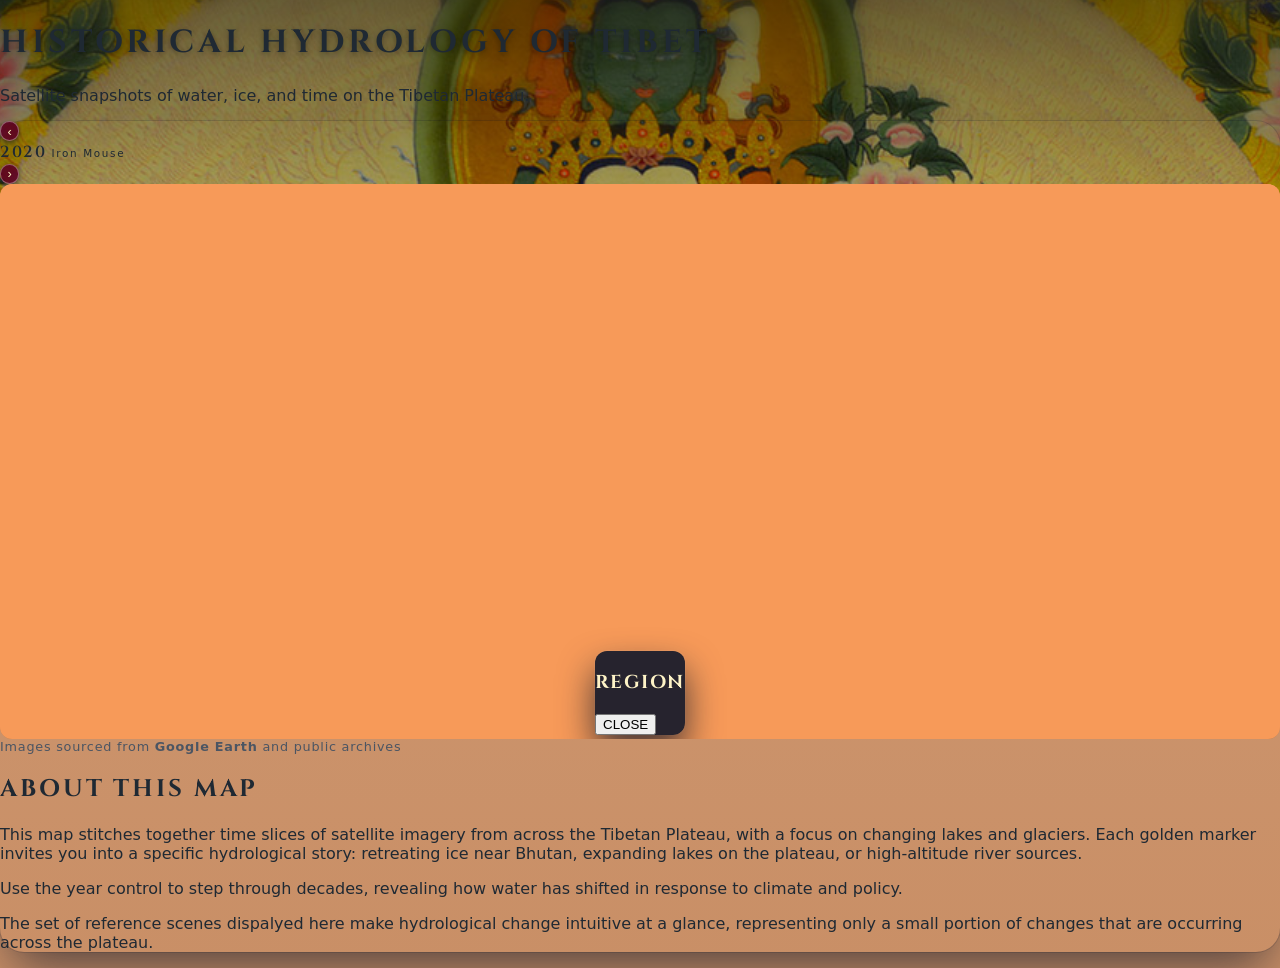
==== index.html @ af5efcdf "major aesthetic change and more information added." ====
<!DOCTYPE html>
<html lang="en">

<head>
    <meta charset="UTF-8">
    <meta name="viewport" content="width=device-width, initial-scale=1.0">
    <title>Historical Hydrology of Tibet</title>

    <!-- Tailwind CSS -->
    <script src="https://cdn.tailwindcss.com"></script>
    <!-- Display font -->
    <link href="https://fonts.googleapis.com/css2?family=Cinzel:wght@400;700;900&display=swap" rel="stylesheet">
    <link rel="icon" href="favicon.png" sizes="any">

    <!-- Leaflet CSS -->
    <link rel="stylesheet" href="https://unpkg.com/leaflet@1.9.4/dist/leaflet.css" crossorigin="anonymous" />

    <style>
        html,
        body {
            max-width: 100vw;
            overflow-x: hidden;
        }

        body {
            margin: 0;
            padding: 0;

            background-image:
                linear-gradient(
                to bottom,
                rgba(0,0,0,0.55) 0%,
                rgba(0,0,0,0.25) 20%,
                rgba(201,143,102,0.95) 55%,
                #c98f66 100%
                ),
                url("images/Avalokitesvara.jpg");

            /* first value = gradient layer, second value = image layer */
            background-position: center center, center calc(50% - 260px);
            background-size: 100% 100%, cover;
            background-repeat: no-repeat, no-repeat;

            /* keep the image fixed; the gradient can just scroll */
            background-attachment: scroll, fixed;

            font-family: system-ui, -apple-system, BlinkMacSystemFont, "Segoe UI", sans-serif;
            color: #1f2933;
        }

        .tibetan-title {
            font-family: "Cinzel", serif;
            letter-spacing: 0.12em;
            text-transform: uppercase;
        }

        .text-shadow-soft {
            text-shadow: 0 2px 6px rgba(0, 0, 0, 0.35);
        }

        .main-card {
            border-radius: 1.5rem;
            box-shadow:
                0 25px 50px -12px rgba(15, 23, 42, 0.65),
                0 0 0 1px rgba(15, 23, 42, 0.15);
        }

        #title-badge {
            display: none !important;
        }

        :root {
            /* updated from JS: imgW / imgH */
            --map-aspect: 2;
            --caption-bottom: 0.25rem;
            --poi-radius: 18px;
        }

        .map-frame {
            position: relative;
            width: 100%;
            aspect-ratio: var(--map-aspect);
            min-height: 200px;
            border-radius: 0.75rem;
            overflow: hidden;
            box-sizing: border-box;
            background: #f79a59;
        }

        @media (min-width: 768px) {
            .map-frame {
                min-height: 380px;
            }
        }

        @media (min-width: 1280px) {
            .map-frame {
                min-height: 460px;
            }
        }

        @media (min-width: 1024px) {
            #poi-image-frame {
                padding: 0.7rem 0.9rem 1.2rem 0.9rem;
            }
        }

        #map {
            position: absolute;
            inset: 0;
            width: 100%;
            height: 100%;
            z-index: 0;
            border-radius: inherit;
            box-shadow: 0 10px 15px -3px rgba(0, 0, 0, 0.25),
                0 4px 6px -2px rgba(0, 0, 0, 0.15);
            background: #f79a59;
        }

        .leaflet-div-icon.poi-marker {
            width: 16px !important;
            height: 16px !important;
            border-radius: 9999px !important;
            background: rgba(249, 180, 0, 1);
            border: 3px solid rgba(23, 15, 5, 0.95);
            box-shadow:
                0 0 0 2px rgba(254, 240, 199, 0.9),
                0 8px 12px rgba(15, 23, 42, 0.6);
        }

        .leaflet-div-icon.poi-marker:hover { 
            background: rgba(207, 85, 203, 0.98);
        }

        .map-tooltip-title {
            font-family: "Cinzel", serif;
            font-size: 0.75rem;
            letter-spacing: 0.08em;
            text-transform: uppercase;
            background: rgba(28, 25, 23, 0.9);
            color: #fde68a;
            border-radius: 9999px;
            padding: 0.15rem 0.5rem;
            box-shadow: 0 4px 10px rgba(0, 0, 0, 0.4);
        }

        .poi-image-layer {
            position: absolute;
            inset: -2px;
            z-index: 10;
            pointer-events: none;
            opacity: 0;
            transition: opacity 0.5s ease;
            transform: translateY(-50px);
            border-radius: var(--poi-radius);
            overflow: hidden;
        }

        .poi-image-layer.visible {
            opacity: 1;
        }

        #poi-image-frame {
            position: absolute;
            inset: 0;
            padding: 0.9rem 1.1rem 1.4rem 1.1rem;
            box-sizing: border-box;
            border-radius: inherit; 
            overflow: hidden;
            pointer-events: none;
        }

        @media (min-width: 768px) {
            #poi-image-frame {
                padding: 2rem 2.25rem 2.5rem 2.25rem;
            }
        }
        /* #poi-image-frame { position: absolute; inset: 0; } */
        #poi-image-inner {
            position: relative;
            width: 100%;
            height: 100%;
            border-radius: var(--poi-radius);
            overflow: hidden;

            background: rgba(15, 23, 42, 0);          /* so corners are visible */
            border: 0px solid rgba(248, 250, 252, 0.1);
            box-shadow: 0 18px 20px rgba(15, 23, 42, 0.6);
        }

        #poi-image-a, #poi-image-b {
            position: absolute;
            inset: 0;
            width: 100%;
            height: 100%;
            object-fit: cover;
            border-radius: 0;
            box-shadow: none;
            opacity: 0;
            transition: opacity 800ms ease;
            pointer-events: none;
        }

        #poi-caption-panel {
            position: absolute;
            z-index: 20;
            bottom: var(--caption-bottom, 2.75rem);
            left: 50%;
            transform: translateX(-50%);
            max-width: min(640px, 200vw);
        }

        #poi-image-inner, #map, #poi-image-a, #poi-image-b{
            transform: translateZ(0);
            backface-visibility: hidden;
        }

        .poi-caption {
            background: rgba(15, 23, 42, 0.9);
            color: #fef3c7;
            border-radius: 0.75rem;
            box-shadow:
                0 18px 35px rgba(15, 23, 42, 0.75),
                0 0 0 1px rgba(248, 250, 252, 0.06);
        }

        .poi-caption h3 {
            font-family: "Cinzel", serif;
            letter-spacing: 0.08em;
            text-transform: uppercase;
        }

        .year-badge {
            font-family: "Cinzel", serif;
            font-weight: 600;
            letter-spacing: 0.1em;
            text-transform: uppercase;
        }

        .year-badge-label {
            font-size: 0.65rem;
            letter-spacing: 0.16em;
        }

        .btn-year-nav {
            background: rgba(93, 1, 34, 0.9);
            color: #fef9c3;
            border-radius: 9999px;
            padding: 0.1rem 0.4rem;
            font-size: 0.8rem;
            border: 1px solid rgba(248, 250, 252, 0.35);
            box-shadow: 0 2px 5px rgba(15, 23, 42, 0.6);
        }

        .btn-year-nav:hover {
            background: rgba(138, 7, 15, 0.98);
        }

        .fade-in {
            opacity: 0;
            transform: translateY(10px);
            transition: opacity 0.8s ease, transform 0.8s ease;
        }

        .fade-in.visible {
            opacity: 1;
            transform: translateY(0);
        }

        .fade-delay-1 {
            transition-delay: 0.4s;
        }

        .fade-delay-2 {
            transition-delay: 0.8s;
        }

        .map-attribution {
            font-size: 0.8rem;
            letter-spacing: 0.06em;
            color: #4b5563;
        }

        .map-attribution span {
            font-weight: 600;
        }

        .base-map-img {
            transition: filter 400ms ease, opacity 300ms ease;
            will-change: filter, opacity;
        }

        /* "POI mode" look: dim + blur + warm tone (tweak to taste) */
        .base-map-img.poi-mode {
            /* filter: blur(2px) saturate(0.85) brightness(0.85) contrast(1.05) sepia(0.25); */
            filter: blur(5px) saturate(0.7) brightness(0.45) hue-rotate(270deg);
            /* filter: blur(2px) grayscale(0.6) brightness(0.8); */
            /* alternatives:
            - grayscale(0.5)
            - hue-rotate(20deg)
            - brightness(0.75)
            */
        }

        /* Minimal style for Home control to match Leaflet bar */
        .home-control a {
            display: block;
            background: rgba(15, 23, 42, 0.9);
            color: #89a5dc;
            padding: 0px 0px;
            text-decoration: none;
            border-radius: 4px;
            border: 1px solid rgba(249, 250, 251, 0.25);
            font-size: 16px;
            line-height: 1;
        }
        .home-control a:hover { background: rgba(14, 53, 108, 0.98); }
    </style>
</head>

<body>
    <div class="min-h-screen flex flex-col">
        <!-- Hero / title -->
        <header id="hero" class="fade-in">
            <div class="bg-gradient-to-b from-black/40 via-black/20 to-transparent">
                <div class="max-w-7xl mx-auto px-4 sm:px-6 lg:px-8 py-8 md:py-10 lg:py-12">
                    <div class="flex flex-col items-center gap-4 md:gap-5">
                        <div class="relative inline-block px-2 sm:px-3 py-1 sm:py-2">
                            <div class="relative">
                                <h1 id="site-title"
                                    class="tibetan-title text-2xl sm:text-3xl md:text-4xl lg:text-5xl text-amber-100 text-shadow-soft tracking-[0.25em] text-center fade-in">
                                    HISTORICAL HYDROLOGY OF TIBET
                                </h1>
                            </div>
                        </div>
                        <p class="mt-1 max-w-xl text-center text-sm md:text-base text-amber-100/90">
                            Satellite snapshots of water, ice, and time on the Tibetan Plateau.
                        </p>
                    </div>
                </div>
            </div>
        </header>

        <!-- Main content -->
        <main class="flex-1">
            <section class="py-6 md:py-8 lg:py-10">
                <div class="max-w-7xl mx-auto px-3 sm:px-6 lg:px-8">
                    <div
                        class="backdrop-panel main-card px-3 sm:px-4 md:px-6 lg:px-8 py-5 md:py-6 lg:py-7 border border-yellow-900/40">
                        <div class="flex flex-col gap-8">
                            <!-- Map + controls -->
                            <div class="flex-1 flex flex-col">
                                <div class="flex items-center justify-between mb-3 md:mb-4">
                                    <div>
                                        <div
                                            class="inline-flex items-center gap-1 bg-yellow-50/95 border border-yellow-900/60 rounded-full px-2.5 py-1.5 shadow-md shadow-slate-900/40">
                                            <button id="year-prev" class="btn-year-nav">‹</button>
                                
                                            <!-- fixed width block -->
                                            <div class="flex flex-col items-center mx-1 w-[5.5rem]">
                                                <span id="year-label" class="year-badge text-sm md:text-base block w-full text-center">
                                                    2020
                                                </span>
                                                <span id="year-tibetan-label"
                                                    class="year-badge-label text-[0.55rem] md:text-[0.6rem] text-yellow-800 block w-full text-center">
                                                    IRON MOUSE
                                                </span>
                                            </div>
                                
                                            <button id="year-next" class="btn-year-nav">›</button>
                                        </div>
                                    </div>
                                </div>

                                <!-- Map frame -->
                                <div id="map-frame" class="map-frame fade-in fade-delay-1">
                                    <div id="map"></div>

                                    <!-- POI overlay image -->
                                    <div id="poi-image-layer" class="poi-image-layer">
                                        <div id="poi-image-frame">
                                            <div id="poi-image-inner">
                                                <img id="poi-image-a" src="" alt="Region detail" />
                                                <img id="poi-image-b" src="" alt="Region detail" />
                                            </div>
                                        </div>
                                    </div>

                                    <!-- POI caption -->
                                    <div id="poi-caption-panel" class="poi-caption px-4 py-3 md:px-5 md:py-4 hidden">
                                        <div class="flex justify-between items-start gap-3">
                                            <div>
                                                <h3 id="poi-caption-title"
                                                    class="text-xs md:text-sm mb-1 tracking-[0.16em] text-amber-200/95">
                                                    Region
                                                </h3>
                                                <p id="poi-caption-text"
                                                    class="text-[0.78rem] md:text-sm text-amber-50/95 leading-snug"></p>
                                            </div>
                                            <button id="poi-close"
                                                class="ml-2 text-[0.65rem] uppercase tracking-[0.18em] rounded-full border border-amber-50/40 px-2 py-1 text-amber-100/90 bg-white/5 hover:bg-white/15 transition">
                                                CLOSE
                                            </button>
                                        </div>
                                    </div>
                                </div>

                                <div class="mt-3 md:mt-4 text-center map-attribution">
                                    Images sourced from <span>Google Earth</span> and public archives
                                </div>
                            </div>

                            <!-- Sidebar text -->
                            <aside
                                class="w-full max-w-3xl mx-auto mt-6 pt-6 border-t border-slate-900/20 flex flex-col gap-4 text-sm leading-relaxed text-slate-900/90">
                                <div>
                                    <h2 class="tibetan-title text-base md:text-lg tracking-[0.2em] text-slate-900 mb-3">
                                        ABOUT THIS MAP
                                    </h2>
                                    <p class="mb-2">
                                        This map stitches together time slices of satellite imagery from
                                        across the Tibetan Plateau, with a focus on changing lakes and glaciers.
                                        Each golden marker invites you into a specific hydrological story:
                                        retreating ice near Bhutan, expanding lakes on the plateau,
                                        or high-altitude river sources.
                                    </p>
                                    <p class="mb-2">
                                        Use the year control to <span class="font-semibold">step through decades</span>,
                                        revealing how water has shifted in response to climate and policy.
                                    </p>
                                        
                                    <p>
                                        The set of reference scenes dispalyed here  make
                                        hydrological change intuitive at a glance, representing only a small portion
                                        of changes that are occurring across the plateau.
                                    </p>
                                </div>
                            </aside>
                        </div>
                    </div>
                </div>
            </section>
        </main>
    </div>

    <!-- Leaflet JS -->
    <script src="https://unpkg.com/leaflet@1.9.4/dist/leaflet.js" crossorigin="anonymous"></script>

    <script>
        const CROP_TOP_PX = 110;
        const FALLBACK_WIDTH = 2900;
        const FALLBACK_HEIGHT = 1500;

        // Home/default year sequence
        const YEARS = [1984, 1990, 2000, 2010, 2020];
        // Full set available for Kanbula
        const YEARS_ALL = [1984, 1990, 1995, 1996, 1997, 1998, 1999, 2000, 2001, 2002, 2010, 2020];

        // Tibetan year names mapping (can be refined later)
        const TIBETAN_YEAR_NAMES = {
            1984: 'Wood Mouse',
            1990: 'Iron Horse',
            1995: 'Wood Pig',
            1996: 'Fire Mouse',
            1997: 'Fire Ox',
            1998: 'Earth Tiger',
            1999: 'Earth Rabbit',
            2000: 'Iron Dragon',
            2001: 'Iron Snake',
            2002: 'Water Horse',
            2010: 'Iron Tiger',
            2020: 'Iron Mouse'
        };

        const YEAR_IMAGES = {
            1984: "images/tibet_1984.jpg",
            1990: "images/tibet_1990.jpg",
            2000: "images/tibet_2000.jpg",
            2010: "images/tibet_2010.jpg",
            2020: "images/tibet_2020.jpg"
        };

        const BASE_OPACITY_HOME = 0.98;
        const BASE_OPACITY_POI = 0.35;

        function baseImageForYear(year) {
            return YEAR_IMAGES[year] || YEAR_IMAGES[2020];
        }

        // POIs defined in original bottom-origin coordinates (y from bottom).
        const POIS = [
            {
                name: 'Himalaya Mountains',
                xy: [230, 1100],
                image: 'images/himalaya_1984.jpg',
                info: 'Overview of the high Himalayan range and the southern boundary of the plateau.'
            },
            {
                name: 'Central Tibetan Lakes',
                xy: [620, 1325],
                image: 'images/central_lakes_1984.jpg',
                info: 'Cluster of central plateau lakes. Shorelines are good indicators of long-term hydrological shifts.'
            },
            {
                name: 'Arunachal Pradesh Border',
                xy: [310, 2160],
                image: 'images/arunachal_1984.jpg',
                info: 'Eastern border zone highlighting drainage complexity between Tibet and Arunachal Pradesh.'
            },
            {
                name: 'Kanbula',
                xy: [1020, 2600],
                image: 'images/kanbula_1984.jpg',
                info: 'Kanbula region, with river bends and reservoirs visible across years.'
            },
            {
                name: 'Yurba',
                xy: [950, 1350],
                image: 'images/yurba_1984.jpg',
                info: 'Yurba lake region; pay attention to surface area and shoreline geometry across decades.'
            }
        ];

        const TITLE_BADGE_URL = "images/Avalokitesvara.jpg";
        const TITLE_BADGE_SCALE = 1.4;

        let map;
        let baseOverlay;
        let imgW = FALLBACK_WIDTH;
        let imgH = FALLBACK_HEIGHT;

        let currentYearIndex = YEARS.indexOf(2020);
        if (currentYearIndex < 0) currentYearIndex = YEARS.length - 1;

        let homeCenter = null;
        let homeZoom = null;

        const poiImageLayer = document.getElementById("poi-image-layer");
        // const poiImage = document.getElementById("poi-image");
        const poiImageA = document.getElementById("poi-image-a");
        const poiImageB = document.getElementById("poi-image-b");
        let poiFront = poiImageA;  // currently visible
        let poiBack = poiImageB;
        const poiCaptionPanel = document.getElementById("poi-caption-panel");
        const poiCaptionTitle = document.getElementById("poi-caption-title");
        const poiCaptionText = document.getElementById("poi-caption-text");
        const poiClose = document.getElementById("poi-close");

        const yearLabel = document.getElementById("year-label");
        const yearPrev = document.getElementById("year-prev");
        const yearNext = document.getElementById("year-next");
        const yearTibetan = document.getElementById("year-tibetan-label");

        let poiActive = false;
        let currentPoiBase = null; // e.g., 'kanbula'
        let currentPoiYear = null; // number
        let currentPoiExt = 'jpg';

        function updateYearLabel() {
            // If a POI is active and has a known year, reflect that
            const y = (poiActive && currentPoiYear != null) ? currentPoiYear : YEARS[currentYearIndex];
            yearLabel.textContent = y;
            if (yearTibetan) {
                yearTibetan.textContent = TIBETAN_YEAR_NAMES[y] || '—';
            }
        }

        function parseImageInfo(url) {
            try {
                const name = url.split('/').pop();
                if (!name) return null;
                const m = name.match(/^(.+?)_(\d{3,4})\.(jpg|jpeg|png|webp)$/i);
                if (m) {
                    return { base: m[1], year: parseInt(m[2], 10), ext: m[3].toLowerCase() };
                }
                const m2 = name.match(/^(.+?)\.(jpg|jpeg|png|webp)$/i);
                if (m2) {
                    return { base: m2[1], year: null, ext: m2[2].toLowerCase() };
                }
            } catch (e) { }
            return null;
        }

        function applyPoiCrop(img, naturalHeight) {
            const r = getComputedStyle(document.documentElement).getPropertyValue('--poi-radius').trim() || '18px';

            if (naturalHeight) {
                const pct = (CROP_TOP_PX / naturalHeight) * 100;
                const half = pct / 2;

                img.style.webkitClipPath = `inset(${pct}% 0 0 0 round ${r})`;
                img.style.clipPath = `inset(${pct}% 0 0 0 round ${r})`;
                img.style.objectPosition = `center calc(50% + ${half}%)`;
            } else {
                img.style.webkitClipPath = '';
                img.style.clipPath = '';
                img.style.objectPosition = 'center center';
            }
        }

        function fadeBaseOverlayTo(target, duration = 300) {
            if (!baseOverlay) return;

            const start = baseOverlay.options.opacity ?? BASE_OPACITY_HOME;
            const startTime = performance.now();

            function step(t) {
                const p = Math.min(1, (t - startTime) / duration);
                const v = start + (target - start) * p;
                baseOverlay.setOpacity(v);
                if (p < 1) requestAnimationFrame(step);
            }
            requestAnimationFrame(step);
        }

        function crossfadePoiToUrl(newUrl) {
            if (!poiFront || !poiBack || !newUrl) return;

            const loader = new Image();
            loader.onload = () => {
                // Copy the EXACT visual state (crop/position/transform) from front to back
                applyPoiCrop(poiBack, loader.naturalHeight);

                poiBack.style.transform = poiFront.style.transform || '';
                poiBack.style.transformOrigin = poiFront.style.transformOrigin || '50% 50%';

                // Prep back image under front
                poiBack.src = newUrl;
                poiBack.style.opacity = "0";

                poiBack.getBoundingClientRect();

                // Simultaneous crossfade
                requestAnimationFrame(() => {
                    poiBack.style.opacity = "1";
                    poiFront.style.opacity = "0";
                });

                // Swap roles after fade completes
                setTimeout(() => {
                    const tmp = poiFront;
                    poiFront = poiBack;
                    poiBack = tmp;
                }, 270);
            };
            loader.onerror = () => console.warn("Failed to load POI year image:", newUrl);
            loader.src = newUrl;
        }

        function hidePOI() {
            if (!poiActive) return;
            
            poiActive = false;
            setBaseMapPoiMode(false);
            currentPoiBase = null;
            currentPoiYear = null;
            poiImageLayer.classList.remove("visible");
            poiCaptionPanel.classList.add("hidden");
            // Reflect home year in the UI again
            updateYearLabel();
            if (homeCenter && typeof homeZoom === "number") {
                map.flyTo(homeCenter, homeZoom, {
                    animate: true,
                    duration: 0.9
                });
            }
        }

        poiClose.addEventListener("click", hidePOI);

        function crossfadeBaseImageToUrl(newUrl) {
            if (!map || !baseOverlay) return;

            const oldUrl = baseOverlay._url;
            if (!oldUrl || oldUrl === newUrl) return;

            const ghost = L.imageOverlay(
                oldUrl,
                baseOverlay.getBounds(),
                {
                    opacity: baseOverlay.options.opacity || 0.98,
                    interactive: false
                }
            ).addTo(map);
            const ghostEl = ghost.getElement();
            if (ghostEl) {
                ghostEl.classList.add("base-map-img");
                // If we're currently in POI mode, keep the ghost styled too
                if (poiActive) ghostEl.classList.add("poi-mode");
            }

            // Swap the base overlay to the new URL immediately
            baseOverlay.setUrl(newUrl);

            const start = performance.now();
            const duration = 300; // ms

            function fade(ts) {
                const t = Math.min(1, (ts - start) / duration);
                const op = (1 - t) * (baseOverlay.options.opacity || 0.98);
                ghost.setOpacity(op);
                if (t < 1) {
                    requestAnimationFrame(fade);
                } else {
                    map.removeLayer(ghost);
                }
            }
            requestAnimationFrame(fade);
        }

        function setBaseMapPoiMode(on) {
            if (!baseOverlay) return;
            const el = baseOverlay.getElement();
            if (!el) return;
            el.classList.toggle("poi-mode", !!on);
        }

        function loadBaseImageForYear(year) {
            const url = baseImageForYear(year);
            const probe = new Image();
            probe.onload = () => {
                imgW = probe.naturalWidth || imgW;
                imgH = probe.naturalHeight || imgH;

                // Use full image aspect ratio so the map is not too tall
                const ratio = imgW / imgH;
                document.documentElement.style.setProperty("--map-aspect", ratio.toFixed(6));

                const fullBounds = [[0, 0], [imgH, imgW]];
                const croppedBounds = [[CROP_TOP_PX, 0], [imgH, imgW]];

                if (!map) {
                    map = L.map("map", {
                        crs: L.CRS.Simple,
                        zoomSnap: 0,
                        zoomDelta: 0.5,
                        wheelPxPerZoomLevel: 120,
                        zoomControl: false,
                        scrollWheelZoom: false,
                        doubleClickZoom: false,
                        touchZoom: false,
                        boxZoom: false,
                        keyboard: false,
                        attributionControl: false,
                        minZoom: -1.25,
                        maxZoom: 1.5,
                        maxBoundsViscosity: 1.0,
                        inertia: false
                    });

                    if (map.dragging) map.dragging.enable();
                    console.log("Leaflet map?", map, "dragging:", map.dragging, "L version:", L && L.version);

                    let lockLat = null;
                    let rafClamp = 0;

                    map.on("dragstart", () => {
                        lockLat = map.getCenter().lat;
                    });

                    map.on("drag", () => {
                        if (rafClamp) return;
                        rafClamp = requestAnimationFrame(() => {
                            rafClamp = 0;
                            if (lockLat == null) return;
                            const c = map.getCenter();
                            if (c.lat !== lockLat) {
                                // clamp vertical motion; keep horizontal
                                map.panTo([lockLat, c.lng], { animate: false });
                            }
                        });
                    });

                    map.on("dragend", () => {
                        // keep locked to wherever the drag began (or reset if you prefer)
                        // lockLat = null;
                    });

                    L.CRS.Simple.transformation = new L.Transformation(1, 0, 1, 0);

                    map.fitBounds(croppedBounds, { padding: [0, 0] });
                    map.setMaxBounds(croppedBounds);

                    baseOverlay = L.imageOverlay(url, fullBounds, {
                        opacity: 0.98,
                        interactive: false
                    }).addTo(map);

                    const baseEl = baseOverlay.getElement();
                    if (baseEl) baseEl.classList.add("base-map-img");

                    const markerLayer = L.layerGroup().addTo(map);

                    POIS.forEach((p) => {
                        // Convert from bottom-origin coords to Leaflet's top-origin
                        const lat = imgH - p.xy[0];
                        const lng = p.xy[1];

                        const icon = L.divIcon({
                            className: "leaflet-div-icon poi-marker",
                            iconSize: [16, 16],
                            iconAnchor: [8, 8]
                        });

                        const m = L.marker([lat, lng], { icon, riseOnHover: true }).addTo(markerLayer);

                        m.bindTooltip(p.name, {
                            permanent: false,
                            className: "map-tooltip-title"
                        });

                        m.on("click", () => {
                            poiActive = true;
                            setBaseMapPoiMode(true);


                            const preZoom = map.getZoom();
                            const zoomTarget = Math.min(preZoom + 1.0, map.getMaxZoom());

                            map.flyTo([lat, lng], zoomTarget, {
                                animate: true,
                                duration: 0.9
                            });

                            if (p.image) {
                                const loader = new Image();
                                loader.onload = () => {
                                    // Crop top strip of POI image
                                    applyPoiCrop(poiFront, loader.naturalHeight);
                                    applyPoiCrop(poiBack, loader.naturalHeight);
                                    // Track POI base/year/ext for stepping
                                    const info = parseImageInfo(p.image) || { base: null, year: null, ext: 'jpg' };
                                    currentPoiBase = info.base;
                                    currentPoiYear = info.year;
                                    currentPoiExt = info.ext || 'jpg';
                                    // Preload and fade in smoothly
                                    poiFront.src = p.image;
                                    poiFront.style.opacity = '0';
                                    poiBack.style.opacity = '0';
                                    poiImageLayer.classList.add("visible");
                                    requestAnimationFrame(() => {
                                        poiFront.style.opacity = '1';
                                    });
                                    updateYearLabel();
                                };
                                loader.onerror = () => {
                                    console.warn("Failed to load POI image:", p.image);
                                };
                                loader.src = p.image;
                            }

                            poiCaptionTitle.textContent = p.name;
                            poiCaptionText.textContent = p.info || "";
                            poiCaptionPanel.classList.remove("hidden");
                        });
                    });

                    homeCenter = map.getCenter();
                    homeZoom = map.getZoom();

                    // Add Home control (bottom-left)
                    addHomeControl();

                    map.on("click", hidePOI);

                    const mapDiv = document.getElementById("map");
                    if (mapDiv) mapDiv._leaflet_map = map;

                    setTimeout(() => map.invalidateSize(), 0);
                } else {
                    // Map already exists; use crossfade for year transition
                    crossfadeBaseImageToUrl(url);
                }
            };

            probe.onerror = () => {
                console.error("Failed to load base image:", url);
            };

            probe.src = url;
        }

        function goHome() {
            // Hide any active POI overlay and caption
            poiActive = false;
            setBaseMapPoiMode(false);
            poiImageLayer.classList.remove("visible");
            poiCaptionPanel.classList.add("hidden");
            updateYearLabel();
            // Return to initial center/zoom
            if (homeCenter && typeof homeZoom === 'number') {
                map.flyTo(homeCenter, homeZoom, { animate: true, duration: 1.0 });
            }
        }

        function addHomeControl() {
            const HomeControl = L.Control.extend({
                options: { position: 'bottomleft' },
                onAdd: function () {
                    const container = L.DomUtil.create('div', 'leaflet-bar home-control');
                    const btn = L.DomUtil.create('a', '', container);
                    btn.href = '#';
                    btn.title = 'Reset view';
                    btn.innerHTML = 'ཡུལ';
                    L.DomEvent.on(btn, 'click', L.DomEvent.stop)
                        .on(btn, 'click', () => goHome());
                    return container;
                }
            });
            new HomeControl().addTo(map);
        }

        function stepPoiYear(direction = 1) {
            if (!poiActive || !currentPoiBase) return false;
            const candidates = (currentPoiBase && currentPoiBase.toLowerCase() === 'kanbula') ? YEARS_ALL : YEARS;
            const curr = currentPoiYear;
            // Build ordered list based on direction
            const ordered = direction > 0
                ? (curr == null ? candidates.slice() : candidates.filter(y => y > curr))
                : (curr == null ? candidates.slice().reverse() : candidates.filter(y => y < curr).reverse());
            // Try each candidate until an existing image is found
            function tryAt(i) {
                if (i >= ordered.length) return;
                const y = ordered[i];
                const url = `images/${currentPoiBase}_${y}.${currentPoiExt || 'jpg'}`;
                const img = new Image();
                img.onload = () => {
                    crossfadePoiToUrl(url);
                    currentPoiYear = y;
                    updateYearLabel();
                };
                img.onerror = () => tryAt(i + 1);
                img.src = url;
            }
            tryAt(0);
            return true;
        }

        yearPrev.addEventListener("click", () => {
            if (poiActive && currentPoiBase) {
                stepPoiYear(-1);
                return;
            }
            currentYearIndex = (currentYearIndex - 1 + YEARS.length) % YEARS.length;
            updateYearLabel();
            const newYear = YEARS[currentYearIndex];
            if (map && baseOverlay) {
                crossfadeBaseImageToUrl(baseImageForYear(newYear));
            } else {
                loadBaseImageForYear(newYear);
            }
        });

        yearNext.addEventListener("click", () => {
            if (poiActive && currentPoiBase) {
                stepPoiYear(1);
                return;
            }
            currentYearIndex = (currentYearIndex + 1) % YEARS.length;
            updateYearLabel();
            const newYear = YEARS[currentYearIndex];
            if (map && baseOverlay) {
                crossfadeBaseImageToUrl(baseImageForYear(newYear));
            } else {
                loadBaseImageForYear(newYear);
            }
        });

        window.addEventListener("load", () => {
            if (TITLE_BADGE_URL) {
                const badgeImg = document.getElementById("title-badge");
                if (badgeImg) {
                    badgeImg.onload = () => {
                        badgeImg.style.opacity = "0.28";
                        badgeImg.style.transform = `scale(${TITLE_BADGE_SCALE})`;
                        badgeImg.style.transformOrigin = "50% 50%";
                    };
                    badgeImg.onerror = () => { badgeImg.style.opacity = "0"; };
                    badgeImg.src = TITLE_BADGE_URL;
                }
            }

            // Fade in background (hero) first, then the map frame
            const hero = document.getElementById("hero");
            const title = document.getElementById("site-title");
            const mapFrame = document.getElementById("map-frame");
            if (hero) requestAnimationFrame(() => hero.classList.add("visible"));
            if (title) requestAnimationFrame(() => title.classList.add("visible"));
            if (mapFrame) setTimeout(() => requestAnimationFrame(() => mapFrame.classList.add("visible")), 400);

            updateYearLabel();
            loadBaseImageForYear(YEARS[currentYearIndex]);
        });

        window.addEventListener("resize", () => {
            const mapDiv = document.getElementById("map");
            if (mapDiv && mapDiv._leaflet_map) {
                mapDiv._leaflet_map.invalidateSize();
            }
        });
    </script>
</body>

</html>
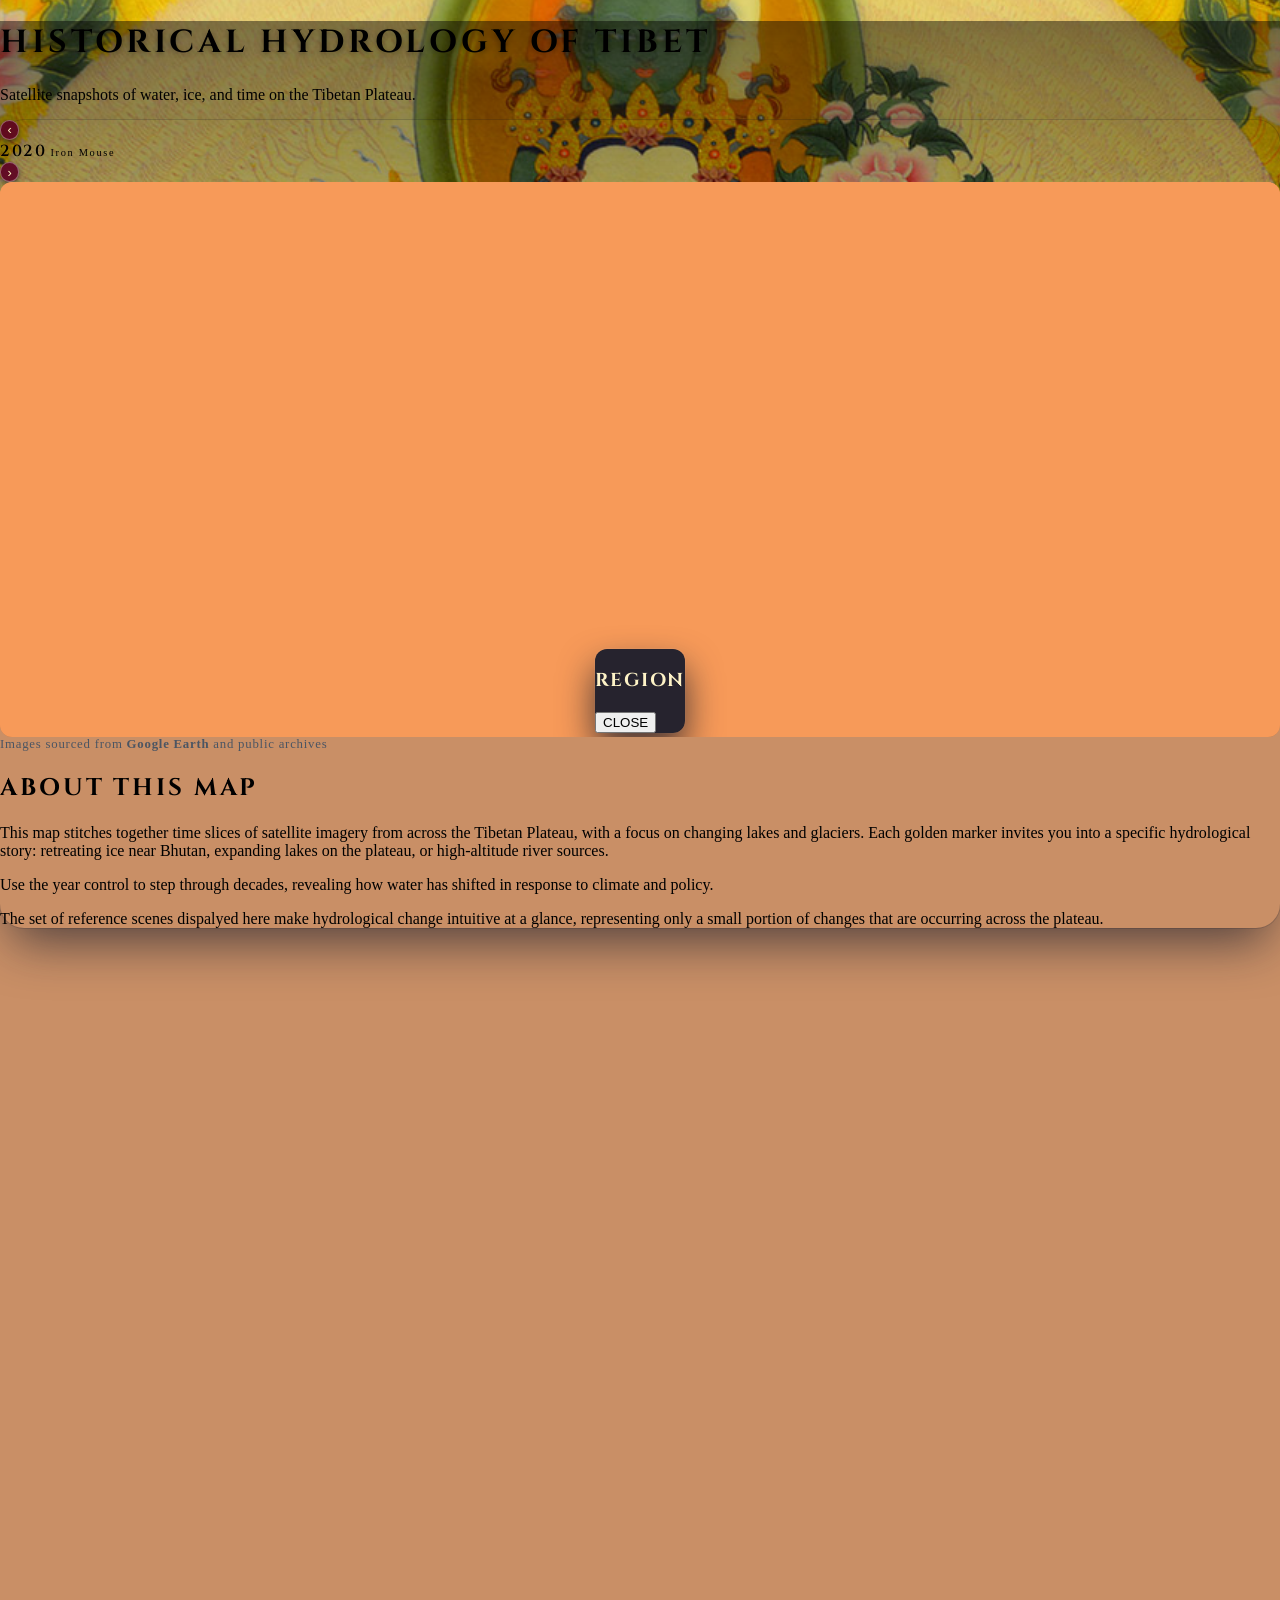
==== commit a43f5881: "aesthetics mostly done" ====
--- a/index.html
+++ b/index.html
@@ -16,36 +16,58 @@
     <link rel="stylesheet" href="https://unpkg.com/leaflet@1.9.4/dist/leaflet.css" crossorigin="anonymous" />
 
     <style>
-        html,
+        html { background: var(--paper); }
         body {
-            max-width: 100vw;
-            overflow-x: hidden;
-        }
-
-        body {
-            margin: 0;
-            padding: 0;
-
-            background-image:
-                linear-gradient(
+            margin:0;
+            min-height:200vh;
+            max-width:100vw;
+            background: transparent;
+            position: relative;
+            z-index: 0;            /* key */
+            isolation: isolate;    /* key: traps negative z-index inside body */
+        }
+
+            /* Fixed image layer */
+        body::before {
+            content:"";
+            position: fixed;
+            inset: 0;
+            z-index: -2;
+            background: url("images/Avalokitesvara.jpg") no-repeat;
+            background-size: cover;
+            background-position: center calc(50% - 280px);
+        }
+
+        /* Scrolling melt layer */
+        body::after {
+            content:"";
+            position: absolute;
+            left:0; right:0;
+            top:0;
+            z-index: -1;
+            pointer-events:none;
+            height: max(200vh, 100%);
+            inset: 0;
+
+            background: linear-gradient(
                 to bottom,
-                rgba(0,0,0,0.55) 0%,
-                rgba(0,0,0,0.25) 20%,
-                rgba(201,143,102,0.95) 55%,
-                #c98f66 100%
-                ),
-                url("images/Avalokitesvara.jpg");
-
-            /* first value = gradient layer, second value = image layer */
-            background-position: center center, center calc(50% - 260px);
-            background-size: 100% 100%, cover;
-            background-repeat: no-repeat, no-repeat;
-
-            /* keep the image fixed; the gradient can just scroll */
-            background-attachment: scroll, fixed;
-
-            font-family: system-ui, -apple-system, BlinkMacSystemFont, "Segoe UI", sans-serif;
-            color: #1f2933;
+                rgba(0,0,0,0.45) 0%,
+                rgba(0,0,0,0.25) 9%,
+                rgba(0,0,0,0.12) 15%,
+                rgba(201,143,102,0.65) 21%,
+                rgba(201,143,102,0.95) 27%,
+                var(--paper) 35%,
+                var(--paper) 50%,
+                var(--paper) 60%,
+                var(--paper) 70%,
+                var(--paper) 80%,
+                var(--paper) 90%,
+                var(--paper) 100%
+            );
+        }
+
+        main, section, header, .container, .content, #app {
+            background: transparent !important;
         }
 
         .tibetan-title {
@@ -70,10 +92,10 @@
         }
 
         :root {
-            /* updated from JS: imgW / imgH */
             --map-aspect: 2;
             --caption-bottom: 0.25rem;
             --poi-radius: 18px;
+            --paper: #c98f66;
         }
 
         .map-frame {
@@ -525,12 +547,17 @@
         const TITLE_BADGE_SCALE = 1.4;
 
         let map;
-        let baseOverlay;
+        let baseOverlayA = null;
+        let baseOverlayB = null;
+        let baseFront = null;
+        let baseBack = null;
         let imgW = FALLBACK_WIDTH;
         let imgH = FALLBACK_HEIGHT;
 
         let currentYearIndex = YEARS.indexOf(2020);
         if (currentYearIndex < 0) currentYearIndex = YEARS.length - 1;
+
+        let CROPPED_BOUNDS = null;
 
         let homeCenter = null;
         let homeZoom = null;
@@ -647,6 +674,45 @@
             loader.src = newUrl;
         }
 
+        function flyToMarkerNoSnap(latlng, zoomTarget, CROPPED_BOUNDS, opts = {}) {
+            if (!map) return;
+
+            const duration = opts.duration ?? 1.0;
+            const padPx = opts.padPx ?? 120;
+
+            const size = map.getSize();
+            const half = size.divideBy(2);
+            const pad = L.point(padPx, padPx);
+
+            // POI pixel position at target zoom
+            const p = map.project(latlng, zoomTarget);
+
+            // "Safe" screen rectangle where we allow the POI to appear
+            const minS = pad;
+            const maxS = size.subtract(pad);
+
+            // Try to put the POI in the center of the screen,
+            // but clamp that desired screen position to the safe rectangle.
+            const desiredS = L.point(
+                Math.max(minS.x, Math.min(half.x, maxS.x)),
+                Math.max(minS.y, Math.min(half.y, maxS.y))
+            );
+
+            // Center pixel needed so that: screen = (p - center) + half  =>  center = p + half - screen
+            let c = p.add(half).subtract(desiredS);
+            let centerLL = map.unproject(c, zoomTarget);
+
+            // Clamp center to bounds using Leaflet's own math to prevent end-of-fly snapping
+            const mb = map.options.maxBounds || (CROPPED_BOUNDS ? L.latLngBounds(CROPPED_BOUNDS) : null);
+            if (mb && typeof map._limitCenter === "function") {
+                centerLL = map._limitCenter(centerLL, zoomTarget, mb);
+            }
+
+            map.flyTo(centerLL, zoomTarget, { animate: true, duration });
+        }
+
+
+
         function hidePOI() {
             if (!poiActive) return;
             
@@ -661,58 +727,90 @@
             if (homeCenter && typeof homeZoom === "number") {
                 map.flyTo(homeCenter, homeZoom, {
                     animate: true,
-                    duration: 0.9
+                    duration: 1.0
                 });
             }
         }
 
         poiClose.addEventListener("click", hidePOI);
 
-        function crossfadeBaseImageToUrl(newUrl) {
-            if (!map || !baseOverlay) return;
-
-            const oldUrl = baseOverlay._url;
-            if (!oldUrl || oldUrl === newUrl) return;
-
-            const ghost = L.imageOverlay(
-                oldUrl,
-                baseOverlay.getBounds(),
-                {
-                    opacity: baseOverlay.options.opacity || 0.98,
-                    interactive: false
+        function crossfadeBaseImageToUrl(newUrl, duration = 800) {
+            if (!map || !baseFront || !baseBack) return;
+
+            const frontUrl = baseFront._url;
+            if (!newUrl || frontUrl === newUrl) return;
+
+            // Preload first so we never fade to blank
+            const loader = new Image();
+            loader.onload = () => {
+                // Put new image into the back overlay, keep it invisible initially
+                baseBack.setUrl(newUrl);
+                baseBack.setOpacity(0);
+
+                // Ensure styling matches mode
+                const backEl = baseBack.getElement();
+                if (backEl) {
+                    backEl.classList.add("base-map-img");
+                    if (poiActive) backEl.classList.add("poi-mode");
+                    else backEl.classList.remove("poi-mode");
                 }
-            ).addTo(map);
-            const ghostEl = ghost.getElement();
-            if (ghostEl) {
-                ghostEl.classList.add("base-map-img");
-                // If we're currently in POI mode, keep the ghost styled too
-                if (poiActive) ghostEl.classList.add("poi-mode");
-            }
-
-            // Swap the base overlay to the new URL immediately
-            baseOverlay.setUrl(newUrl);
-
-            const start = performance.now();
-            const duration = 300; // ms
-
-            function fade(ts) {
-                const t = Math.min(1, (ts - start) / duration);
-                const op = (1 - t) * (baseOverlay.options.opacity || 0.98);
-                ghost.setOpacity(op);
-                if (t < 1) {
-                    requestAnimationFrame(fade);
-                } else {
-                    map.removeLayer(ghost);
+
+                // Force layout so opacity transition kicks in
+                if (backEl) backEl.getBoundingClientRect();
+
+                const targetOpacity = baseFront.options.opacity ?? BASE_OPACITY_HOME;
+
+                // Animate both overlays
+                const start = performance.now();
+                const A = targetOpacity;          // e.g. 0.98
+                const eps = 1e-6;
+
+                function easeInOut(t) {
+                    // smoothstep
+                    return t * t * (3 - 2 * t);
                 }
-            }
-            requestAnimationFrame(fade);
-        }
+
+                function step(ts) {
+                    const raw = Math.min(1, (ts - start) / duration);
+                    const t = easeInOut(raw);
+
+                    // Front (old) fades out smoothly from A -> 0
+                    const aFront = A * (1 - t);
+
+                    // Back (new) computed so combined alpha stays ~A
+                    const denom = Math.max(eps, 1 - aFront);
+                    const aBack = Math.max(0, Math.min(A, (A - aFront) / denom));
+
+                    baseFront.setOpacity(aFront);
+                    baseBack.setOpacity(aBack);
+
+                    if (raw < 1) {
+                        requestAnimationFrame(step);
+                    } else {
+                        // swap roles
+                        const tmp = baseFront;
+                        baseFront = baseBack;
+                        baseBack = tmp;
+
+                        baseBack.setOpacity(0);
+                    }
+                }
+                requestAnimationFrame(step);
+            };
+
+            loader.onerror = () => console.warn("Failed to preload base image:", newUrl);
+            loader.src = newUrl;
+        }
+
 
         function setBaseMapPoiMode(on) {
-            if (!baseOverlay) return;
-            const el = baseOverlay.getElement();
-            if (!el) return;
-            el.classList.toggle("poi-mode", !!on);
+            const overlays = [baseOverlayA, baseOverlayB];
+            overlays.forEach(ov => {
+                if (!ov) return;
+                const el = ov.getElement();
+                if (!el) return;
+                el.classList.toggle("poi-mode", !!on);
+            });
         }
 
         function loadBaseImageForYear(year) {
@@ -728,6 +826,7 @@
 
                 const fullBounds = [[0, 0], [imgH, imgW]];
                 const croppedBounds = [[CROP_TOP_PX, 0], [imgH, imgW]];
+                CROPPED_BOUNDS = croppedBounds;
 
                 if (!map) {
                     map = L.map("map", {
@@ -781,13 +880,23 @@
                     map.fitBounds(croppedBounds, { padding: [0, 0] });
                     map.setMaxBounds(croppedBounds);
 
-                    baseOverlay = L.imageOverlay(url, fullBounds, {
-                        opacity: 0.98,
+                    baseOverlayA = L.imageOverlay(url, fullBounds, {
+                        opacity: BASE_OPACITY_HOME,
                         interactive: false
                     }).addTo(map);
 
-                    const baseEl = baseOverlay.getElement();
-                    if (baseEl) baseEl.classList.add("base-map-img");
+                    baseOverlayB = L.imageOverlay(url, fullBounds, {
+                        opacity: 0,
+                        interactive: false
+                    }).addTo(map);
+
+                    baseFront = baseOverlayA;
+                    baseBack = baseOverlayB;
+
+                    const aEl = baseOverlayA.getElement();
+                    const bEl = baseOverlayB.getElement();
+                    if (aEl) aEl.classList.add("base-map-img");
+                    if (bEl) bEl.classList.add("base-map-img");
 
                     const markerLayer = L.layerGroup().addTo(map);
 
@@ -817,10 +926,8 @@
                             const preZoom = map.getZoom();
                             const zoomTarget = Math.min(preZoom + 1.0, map.getMaxZoom());
 
-                            map.flyTo([lat, lng], zoomTarget, {
-                                animate: true,
-                                duration: 0.9
-                            });
+                            flyToMarkerNoSnap(L.latLng(lat, lng), zoomTarget, CROPPED_BOUNDS, { padPx: 120, duration: 1.0 });
+
 
                             if (p.image) {
                                 const loader = new Image();
@@ -867,9 +974,10 @@
                     if (mapDiv) mapDiv._leaflet_map = map;
 
                     setTimeout(() => map.invalidateSize(), 0);
-                } else {
-                    // Map already exists; use crossfade for year transition
-                    crossfadeBaseImageToUrl(url);
+                } else if (baseFront && baseBack) { 
+                    crossfadeBaseImageToUrl(url); 
+                } else { 
+                    baseFront?.setUrl?.(url); 
                 }
             };
 
@@ -941,10 +1049,11 @@
                 stepPoiYear(-1);
                 return;
             }
+            poiActive = false;
             currentYearIndex = (currentYearIndex - 1 + YEARS.length) % YEARS.length;
             updateYearLabel();
             const newYear = YEARS[currentYearIndex];
-            if (map && baseOverlay) {
+            if (map && baseFront && baseBack) {
                 crossfadeBaseImageToUrl(baseImageForYear(newYear));
             } else {
                 loadBaseImageForYear(newYear);
@@ -956,10 +1065,11 @@
                 stepPoiYear(1);
                 return;
             }
+            poiActive = false;
             currentYearIndex = (currentYearIndex + 1) % YEARS.length;
             updateYearLabel();
             const newYear = YEARS[currentYearIndex];
-            if (map && baseOverlay) {
+            if (map && baseFront && baseBack) {
                 crossfadeBaseImageToUrl(baseImageForYear(newYear));
             } else {
                 loadBaseImageForYear(newYear);
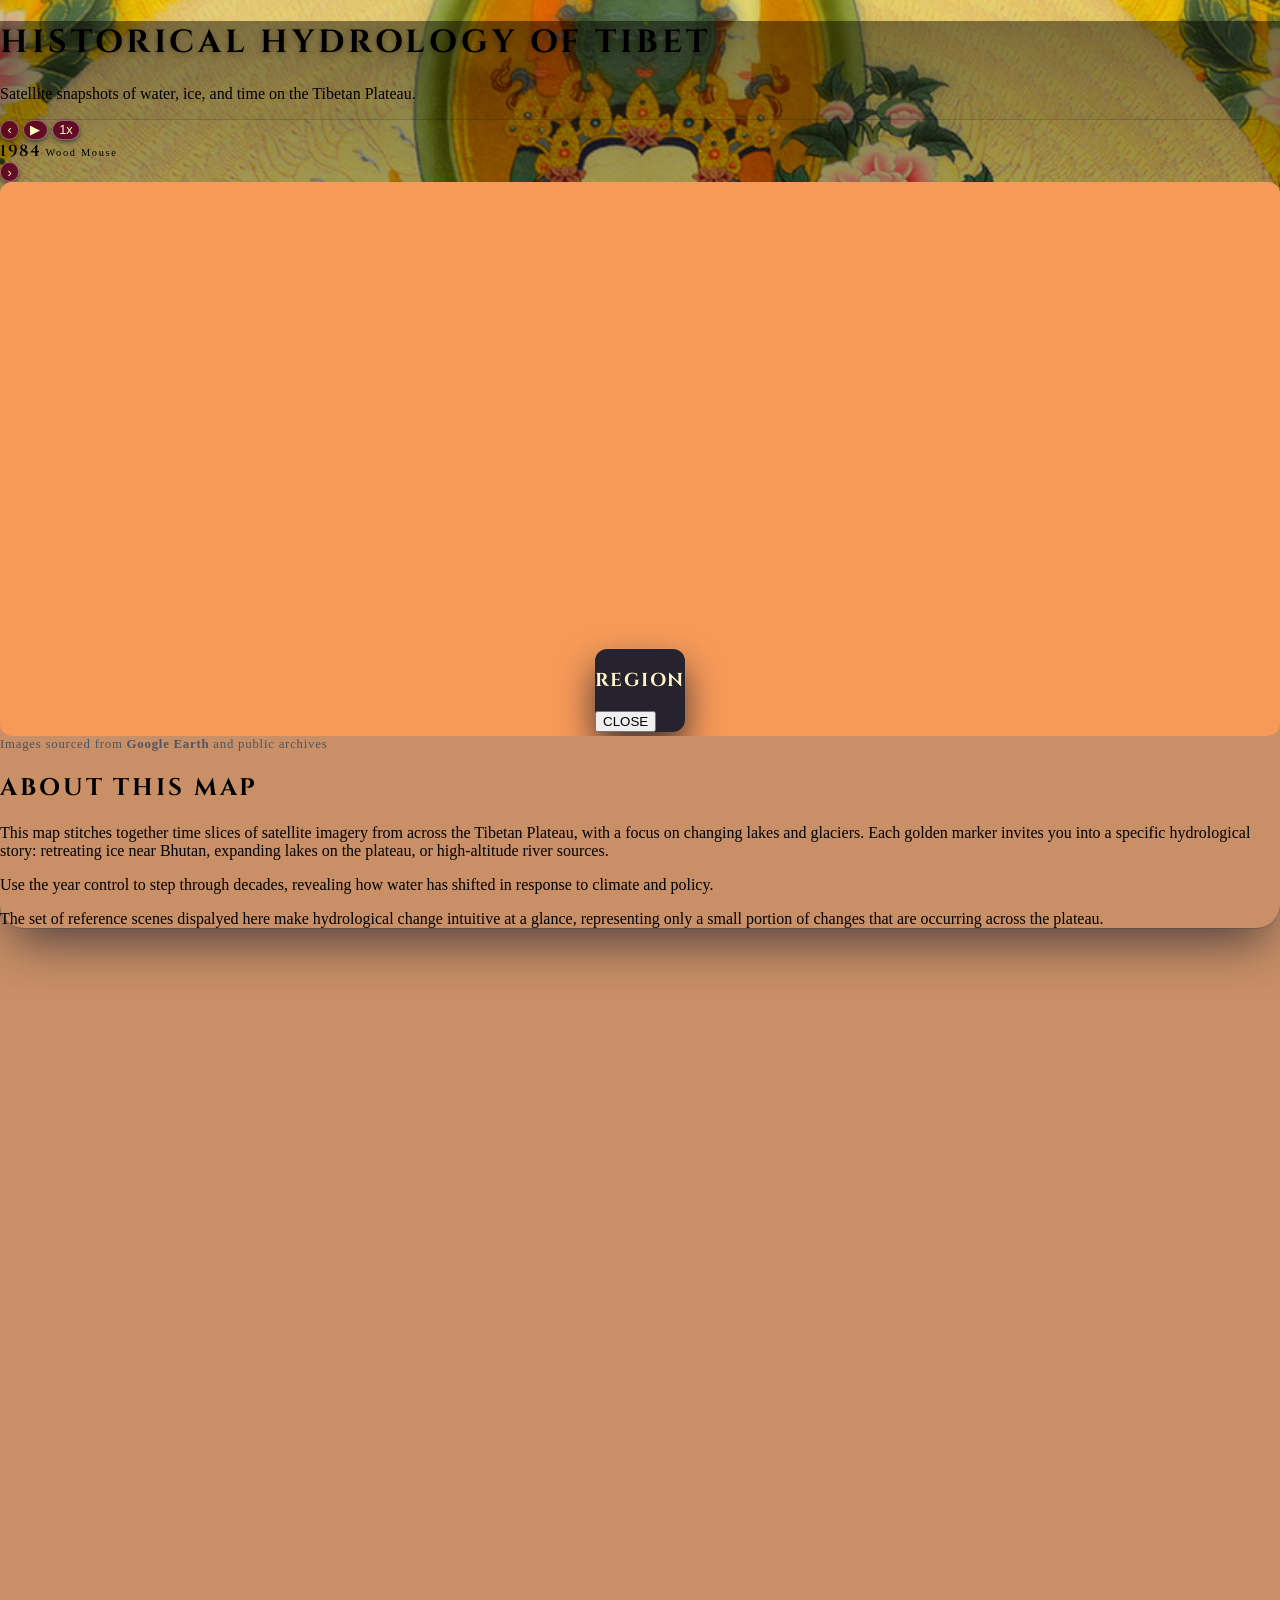
==== commit b26b634a: "More POIs, controls, transitions, and year-based blurbs." ====
--- a/index.html
+++ b/index.html
@@ -36,6 +36,8 @@
             background: url("images/Avalokitesvara.jpg") no-repeat;
             background-size: cover;
             background-position: center calc(50% - 280px);
+            opacity: 0;
+            transition: opacity 1.2s ease;  
         }
 
         /* Scrolling melt layer */
@@ -66,6 +68,14 @@
             );
         }
 
+        body.bg-visible::before {
+            opacity: 1;
+        }
+
+        #hero, #site-title, #map-frame {
+            will-change: opacity, transform;
+        }
+
         main, section, header, .container, .content, #app {
             background: transparent !important;
         }
@@ -205,7 +215,7 @@
             border-radius: var(--poi-radius);
             overflow: hidden;
 
-            background: rgba(15, 23, 42, 0);          /* so corners are visible */
+            background: #0b0f1900;          /* so corners are visible */
             border: 0px solid rgba(248, 250, 252, 0.1);
             box-shadow: 0 18px 20px rgba(15, 23, 42, 0.6);
         }
@@ -219,8 +229,9 @@
             border-radius: 0;
             box-shadow: none;
             opacity: 0;
-            transition: opacity 800ms ease;
+            transition: opacity 800ms linear;
             pointer-events: none;
+            will-change: opacity;
         }
 
         #poi-caption-panel {
@@ -307,28 +318,20 @@
             font-weight: 600;
         }
 
-        .base-map-img {
-            transition: filter 400ms ease, opacity 300ms ease;
+        .leaflet-image-layer.base-map-img {
+            transition: filter 400ms ease !important;
             will-change: filter, opacity;
         }
 
-        /* "POI mode" look: dim + blur + warm tone (tweak to taste) */
         .base-map-img.poi-mode {
-            /* filter: blur(2px) saturate(0.85) brightness(0.85) contrast(1.05) sepia(0.25); */
             filter: blur(5px) saturate(0.7) brightness(0.45) hue-rotate(270deg);
-            /* filter: blur(2px) grayscale(0.6) brightness(0.8); */
-            /* alternatives:
-            - grayscale(0.5)
-            - hue-rotate(20deg)
-            - brightness(0.75)
-            */
         }
 
         /* Minimal style for Home control to match Leaflet bar */
         .home-control a {
             display: block;
-            background: rgba(15, 23, 42, 0.9);
-            color: #89a5dc;
+            background: #FEFCE8;
+            color: rgba(93, 1, 34, 0.9);
             padding: 0px 0px;
             text-decoration: none;
             border-radius: 4px;
@@ -336,7 +339,13 @@
             font-size: 16px;
             line-height: 1;
         }
-        .home-control a:hover { background: rgba(14, 53, 108, 0.98); }
+        .home-control a:hover { background: rgba(138, 7, 15, 0.98); }
+
+        .btn-year-nav.is-active {
+            background: rgba(14, 53, 108, 0.98);
+            box-shadow: 0 0 0 2px rgba(253, 230, 138, 0.7), 0 2px 8px rgba(15, 23, 42, 0.8);
+            border-color: rgba(253, 230, 138, 0.85);
+        }
     </style>
 </head>
 
@@ -377,18 +386,20 @@
                                         <div
                                             class="inline-flex items-center gap-1 bg-yellow-50/95 border border-yellow-900/60 rounded-full px-2.5 py-1.5 shadow-md shadow-slate-900/40">
                                             <button id="year-prev" class="btn-year-nav">‹</button>
-                                
+                                            
+                                            <button id="autoplay-toggle" class="btn-year-nav" title="Play/Pause">▶</button>
+                                            <button id="autoplay-speed" class="btn-year-nav" title="Speed">1x</button>
+
                                             <!-- fixed width block -->
                                             <div class="flex flex-col items-center mx-1 w-[5.5rem]">
                                                 <span id="year-label" class="year-badge text-sm md:text-base block w-full text-center">
-                                                    2020
+                                                    1984
                                                 </span>
                                                 <span id="year-tibetan-label"
                                                     class="year-badge-label text-[0.55rem] md:text-[0.6rem] text-yellow-800 block w-full text-center">
-                                                    IRON MOUSE
+                                                    WOOD MOUSE
                                                 </span>
                                             </div>
-                                
                                             <button id="year-next" class="btn-year-nav">›</button>
                                         </div>
                                     </div>
@@ -475,13 +486,23 @@
 
         // Home/default year sequence
         const YEARS = [1984, 1990, 2000, 2010, 2020];
-        // Full set available for Kanbula
+        // Full set available for Lijiaxia Hydroelectric Dam
         const YEARS_ALL = [1984, 1990, 1995, 1996, 1997, 1998, 1999, 2000, 2001, 2002, 2010, 2020];
+
+        const YEARS_ZHANANG = [
+                1984,
+                1990,
+                ...Array.from({ length: 2020 - 1990 + 1 }, (_, i) => 1991 + i)
+            ];
 
         // Tibetan year names mapping (can be refined later)
         const TIBETAN_YEAR_NAMES = {
             1984: 'Wood Mouse',
             1990: 'Iron Horse',
+            1991: 'Iron Sheep',
+            1992: 'Iron Monkey',
+            1993: 'Water Bird',
+            1994: 'Wood Dog',
             1995: 'Wood Pig',
             1996: 'Fire Mouse',
             1997: 'Fire Ox',
@@ -490,7 +511,23 @@
             2000: 'Iron Dragon',
             2001: 'Iron Snake',
             2002: 'Water Horse',
+            2003: 'Water Sheep',
+            2004: 'Wood Monkey',
+            2005: 'Wood Bird',
+            2006: 'Fire Dog',
+            2007: 'Fire Pig',
+            2008: 'Earth Mouse',
+            2009: 'Earth Ox',
             2010: 'Iron Tiger',
+            2011: 'Iron Rabbit',
+            2012: 'Water Dragon',
+            2013: 'Water Snake',
+            2014: 'Wood Horse',
+            2015: 'Wood Sheep',
+            2016: 'Fire Monkey',
+            2017: 'Fire Bird',
+            2018: 'Earth Dog',
+            2019: 'Earth Pig',
             2020: 'Iron Mouse'
         };
 
@@ -515,32 +552,98 @@
                 name: 'Himalaya Mountains',
                 xy: [230, 1100],
                 image: 'images/himalaya_1984.jpg',
-                info: 'Overview of the high Himalayan range and the southern boundary of the plateau.'
+                infoByYear: {
+                    1984: 'Overview of the high Himalayan range forming the southern boundary of the Tibetan Plateau, with extensive snow and glacier coverage feeding major Asian river systems.',
+                    1990: 'By the early 1990s, satellite imagery begins to show subtle retreat of seasonal snowlines and thinning of some lower-elevation glaciers.',
+                    2000: 'Around 2000, glacier retreat becomes more discernible in several Himalayan sub-ranges, reflecting sustained regional warming trends.',
+                    2010: 'In the 2010s, accelerated glacial mass loss contributes to altered seasonal runoff patterns, increasing meltwater contribution during warmer months.',
+                    2020: 'By 2020, continued glacier retreat and reduced snow persistence are evident across much of the Himalaya, with implications for downstream water availability.'
+                }
             },
             {
                 name: 'Central Tibetan Lakes',
                 xy: [620, 1325],
                 image: 'images/central_lakes_1984.jpg',
-                info: 'Cluster of central plateau lakes. Shorelines are good indicators of long-term hydrological shifts.'
+                infoByYear: {
+                    1984: 'Cluster of central plateau lakes with relatively stable shorelines, reflecting long-standing closed-basin hydrological balance.',
+                    1990: 'In the 1990s, some lakes begin showing early signs of expansion as precipitation patterns and meltwater inputs subtly increase.',
+                    2000: 'By 2000, satellite records indicate noticeable growth in several central Tibetan lakes, suggesting a shift toward wetter conditions.',
+                    2010: 'During the 2010s, many lakes expand further and in some cases coalesce, reshaping local drainage and basin geometry.',
+                    2020: 'By 2020, central Tibetan lakes are among the most visibly expanded features on the plateau, reflecting multi-decadal climate-driven hydrological change.'
+                }
             },
             {
                 name: 'Arunachal Pradesh Border',
                 xy: [310, 2160],
                 image: 'images/arunachal_1984.jpg',
-                info: 'Eastern border zone highlighting drainage complexity between Tibet and Arunachal Pradesh.'
+                infoByYear: {
+                    1984: 'Eastern Himalayan border region characterized by complex drainage patterns where Tibetan Plateau waters transition toward the Brahmaputra basin.',
+                    1990: 'By the 1990s, subtle changes in river course geometry and floodplain moisture appear in satellite imagery, linked to monsoonal variability.',
+                    2000: 'Around 2000, increased seasonal runoff and shifting precipitation patterns influence river morphology near the plateau’s eastern edge.',
+                    2010: 'In the 2010s, intensified monsoon dynamics and upstream meltwater contribute to greater hydrological variability across the border region.',
+                    2020: 'By 2020, this region reflects the combined influence of climate variability, upstream glacier melt, and complex transboundary river dynamics.'
+                }
             },
             {
-                name: 'Kanbula',
+                name: 'Lijiaxia Hydroelectric Dam',
                 xy: [1020, 2600],
                 image: 'images/kanbula_1984.jpg',
-                info: 'Kanbula region, with river bends and reservoirs visible across years.'
+                infoByYear: {
+                    1984: 'Before dam construction, the Kanbula region exhibits natural river bends and seasonal flow variability shaped by snowmelt and rainfall.',
+                    1990: 'Early stages of hydropower planning and site preparation begin to influence river management in the Kanbula area.',
+                    1996: 'Construction of the Lijiaxia Hydroelectric Dam finishes in 1996. Filling of the reservoir begins shortly before the capture of this image on December 26, 1996.',
+                    2000: 'By 2000, the reservoir is clearly established, with regulated water levels altering downstream flow timing and sediment transport.',
+                    2010: 'In the 2010s, long-term hydrological regulation smooths seasonal discharge extremes and reshapes surrounding water bodies.',
+                    2020: 'By 2020, the river system in this region reflects decades of managed flow, contrasting sharply with pre-dam hydrological patterns.'
+                }
             },
             {
-                name: 'Yurba',
+                name: 'Yurba Co Region',
                 xy: [950, 1350],
                 image: 'images/yurba_1984.jpg',
-                info: 'Yurba lake region; pay attention to surface area and shoreline geometry across decades.'
-            }
+                infoByYear: {
+                    1984: 'Yurba lake region shows relatively small, discrete lake surfaces typical of central plateau conditions in the early Landsat era.',
+                    1990: 'During the 1990s, lake margins begin to expand slightly as regional precipitation and meltwater inputs increase.',
+                    2000: 'By 2000, Yurba and nearby lakes display more pronounced shoreline growth, indicating a sustained shift in basin water balance.',
+                    2010: 'In the 2010s, satellite observations reveal significant lake expansion and rising water levels across the region.',
+                    2020: 'By 2020, Yurba is part of a broader pattern of rapidly expanding Tibetan Plateau lakes driven by long-term climate change.'
+                }
+            },
+            {
+                name: 'Selin Co',
+                xy: [500, 1550],
+                image: 'images/selin_1984.jpg',
+                infoByYear: {
+                    1984: 'Selin Co, a large saltwater lake in the central Tibetan Plateau, shows a relatively stable shoreline and surrounding wetlands.',
+                    1990: 'In the 1990s, slight expansions in lake margins are observed, reflecting subtle changes in water balance.',
+                    2000: 'By 2000, Selin Co displays noticeable growth in lake area, indicating a trend toward wetter conditions.',
+                    2010: 'During the 2010s, accelerated lake expansion is evident, with rising water levels and altered wetland extent.',
+                    2020: 'By 2020, Selin Co is among the most visibly expanded lakes on the plateau, showcasing significant hydrological change.'
+                }
+            },
+            {
+                name: 'Braided Yarlung Tsanpo',
+                xy: [230, 1760],
+                image: 'images/braids_1984.jpg',
+                years: YEARS_ZHANANG,
+                autoplay: {
+                    enabled: true,
+                    loop: false,
+                    // time per frame, in ms
+                    dwellMs: 1600,
+                    // extra pause on key years for reading
+                    keyDwellMs: 3200,
+                    keyYears: [1984, 1990, 2000, 2010, 2020]
+                },
+                infoByYear: {
+                    1984: 'Broad braided channels of the Yarlung Tsangpo River near Zhanang reflect strong seasonal flow variability and high sediment transport.',
+                    1990: 'In the 1990s, channel patterns remain highly dynamic, with exposed gravel bars and shifting braid geometry.',
+                    2000: 'By 2000, subtle changes in braid width and bar exposure suggest evolving discharge and sediment regimes.',
+                    2010: 'During the 2010s, increased meltwater and precipitation variability influence channel stability and seasonal inundation.',
+                    2020: 'By 2020, the braided reach continues to express hydrological variability tied to upstream glacier melt and changing climate conditions.'
+                }
+            }
+
         ];
 
         const TITLE_BADGE_URL = "images/Avalokitesvara.jpg";
@@ -554,7 +657,7 @@
         let imgW = FALLBACK_WIDTH;
         let imgH = FALLBACK_HEIGHT;
 
-        let currentYearIndex = YEARS.indexOf(2020);
+        let currentYearIndex = YEARS.indexOf(1984);
         if (currentYearIndex < 0) currentYearIndex = YEARS.length - 1;
 
         let CROPPED_BOUNDS = null;
@@ -566,8 +669,14 @@
         // const poiImage = document.getElementById("poi-image");
         const poiImageA = document.getElementById("poi-image-a");
         const poiImageB = document.getElementById("poi-image-b");
-        let poiFront = poiImageA;  // currently visible
-        let poiBack = poiImageB;
+        const poiImgs = [poiImageA, poiImageB];
+        let poiFrontIdx = 0;
+        function poiFront() { return poiImgs[poiFrontIdx]; }
+        function poiBack() { return poiImgs[1 - poiFrontIdx]; }
+        function normalizePoiStack() {
+            poiFront().style.opacity = "1";
+            poiBack().style.opacity = "0";
+        }
         const poiCaptionPanel = document.getElementById("poi-caption-panel");
         const poiCaptionTitle = document.getElementById("poi-caption-title");
         const poiCaptionText = document.getElementById("poi-caption-text");
@@ -578,10 +687,88 @@
         const yearNext = document.getElementById("year-next");
         const yearTibetan = document.getElementById("year-tibetan-label");
 
+        const autoplayToggle = document.getElementById("autoplay-toggle");
+        const autoplaySpeed = document.getElementById("autoplay-speed");
+
+        let currentPoi = null;
         let poiActive = false;
-        let currentPoiBase = null; // e.g., 'kanbula'
+        let currentPoiBase = null; // e.g., 'lijiaxia hydroelectric dam'
         let currentPoiYear = null; // number
         let currentPoiExt = 'jpg';
+
+        let autoplayTimer = null;
+        let autoplayRunning = false;
+        let autoplayTimer2 = null;
+        let autoplayRunning2 = false;
+
+        const SPEEDS = [3200, 2133, 1600, 1280, 800]; // ms per step (slow, normal, fast)
+        let speedIdx = 2;
+
+        function getBaseDwellMs() { return SPEEDS[speedIdx]; }
+
+        function setAutoplayButtonUI() {
+            if (autoplayToggle) autoplayToggle.textContent = autoplayRunning2 ? "❚❚" : "▶";
+            if (autoplaySpeed) autoplaySpeed.textContent = `${["0.5x","0.75x", "1x", "1.25x", "1.5x"][speedIdx]}`;
+        }
+
+        function stopAutoplayAll() {
+            autoplayRunning2 = false;
+            if (autoplayTimer2) {
+                clearTimeout(autoplayTimer2);
+                autoplayTimer2 = null;
+            }
+            // also stop POI-specific autoplay so you never have two clocks fighting
+            stopPoiAutoplay();
+            setAutoplayButtonUI();
+        }
+
+        function stepBaseYear(direction = 1) {
+            // base autoplay should not be running a POI overlay
+            poiActive = false;
+            currentYearIndex = (currentYearIndex + direction + YEARS.length) % YEARS.length;
+            updateYearLabel();
+
+            const y = YEARS[currentYearIndex];
+            if (map && baseFront && baseBack) {
+                crossfadeBaseImageToUrl(baseImageForYear(y));
+            } else {
+                loadBaseImageForYear(y);
+            }
+        }
+
+        function startGlobalAutoplay() {
+            stopAutoplayAll();
+            autoplayRunning2 = true;
+            setAutoplayButtonUI();
+
+            function tick() {
+                if (!autoplayRunning2) return;
+
+                // If a POI is active, autoplay that POI's year list.
+                if (poiActive && currentPoi && currentPoiBase) {
+                    const years = getPoiYearList();
+                    if (!years.length) { stopAutoplayAll(); return; }
+
+                    let idx = years.indexOf(currentPoiYear);
+                    if (idx < 0) idx = 0;
+                    idx = (idx + 1) % years.length;
+
+                    const nextYear = years[idx];
+                    stepPoiYear(1, nextYear);
+
+                    // If POI has its own dwell config, use it, otherwise base speed
+                    const dwell = currentPoi?.autoplay ? getDwellMsForYear(nextYear) : getBaseDwellMs();
+                    autoplayTimer2 = setTimeout(tick, dwell);
+                    return;
+                }
+
+                // Otherwise autoplay the base years
+                stepBaseYear(1);
+                autoplayTimer2 = setTimeout(tick, getBaseDwellMs());
+            }
+
+            autoplayTimer2 = setTimeout(tick, 350);
+        }
 
         function updateYearLabel() {
             // If a POI is active and has a known year, reflect that
@@ -590,6 +777,58 @@
             if (yearTibetan) {
                 yearTibetan.textContent = TIBETAN_YEAR_NAMES[y] || '—';
             }
+        }
+
+        function updatePoiCaptionForYear(year) {
+            if (!poiActive || !currentPoi) return;
+
+            const byYear = currentPoi.infoByYear || null;
+
+            let text = "";
+            if (byYear && year != null && typeof byYear[year] === "string" && byYear[year] !== "") {
+                text = byYear[year];
+            } else if (byYear && (byYear[year] === undefined || byYear[year] === "") && typeof byYear[1984] === "string") {
+                text = byYear[1984];
+            } else if (typeof currentPoi.info === "string") {
+                text = currentPoi.info;
+            }
+
+            poiCaptionTitle.textContent = currentPoi.name || "Region";
+            poiCaptionText.textContent = text;
+        }
+
+        function stopPoiAutoplay() {
+            autoplayRunning = false;
+            if (autoplayTimer) {
+                clearTimeout(autoplayTimer);
+                autoplayTimer = null;
+            }
+        }
+
+        function setAutoplayButtonUI() {
+            if (autoplayToggle) {
+                autoplayToggle.textContent = autoplayRunning2 ? "❚❚" : "▶";
+                autoplayToggle.classList.toggle("is-active", autoplayRunning2);
+            }
+            if (autoplaySpeed) autoplaySpeed.textContent = `${["0.5x", "0.75x", "1x", "1.25x", "1.5x"][speedIdx]}`;
+        }
+
+        function getPoiYearList() {
+            // Prefer POI-specific years when present
+            if (currentPoi && Array.isArray(currentPoi.years) && currentPoi.years.length) {
+                return currentPoi.years;
+            }
+            // Fall back to your old behavior
+            const base = (currentPoiBase || "").toLowerCase();
+            return (base === "kanbula") ? YEARS_ALL : YEARS;
+        }
+
+        function getDwellMsForYear(y) {
+            const cfg = currentPoi?.autoplay;
+            if (!cfg) return 1600;
+            const keyYears = cfg.keyYears || [];
+            const isKey = keyYears.includes(y);
+            return isKey ? (cfg.keyDwellMs ?? 3200) : (cfg.dwellMs ?? 1600);
         }
 
         function parseImageInfo(url) {
@@ -625,53 +864,100 @@
             }
         }
 
-        function fadeBaseOverlayTo(target, duration = 300) {
-            if (!baseOverlay) return;
-
-            const start = baseOverlay.options.opacity ?? BASE_OPACITY_HOME;
-            const startTime = performance.now();
-
-            function step(t) {
-                const p = Math.min(1, (t - startTime) / duration);
-                const v = start + (target - start) * p;
-                baseOverlay.setOpacity(v);
-                if (p < 1) requestAnimationFrame(step);
-            }
-            requestAnimationFrame(step);
-        }
-
         function crossfadePoiToUrl(newUrl) {
-            if (!poiFront || !poiBack || !newUrl) return;
-
-            const loader = new Image();
-            loader.onload = () => {
-                // Copy the EXACT visual state (crop/position/transform) from front to back
-                applyPoiCrop(poiBack, loader.naturalHeight);
-
-                poiBack.style.transform = poiFront.style.transform || '';
-                poiBack.style.transformOrigin = poiFront.style.transformOrigin || '50% 50%';
-
-                // Prep back image under front
-                poiBack.src = newUrl;
-                poiBack.style.opacity = "0";
-
-                poiBack.getBoundingClientRect();
-
-                // Simultaneous crossfade
+            if (!newUrl) return;
+
+            // latest-wins queue
+            if (crossfadePoiToUrl._busy) {
+                crossfadePoiToUrl._pending = newUrl;
+                return;
+            }
+            crossfadePoiToUrl._busy = true;
+            crossfadePoiToUrl._pending = null;
+
+            const front = poiFront();
+            const back = poiBack();
+
+            // Make stacking deterministic
+            front.style.zIndex = "2";
+            back.style.zIndex = "1";
+
+            // Preload OFFSCREEN first so we never fade to "not-yet-painted"
+            const pre = new Image();
+            pre.onload = async () => {
+                // apply crop based on real naturalHeight
+                applyPoiCrop(front, pre.naturalHeight);
+                applyPoiCrop(back, pre.naturalHeight);
+
+                // Assign the image to the back element
+                back.src = newUrl;
+
+                // Wait for decode if available (extra safety)
+                if (back.decode) {
+                    try { await back.decode(); } catch (e) { }
+                }
+
+                // Disable transitions temporarily to set initial state without animating
+                front.style.transition = "none";
+                back.style.transition = "none";
+
+                // Force a paint to ensure back image is loaded and rendered
                 requestAnimationFrame(() => {
-                    poiBack.style.opacity = "1";
-                    poiFront.style.opacity = "0";
+                    requestAnimationFrame(() => {
+                        // Set back to fully opaque BEFORE enabling transitions
+                        back.style.opacity = "1";
+                        front.style.opacity = "1";
+
+                        // Force paint with opaque back visible
+                        back.offsetHeight;
+
+                        // NOW enable transitions and start the fade
+                        front.style.transition = "opacity 800ms linear";
+                        back.style.transition = "opacity 800ms linear";
+
+                        // Trigger the animation in the next frame
+                        requestAnimationFrame(() => {
+                            // Fade front out while back stays opaque
+                            front.style.opacity = "0";
+                        });
+
+                        // Swap after the fade duration
+                        setTimeout(() => {
+                            // Disable transitions for the swap
+                            front.style.transition = "none";
+                            back.style.transition = "none";
+
+                            poiFrontIdx = 1 - poiFrontIdx;
+
+                            // Normalize for next time
+                            poiFront().style.opacity = "1";
+                            poiBack().style.opacity = "0";
+                            poiFront().style.zIndex = "2";
+                            poiBack().style.zIndex = "1";
+
+                            crossfadePoiToUrl._busy = false;
+
+                            if (crossfadePoiToUrl._pending) {
+                                const next = crossfadePoiToUrl._pending;
+                                crossfadePoiToUrl._pending = null;
+                                crossfadePoiToUrl(next);
+                            }
+                        }, 800);
+                    });
                 });
-
-                // Swap roles after fade completes
-                setTimeout(() => {
-                    const tmp = poiFront;
-                    poiFront = poiBack;
-                    poiBack = tmp;
-                }, 270);
             };
-            loader.onerror = () => console.warn("Failed to load POI year image:", newUrl);
-            loader.src = newUrl;
+
+            pre.onerror = () => {
+                console.warn("Failed to preload POI year image:", newUrl);
+                crossfadePoiToUrl._busy = false;
+                if (crossfadePoiToUrl._pending) {
+                    const next = crossfadePoiToUrl._pending;
+                    crossfadePoiToUrl._pending = null;
+                    crossfadePoiToUrl(next);
+                }
+            };
+
+            pre.src = newUrl;
         }
 
         function flyToMarkerNoSnap(latlng, zoomTarget, CROPPED_BOUNDS, opts = {}) {
@@ -714,12 +1000,16 @@
 
 
         function hidePOI() {
+            stopAutoplayAll();
             if (!poiActive) return;
-            
             poiActive = false;
             setBaseMapPoiMode(false);
             currentPoiBase = null;
             currentPoiYear = null;
+            currentPoi = null;
+            crossfadePoiToUrl._busy = false;
+            crossfadePoiToUrl._pending = null;
+            stopPoiAutoplay();
             poiImageLayer.classList.remove("visible");
             poiCaptionPanel.classList.add("hidden");
             // Reflect home year in the UI again
@@ -740,68 +1030,121 @@
             const frontUrl = baseFront._url;
             if (!newUrl || frontUrl === newUrl) return;
 
-            // Preload first so we never fade to blank
+            // Latest-wins queue
+            if (crossfadeBaseImageToUrl._busy) {
+                crossfadeBaseImageToUrl._pending = newUrl;
+                return;
+            }
+            crossfadeBaseImageToUrl._busy = true;
+            crossfadeBaseImageToUrl._pending = null;
+
+            const front = baseFront;
+            const back = baseBack;
+            
+            // Preload the new image
             const loader = new Image();
-            loader.onload = () => {
-                // Put new image into the back overlay, keep it invisible initially
-                baseBack.setUrl(newUrl);
-                baseBack.setOpacity(0);
-
-                // Ensure styling matches mode
-                const backEl = baseBack.getElement();
-                if (backEl) {
-                    backEl.classList.add("base-map-img");
-                    if (poiActive) backEl.classList.add("poi-mode");
-                    else backEl.classList.remove("poi-mode");
-                }
-
-                // Force layout so opacity transition kicks in
-                if (backEl) backEl.getBoundingClientRect();
-
-                const targetOpacity = baseFront.options.opacity ?? BASE_OPACITY_HOME;
-
-                // Animate both overlays
-                const start = performance.now();
-                const A = targetOpacity;          // e.g. 0.98
-                const eps = 1e-6;
-
-                function easeInOut(t) {
-                    // smoothstep
-                    return t * t * (3 - 2 * t);
-                }
-
-                function step(ts) {
-                    const raw = Math.min(1, (ts - start) / duration);
-                    const t = easeInOut(raw);
-
-                    // Front (old) fades out smoothly from A -> 0
-                    const aFront = A * (1 - t);
-
-                    // Back (new) computed so combined alpha stays ~A
-                    const denom = Math.max(eps, 1 - aFront);
-                    const aBack = Math.max(0, Math.min(A, (A - aFront) / denom));
-
-                    baseFront.setOpacity(aFront);
-                    baseBack.setOpacity(aBack);
-
-                    if (raw < 1) {
-                        requestAnimationFrame(step);
-                    } else {
-                        // swap roles
-                        const tmp = baseFront;
-                        baseFront = baseBack;
-                        baseBack = tmp;
-
-                        baseBack.setOpacity(0);
-                    }
-                }
-                requestAnimationFrame(step);
+            loader.onload = async () => {
+                // Set the new URL on the back overlay
+                back.setUrl(newUrl);
+
+                const backEl = back.getElement();
+                const frontEl = front.getElement();
+
+                // Ensure elements have the base-map-img class
+                if (frontEl) frontEl.classList.add("base-map-img");
+                if (backEl) backEl.classList.add("base-map-img");
+
+                // Apply POI mode filter if needed
+                if (poiActive) {
+                    if (frontEl) frontEl.classList.add("poi-mode");
+                    if (backEl) backEl.classList.add("poi-mode");
+                } else {
+                    if (frontEl) frontEl.classList.remove("poi-mode");
+                    if (backEl) backEl.classList.remove("poi-mode");
+                }
+
+                // Wait for decode if available
+                if (backEl && backEl.decode) {
+                    try { await backEl.decode(); } catch (e) { }
+                }
+
+                const targetOpacity = poiActive ? BASE_OPACITY_POI : BASE_OPACITY_HOME;
+
+                // Force a layout to ensure back image is loaded and rendered
+                requestAnimationFrame(() => {
+                    requestAnimationFrame(() => {
+                        // Set back to fully opaque FIRST
+                        back.setOpacity(targetOpacity);
+                        front.setOpacity(targetOpacity);
+
+                        // Force paint with both at full opacity
+                        if (backEl) backEl.offsetHeight;
+                        if (frontEl) frontEl.offsetHeight;
+
+                        // Ensure z-index stacking (front on top of back)
+                        if (frontEl) frontEl.style.zIndex = '2';
+                        if (backEl) backEl.style.zIndex = '1';
+
+                        // Now animate manually - fade ONLY the front
+                        const startTime = performance.now();
+
+                        function animate(currentTime) {
+                            const elapsed = currentTime - startTime;
+                            const progress = Math.min(elapsed / duration, 1);
+
+                            // Front fades from targetOpacity to 0
+                            const frontOpacity = targetOpacity * (1 - progress);
+                            front.setOpacity(frontOpacity);
+
+                            // Back STAYS at targetOpacity (never changes)
+                            
+                            if (progress < 1) {
+                                requestAnimationFrame(animate);
+                            } else {
+                                // Animation complete - swap roles
+                                baseFront = back;
+                                baseBack = front;
+
+                                // Reset old front (now back) to 0 for next transition
+                                baseBack.setOpacity(0);
+
+                                // Update z-index for next transition
+                                const newFrontEl = baseFront.getElement();
+                                const newBackEl = baseBack.getElement();
+                                if (newFrontEl) newFrontEl.style.zIndex = '2';
+                                if (newBackEl) newBackEl.style.zIndex = '1';
+
+                                crossfadeBaseImageToUrl._busy = false;
+
+                                // Process pending if any
+                                if (crossfadeBaseImageToUrl._pending) {
+                                    const next = crossfadeBaseImageToUrl._pending;
+                                    crossfadeBaseImageToUrl._pending = null;
+                                    setTimeout(() => {
+                                        crossfadeBaseImageToUrl(next, duration);
+                                    }, 0);
+                                }
+                            }
+                        }
+
+                        requestAnimationFrame(animate);
+                    });
+                });
             };
 
-            loader.onerror = () => console.warn("Failed to preload base image:", newUrl);
+            loader.onerror = () => {
+                console.warn("Failed to preload base image:", newUrl);
+                crossfadeBaseImageToUrl._busy = false;
+                if (crossfadeBaseImageToUrl._pending) {
+                    const next = crossfadeBaseImageToUrl._pending;
+                    crossfadeBaseImageToUrl._pending = null;
+                    setTimeout(() => {
+                        crossfadeBaseImageToUrl(next, duration);
+                    }, 0);
+                }
+            };
             loader.src = newUrl;
         }
-
 
         function setBaseMapPoiMode(on) {
             const overlays = [baseOverlayA, baseOverlayB];
@@ -880,12 +1223,14 @@
                     map.fitBounds(croppedBounds, { padding: [0, 0] });
                     map.setMaxBounds(croppedBounds);
 
+                    // Only set the URL on the front overlay - back stays empty for first transition
                     baseOverlayA = L.imageOverlay(url, fullBounds, {
                         opacity: BASE_OPACITY_HOME,
                         interactive: false
                     }).addTo(map);
 
-                    baseOverlayB = L.imageOverlay(url, fullBounds, {
+                    // Create back overlay with a transparent 1x1 pixel as placeholder
+                    baseOverlayB = L.imageOverlay("[data-uri]", fullBounds, {
                         opacity: 0,
                         interactive: false
                     }).addTo(map);
@@ -920,34 +1265,36 @@
 
                         m.on("click", () => {
                             poiActive = true;
+                            currentPoi = p;
                             setBaseMapPoiMode(true);
 
-
                             const preZoom = map.getZoom();
-                            const zoomTarget = Math.min(preZoom + 1.0, map.getMaxZoom());
+                            const zoomTarget = Math.min(preZoom + 1.3, map.getMaxZoom());
 
                             flyToMarkerNoSnap(L.latLng(lat, lng), zoomTarget, CROPPED_BOUNDS, { padPx: 120, duration: 1.0 });
-
 
                             if (p.image) {
                                 const loader = new Image();
                                 loader.onload = () => {
                                     // Crop top strip of POI image
-                                    applyPoiCrop(poiFront, loader.naturalHeight);
-                                    applyPoiCrop(poiBack, loader.naturalHeight);
+                                    applyPoiCrop(poiFront(), loader.naturalHeight);
+                                    applyPoiCrop(poiBack(), loader.naturalHeight);
                                     // Track POI base/year/ext for stepping
                                     const info = parseImageInfo(p.image) || { base: null, year: null, ext: 'jpg' };
-                                    currentPoiBase = info.base;
+                                    currentPoiBase = currentPoi.name == 'Lijiaxia Hydroelectric Dam' ? 'kanbula' : info.base;
                                     currentPoiYear = info.year;
+                                    updatePoiCaptionForYear(currentPoiYear);
+                                    if (currentPoi?.autoplay?.enabled) {
+                                        startGlobalAutoplay();   // will autoplay this POI and light up the button
+                                    } else {
+                                        stopAutoplayAll();       // keeps the button honest
+                                    }
                                     currentPoiExt = info.ext || 'jpg';
                                     // Preload and fade in smoothly
-                                    poiFront.src = p.image;
-                                    poiFront.style.opacity = '0';
-                                    poiBack.style.opacity = '0';
+                                    poiFront().src = p.image;
                                     poiImageLayer.classList.add("visible");
-                                    requestAnimationFrame(() => {
-                                        poiFront.style.opacity = '1';
-                                    });
+                                    poiFront().style.opacity = "1";
+                                    poiBack().style.opacity = "0";
                                     updateYearLabel();
                                 };
                                 loader.onerror = () => {
@@ -956,8 +1303,7 @@
                                 loader.src = p.image;
                             }
 
-                            poiCaptionTitle.textContent = p.name;
-                            poiCaptionText.textContent = p.info || "";
+                            updatePoiCaptionForYear(currentPoiYear);
                             poiCaptionPanel.classList.remove("hidden");
                         });
                     });
@@ -990,7 +1336,12 @@
 
         function goHome() {
             // Hide any active POI overlay and caption
+            stopAutoplayAll();
             poiActive = false;
+            currentPoi = null;
+            crossfadePoiToUrl._busy = false;
+            crossfadePoiToUrl._pending = null;
+            stopPoiAutoplay();
             setBaseMapPoiMode(false);
             poiImageLayer.classList.remove("visible");
             poiCaptionPanel.classList.add("hidden");
@@ -1018,15 +1369,71 @@
             new HomeControl().addTo(map);
         }
 
-        function stepPoiYear(direction = 1) {
+        function startPoiAutoplay() {
+            stopPoiAutoplay();
+            if (!poiActive || !currentPoiBase || !currentPoi) return;
+
+            const cfg = currentPoi.autoplay;
+            if (!cfg || !cfg.enabled) return;
+
+            const years = getPoiYearList();
+            if (!years.length) return;
+
+            autoplayRunning = true;
+
+            // Start from current year if set, otherwise first year in list
+            let idx = currentPoiYear != null ? Math.max(0, years.indexOf(currentPoiYear)) : 0;
+            if (idx < 0) idx = 0;
+
+            function tick() {
+                if (!autoplayRunning) return;
+
+                const y = years[idx];
+                stepPoiYear(1, y);
+
+                const dwell = getDwellMsForYear(y);
+
+                idx += 1;
+                if (idx >= years.length) {
+                    if (cfg.loop) idx = 0;
+                    else { stopPoiAutoplay(); return; }
+                }
+
+                autoplayTimer = setTimeout(tick, dwell);
+            }
+
+            // Give the current frame a moment, then begin
+            autoplayTimer = setTimeout(tick, 300);
+        }
+
+
+        function stepPoiYear(direction = 1, forcedYear = null) {
             if (!poiActive || !currentPoiBase) return false;
-            const candidates = (currentPoiBase && currentPoiBase.toLowerCase() === 'kanbula') ? YEARS_ALL : YEARS;
+
+            const candidates = getPoiYearList();
             const curr = currentPoiYear;
-            // Build ordered list based on direction
+
+            // If forcedYear provided, go there directly (if it exists in candidates)
+            if (forcedYear != null) {
+                if (!candidates.includes(forcedYear)) return false;
+                const url = `images/${currentPoiBase}_${forcedYear}.${currentPoiExt || 'jpg'}`;
+                const img = new Image();
+                img.onload = () => {
+                    crossfadePoiToUrl(url);
+                    currentPoiYear = forcedYear;
+                    updateYearLabel();
+                    updatePoiCaptionForYear(currentPoiYear);
+                };
+                img.onerror = () => console.warn("Missing POI image:", url);
+                img.src = url;
+                return true;
+            }
+
+            // Existing directional stepping logic
             const ordered = direction > 0
                 ? (curr == null ? candidates.slice() : candidates.filter(y => y > curr))
                 : (curr == null ? candidates.slice().reverse() : candidates.filter(y => y < curr).reverse());
-            // Try each candidate until an existing image is found
+
             function tryAt(i) {
                 if (i >= ordered.length) return;
                 const y = ordered[i];
@@ -1036,6 +1443,7 @@
                     crossfadePoiToUrl(url);
                     currentPoiYear = y;
                     updateYearLabel();
+                    updatePoiCaptionForYear(currentPoiYear);
                 };
                 img.onerror = () => tryAt(i + 1);
                 img.src = url;
@@ -1045,6 +1453,7 @@
         }
 
         yearPrev.addEventListener("click", () => {
+            stopAutoplayAll();
             if (poiActive && currentPoiBase) {
                 stepPoiYear(-1);
                 return;
@@ -1061,6 +1470,7 @@
         });
 
         yearNext.addEventListener("click", () => {
+            stopAutoplayAll();
             if (poiActive && currentPoiBase) {
                 stepPoiYear(1);
                 return;
@@ -1075,6 +1485,20 @@
                 loadBaseImageForYear(newYear);
             }
         });
+
+        if (autoplayToggle) {
+            autoplayToggle.addEventListener("click", () => {
+                if (autoplayRunning2) stopAutoplayAll();
+                else startGlobalAutoplay();
+            });
+        }
+
+        if (autoplaySpeed) {
+            autoplaySpeed.addEventListener("click", () => {
+                speedIdx = (speedIdx + 1) % SPEEDS.length;
+                setAutoplayButtonUI();
+            });
+        }
 
         window.addEventListener("load", () => {
             if (TITLE_BADGE_URL) {
@@ -1094,9 +1518,21 @@
             const hero = document.getElementById("hero");
             const title = document.getElementById("site-title");
             const mapFrame = document.getElementById("map-frame");
-            if (hero) requestAnimationFrame(() => hero.classList.add("visible"));
-            if (title) requestAnimationFrame(() => title.classList.add("visible"));
-            if (mapFrame) setTimeout(() => requestAnimationFrame(() => mapFrame.classList.add("visible")), 400);
+            requestAnimationFrame(() => {
+                document.body.classList.add("bg-visible");
+            });
+
+            setTimeout(() => {
+                if (hero) hero.classList.add("visible");
+            }, 700);
+
+            setTimeout(() => {
+                if (title) title.classList.add("visible");
+            }, 1100);
+
+            setTimeout(() => {
+                if (mapFrame) mapFrame.classList.add("visible");
+            }, 1500);
 
             updateYearLabel();
             loadBaseImageForYear(YEARS[currentYearIndex]);
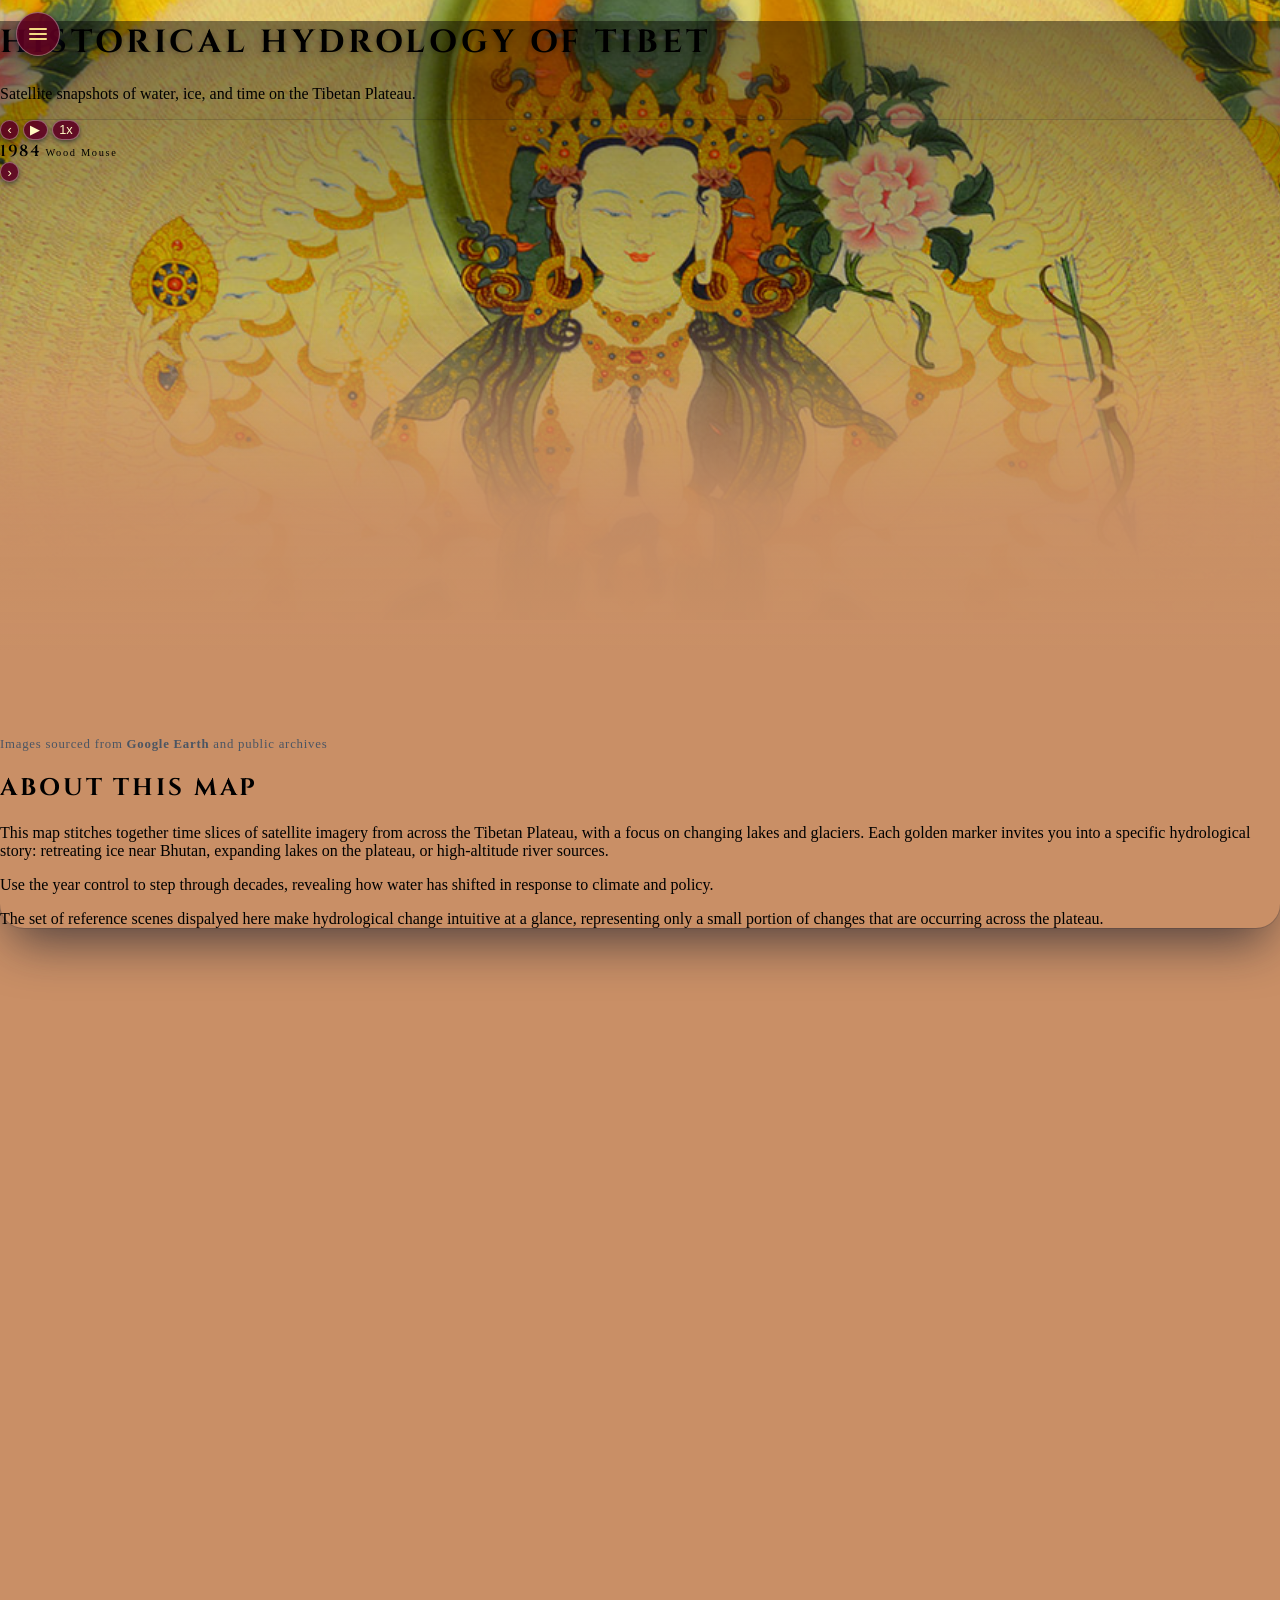
==== commit 23ce3ca4: "new pages and hamburgering" ====
--- a/index.html
+++ b/index.html
@@ -16,20 +16,25 @@
     <link rel="stylesheet" href="https://unpkg.com/leaflet@1.9.4/dist/leaflet.css" crossorigin="anonymous" />
 
     <style>
-        html { background: var(--paper); }
+        html {
+            background: var(--paper);
+        }
+
         body {
-            margin:0;
-            min-height:200vh;
-            max-width:100vw;
+            margin: 0;
+            min-height: 200vh;
+            max-width: 100vw;
             background: transparent;
             position: relative;
-            z-index: 0;            /* key */
-            isolation: isolate;    /* key: traps negative z-index inside body */
-        }
-
-            /* Fixed image layer */
+            z-index: 0;
+            /* key */
+            isolation: isolate;
+            /* key: traps negative z-index inside body */
+        }
+
+        /* Fixed image layer */
         body::before {
-            content:"";
+            content: "";
             position: fixed;
             inset: 0;
             z-index: -2;
@@ -37,46 +42,52 @@
             background-size: cover;
             background-position: center calc(50% - 280px);
             opacity: 0;
-            transition: opacity 1.2s ease;  
+            transition: opacity 1.2s ease;
         }
 
         /* Scrolling melt layer */
         body::after {
-            content:"";
+            content: "";
             position: absolute;
-            left:0; right:0;
-            top:0;
+            left: 0;
+            right: 0;
+            top: 0;
             z-index: -1;
-            pointer-events:none;
+            pointer-events: none;
             height: max(200vh, 100%);
             inset: 0;
 
-            background: linear-gradient(
-                to bottom,
-                rgba(0,0,0,0.45) 0%,
-                rgba(0,0,0,0.25) 9%,
-                rgba(0,0,0,0.12) 15%,
-                rgba(201,143,102,0.65) 21%,
-                rgba(201,143,102,0.95) 27%,
-                var(--paper) 35%,
-                var(--paper) 50%,
-                var(--paper) 60%,
-                var(--paper) 70%,
-                var(--paper) 80%,
-                var(--paper) 90%,
-                var(--paper) 100%
-            );
+            background: linear-gradient(to bottom,
+                    rgba(0, 0, 0, 0.45) 0%,
+                    rgba(0, 0, 0, 0.25) 9%,
+                    rgba(0, 0, 0, 0.12) 15%,
+                    rgba(201, 143, 102, 0.65) 21%,
+                    rgba(201, 143, 102, 0.95) 27%,
+                    var(--paper) 35%,
+                    var(--paper) 50%,
+                    var(--paper) 60%,
+                    var(--paper) 70%,
+                    var(--paper) 80%,
+                    var(--paper) 90%,
+                    var(--paper) 100%);
         }
 
         body.bg-visible::before {
             opacity: 1;
         }
 
-        #hero, #site-title, #map-frame {
+        #hero,
+        #site-title,
+        #map-frame {
             will-change: opacity, transform;
         }
 
-        main, section, header, .container, .content, #app {
+        main,
+        section,
+        header,
+        .container,
+        .content,
+        #app {
             background: transparent !important;
         }
 
@@ -160,7 +171,7 @@
                 0 8px 12px rgba(15, 23, 42, 0.6);
         }
 
-        .leaflet-div-icon.poi-marker:hover { 
+        .leaflet-div-icon.poi-marker:hover {
             background: rgba(207, 85, 203, 0.98);
         }
 
@@ -197,7 +208,7 @@
             inset: 0;
             padding: 0.9rem 1.1rem 1.4rem 1.1rem;
             box-sizing: border-box;
-            border-radius: inherit; 
+            border-radius: inherit;
             overflow: hidden;
             pointer-events: none;
         }
@@ -207,6 +218,7 @@
                 padding: 2rem 2.25rem 2.5rem 2.25rem;
             }
         }
+
         /* #poi-image-frame { position: absolute; inset: 0; } */
         #poi-image-inner {
             position: relative;
@@ -215,12 +227,14 @@
             border-radius: var(--poi-radius);
             overflow: hidden;
 
-            background: #0b0f1900;          /* so corners are visible */
+            background: #0b0f1900;
+            /* so corners are visible */
             border: 0px solid rgba(248, 250, 252, 0.1);
             box-shadow: 0 18px 20px rgba(15, 23, 42, 0.6);
         }
 
-        #poi-image-a, #poi-image-b {
+        #poi-image-a,
+        #poi-image-b {
             position: absolute;
             inset: 0;
             width: 100%;
@@ -243,7 +257,10 @@
             max-width: min(640px, 200vw);
         }
 
-        #poi-image-inner, #map, #poi-image-a, #poi-image-b{
+        #poi-image-inner,
+        #map,
+        #poi-image-a,
+        #poi-image-b {
             transform: translateZ(0);
             backface-visibility: hidden;
         }
@@ -339,18 +356,161 @@
             font-size: 16px;
             line-height: 1;
         }
-        .home-control a:hover { background: rgba(138, 7, 15, 0.98); }
+
+        .home-control a:hover {
+            background: rgba(138, 7, 15, 0.98);
+        }
 
         .btn-year-nav.is-active {
             background: rgba(14, 53, 108, 0.98);
             box-shadow: 0 0 0 2px rgba(253, 230, 138, 0.7), 0 2px 8px rgba(15, 23, 42, 0.8);
             border-color: rgba(253, 230, 138, 0.85);
         }
+
+        .hamburger-zone {
+            position: fixed;
+            top: 0;
+            left: 0;
+            right: 0;
+            height: 72px;
+            z-index: 9999;
+            pointer-events: auto;
+        }
+
+        /* button appears only when user hovers near top-left */
+        .hamburger-btn {
+            pointer-events: auto;
+            position: absolute;
+            top: 12px;
+            left: 16px;
+            width: 44px;
+            height: 44px;
+            border-radius: 9999px;
+
+            background: rgba(93, 1, 34, 0.9);
+            /* same as btn-year-nav */
+            color: #fef9c3;
+
+            border: 1px solid rgba(248, 250, 252, 0.35);
+            box-shadow:
+                0 2px 5px rgba(15, 23, 42, 0.6),
+                0 10px 20px rgba(15, 23, 42, 0.45);
+
+            display: grid;
+            place-items: center;
+
+            opacity: 0;
+            transform: translateY(-22px);
+            transition:
+                opacity 240ms ease,
+                transform 240ms cubic-bezier(0.22, 1, 0.36, 1),
+                background 220ms ease;
+        }
+
+        /* reveal button when hovering zone OR menu is open */
+        .hamburger-zone:hover .hamburger-btn,
+        .hamburger-zone.open .hamburger-btn,
+        .hamburger-zone.peek .hamburger-btn {
+            opacity: 1;
+            transform: translateY(0);
+        }
+
+        .hamburger-btn:hover {
+            background: rgba(138, 7, 15, 0.98);
+        }
+
+        .hamburger-btn svg,
+        .hamburger-btn span {
+            color: inherit;
+            stroke: currentColor;
+        }
+
+        .hamburger-lines span {
+            display: block;
+            width: 18px;
+            height: 2px;
+            background: currentColor;
+            border-radius: 2px;
+            margin: 3px 0;
+        }
+
+        .hamburger-lines span {
+            display: block;
+            height: 2px;
+            border-radius: 9999px;
+            background: rgba(253, 230, 138, 0.95);
+        }
+
+        /* menu panel */
+        .hamburger-menu {
+            pointer-events: auto;
+            position: absolute;
+            top: 66px;
+            left: 14px;
+            min-width: 220px;
+            padding: 10px;
+            border-radius: 0.75rem;
+            border: 1px solid rgba(248, 250, 252, 0.12);
+            background: rgba(15, 23, 42, 0.92);
+            color: #fef3c7;
+            box-shadow:
+                0 18px 35px rgba(15, 23, 42, 0.75),
+                0 0 0 1px rgba(248, 250, 252, 0.06);
+            opacity: 0;
+            transform: translateY(-8px) scale(0.98);
+            transform-origin: top left;
+            transition: opacity 220ms ease, transform 220ms ease;
+            display: none;
+        }
+
+        .hamburger-menu a {
+            color: #fef9c3;
+            padding: 0.5rem 0.75rem;
+            border-radius: 0.5rem;
+        }
+
+        .hamburger-menu a:hover {
+            background: rgba(138, 7, 15, 0.25);
+        }
+
+        .hamburger-zone.open .hamburger-menu {
+            display: block;
+            opacity: 1;
+            transform: translateY(0) scale(1);
+        }
+
+        .hamburger-item {
+            width: 100%;
+            text-align: left;
+            padding: 9px 10px;
+            border-radius: 10px;
+            border: 1px solid transparent;
+            background: transparent;
+            color: rgba(254, 243, 199, 0.95);
+            letter-spacing: 0.08em;
+            font-size: 12px;
+            text-transform: uppercase;
+            cursor: pointer;
+        }
+
+        .hamburger-item:hover {
+            background: rgba(255, 255, 255, 0.08);
+            border-color: rgba(253, 230, 138, 0.25);
+        }
+
+        /* makes the zone visible on mobile too: always show button if you want */
+        @media (max-width: 640px) {
+            .hamburger-btn {
+                opacity: 1;
+                transform: translateY(0);
+            }
+        }
     </style>
 </head>
 
 <body>
     <div class="min-h-screen flex flex-col">
+        <div id="hamburger-mount"></div>
         <!-- Hero / title -->
         <header id="hero" class="fade-in">
             <div class="bg-gradient-to-b from-black/40 via-black/20 to-transparent">
@@ -386,13 +546,15 @@
                                         <div
                                             class="inline-flex items-center gap-1 bg-yellow-50/95 border border-yellow-900/60 rounded-full px-2.5 py-1.5 shadow-md shadow-slate-900/40">
                                             <button id="year-prev" class="btn-year-nav">‹</button>
-                                            
-                                            <button id="autoplay-toggle" class="btn-year-nav" title="Play/Pause">▶</button>
+
+                                            <button id="autoplay-toggle" class="btn-year-nav"
+                                                title="Play/Pause">▶</button>
                                             <button id="autoplay-speed" class="btn-year-nav" title="Speed">1x</button>
 
                                             <!-- fixed width block -->
                                             <div class="flex flex-col items-center mx-1 w-[5.5rem]">
-                                                <span id="year-label" class="year-badge text-sm md:text-base block w-full text-center">
+                                                <span id="year-label"
+                                                    class="year-badge text-sm md:text-base block w-full text-center">
                                                     1984
                                                 </span>
                                                 <span id="year-tibetan-label"
@@ -428,7 +590,8 @@
                                                     Region
                                                 </h3>
                                                 <p id="poi-caption-text"
-                                                    class="text-[0.78rem] md:text-sm text-amber-50/95 leading-snug"></p>
+                                                    class="text-[0.78rem] md:text-sm text-amber-50/95 leading-snug">
+                                                </p>
                                             </div>
                                             <button id="poi-close"
                                                 class="ml-2 text-[0.65rem] uppercase tracking-[0.18em] rounded-full border border-amber-50/40 px-2 py-1 text-amber-100/90 bg-white/5 hover:bg-white/15 transition">
@@ -458,12 +621,13 @@
                                         or high-altitude river sources.
                                     </p>
                                     <p class="mb-2">
-                                        Use the year control to <span class="font-semibold">step through decades</span>,
+                                        Use the year control to <span class="font-semibold">step through
+                                            decades</span>,
                                         revealing how water has shifted in response to climate and policy.
                                     </p>
-                                        
+
                                     <p>
-                                        The set of reference scenes dispalyed here  make
+                                        The set of reference scenes dispalyed here make
                                         hydrological change intuitive at a glance, representing only a small portion
                                         of changes that are occurring across the plateau.
                                     </p>
@@ -478,6 +642,7 @@
 
     <!-- Leaflet JS -->
     <script src="https://unpkg.com/leaflet@1.9.4/dist/leaflet.js" crossorigin="anonymous"></script>
+    <script src="js/hamburger.js"></script>
 
     <script>
         const CROP_TOP_PX = 110;
@@ -490,10 +655,10 @@
         const YEARS_ALL = [1984, 1990, 1995, 1996, 1997, 1998, 1999, 2000, 2001, 2002, 2010, 2020];
 
         const YEARS_ZHANANG = [
-                1984,
-                1990,
-                ...Array.from({ length: 2020 - 1990 + 1 }, (_, i) => 1991 + i)
-            ];
+            1984,
+            1990,
+            ...Array.from({ length: 2020 - 1990 + 1 }, (_, i) => 1991 + i)
+        ];
 
         // Tibetan year names mapping (can be refined later)
         const TIBETAN_YEAR_NAMES = {
@@ -708,7 +873,7 @@
 
         function setAutoplayButtonUI() {
             if (autoplayToggle) autoplayToggle.textContent = autoplayRunning2 ? "❚❚" : "▶";
-            if (autoplaySpeed) autoplaySpeed.textContent = `${["0.5x","0.75x", "1x", "1.25x", "1.5x"][speedIdx]}`;
+            if (autoplaySpeed) autoplaySpeed.textContent = `${["0.5x", "0.75x", "1x", "1.25x", "1.5x"][speedIdx]}`;
         }
 
         function stopAutoplayAll() {
@@ -721,6 +886,12 @@
             stopPoiAutoplay();
             setAutoplayButtonUI();
         }
+
+        /* Hook up menu actions */
+        const menuHome = document.getElementById("menu-home");
+        const menuAbout = document.getElementById("menu-about");
+        const menuToggleBase = document.getElementById("menu-toggle-base");
+        const menuTogglePoi = document.getElementById("menu-toggle-poi");
 
         function stepBaseYear(direction = 1) {
             // base autoplay should not be running a POI overlay
@@ -1040,7 +1211,7 @@
 
             const front = baseFront;
             const back = baseBack;
-            
+
             // Preload the new image
             const loader = new Image();
             loader.onload = async () => {
@@ -1097,7 +1268,7 @@
                             front.setOpacity(frontOpacity);
 
                             // Back STAYS at targetOpacity (never changes)
-                            
+
                             if (progress < 1) {
                                 requestAnimationFrame(animate);
                             } else {
@@ -1320,10 +1491,10 @@
                     if (mapDiv) mapDiv._leaflet_map = map;
 
                     setTimeout(() => map.invalidateSize(), 0);
-                } else if (baseFront && baseBack) { 
-                    crossfadeBaseImageToUrl(url); 
-                } else { 
-                    baseFront?.setUrl?.(url); 
+                } else if (baseFront && baseBack) {
+                    crossfadeBaseImageToUrl(url);
+                } else {
+                    baseFront?.setUrl?.(url);
                 }
             };
 
@@ -1544,6 +1715,17 @@
                 mapDiv._leaflet_map.invalidateSize();
             }
         });
+
+        fetch("partials/hamburger.html")
+            .then(res => {
+                if (!res.ok) throw new Error(`HTTP ${res.status} for partials/hamburger.html`);
+                return res.text();
+            })
+            .then(html => {
+                document.getElementById("hamburger-mount").innerHTML = html;
+                initHamburgerMenu();
+            })
+            .catch(err => console.error("Hamburger load failed", err));
     </script>
 </body>
 
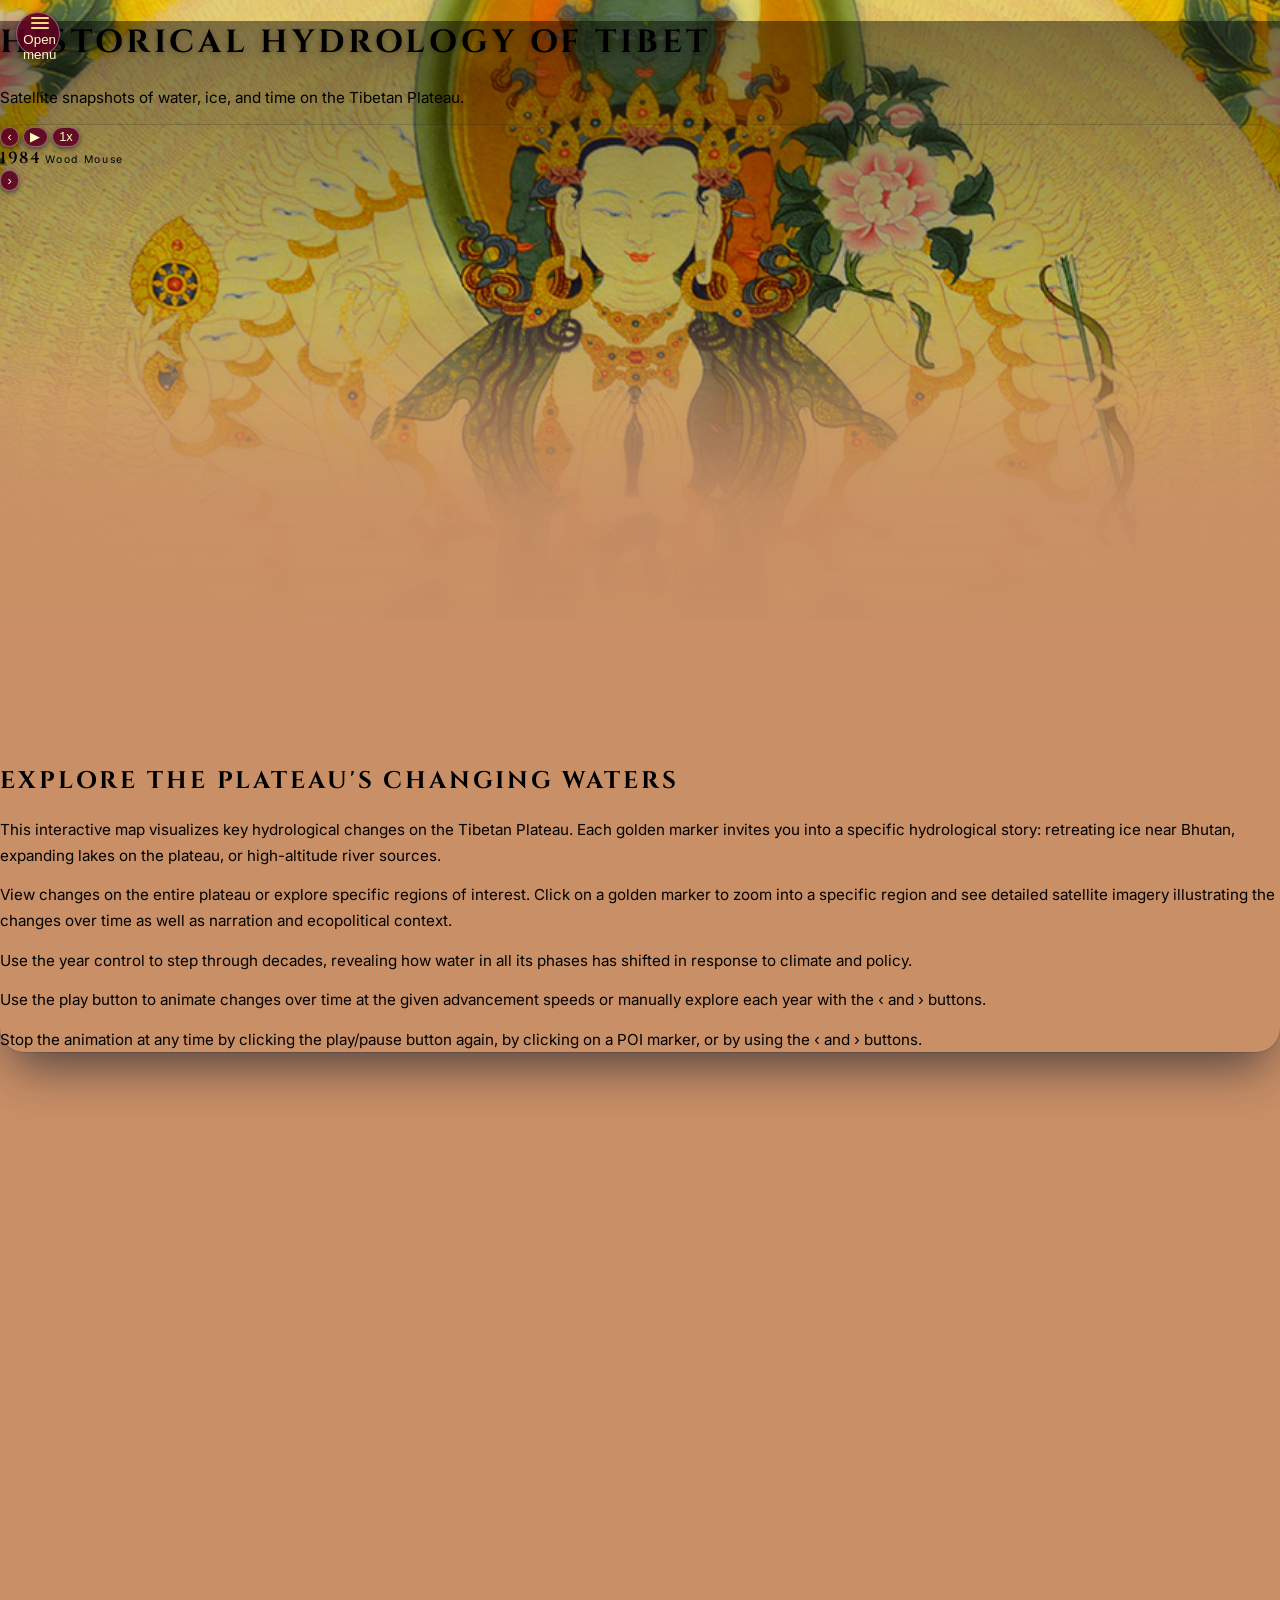
==== commit 73669843: "Pages" ====
--- a/index.html
+++ b/index.html
@@ -10,505 +10,17 @@
     <script src="https://cdn.tailwindcss.com"></script>
     <!-- Display font -->
     <link href="https://fonts.googleapis.com/css2?family=Cinzel:wght@400;700;900&display=swap" rel="stylesheet">
+    <link href="https://fonts.googleapis.com/css2?family=Inter:wght@400;500;600&display=swap" rel="stylesheet">
+
     <link rel="icon" href="favicon.png" sizes="any">
 
     <!-- Leaflet CSS -->
     <link rel="stylesheet" href="https://unpkg.com/leaflet@1.9.4/dist/leaflet.css" crossorigin="anonymous" />
-
-    <style>
-        html {
-            background: var(--paper);
-        }
-
-        body {
-            margin: 0;
-            min-height: 200vh;
-            max-width: 100vw;
-            background: transparent;
-            position: relative;
-            z-index: 0;
-            /* key */
-            isolation: isolate;
-            /* key: traps negative z-index inside body */
-        }
-
-        /* Fixed image layer */
-        body::before {
-            content: "";
-            position: fixed;
-            inset: 0;
-            z-index: -2;
-            background: url("images/Avalokitesvara.jpg") no-repeat;
-            background-size: cover;
-            background-position: center calc(50% - 280px);
-            opacity: 0;
-            transition: opacity 1.2s ease;
-        }
-
-        /* Scrolling melt layer */
-        body::after {
-            content: "";
-            position: absolute;
-            left: 0;
-            right: 0;
-            top: 0;
-            z-index: -1;
-            pointer-events: none;
-            height: max(200vh, 100%);
-            inset: 0;
-
-            background: linear-gradient(to bottom,
-                    rgba(0, 0, 0, 0.45) 0%,
-                    rgba(0, 0, 0, 0.25) 9%,
-                    rgba(0, 0, 0, 0.12) 15%,
-                    rgba(201, 143, 102, 0.65) 21%,
-                    rgba(201, 143, 102, 0.95) 27%,
-                    var(--paper) 35%,
-                    var(--paper) 50%,
-                    var(--paper) 60%,
-                    var(--paper) 70%,
-                    var(--paper) 80%,
-                    var(--paper) 90%,
-                    var(--paper) 100%);
-        }
-
-        body.bg-visible::before {
-            opacity: 1;
-        }
-
-        #hero,
-        #site-title,
-        #map-frame {
-            will-change: opacity, transform;
-        }
-
-        main,
-        section,
-        header,
-        .container,
-        .content,
-        #app {
-            background: transparent !important;
-        }
-
-        .tibetan-title {
-            font-family: "Cinzel", serif;
-            letter-spacing: 0.12em;
-            text-transform: uppercase;
-        }
-
-        .text-shadow-soft {
-            text-shadow: 0 2px 6px rgba(0, 0, 0, 0.35);
-        }
-
-        .main-card {
-            border-radius: 1.5rem;
-            box-shadow:
-                0 25px 50px -12px rgba(15, 23, 42, 0.65),
-                0 0 0 1px rgba(15, 23, 42, 0.15);
-        }
-
-        #title-badge {
-            display: none !important;
-        }
-
-        :root {
-            --map-aspect: 2;
-            --caption-bottom: 0.25rem;
-            --poi-radius: 18px;
-            --paper: #c98f66;
-        }
-
-        .map-frame {
-            position: relative;
-            width: 100%;
-            aspect-ratio: var(--map-aspect);
-            min-height: 200px;
-            border-radius: 0.75rem;
-            overflow: hidden;
-            box-sizing: border-box;
-            background: #f79a59;
-        }
-
-        @media (min-width: 768px) {
-            .map-frame {
-                min-height: 380px;
-            }
-        }
-
-        @media (min-width: 1280px) {
-            .map-frame {
-                min-height: 460px;
-            }
-        }
-
-        @media (min-width: 1024px) {
-            #poi-image-frame {
-                padding: 0.7rem 0.9rem 1.2rem 0.9rem;
-            }
-        }
-
-        #map {
-            position: absolute;
-            inset: 0;
-            width: 100%;
-            height: 100%;
-            z-index: 0;
-            border-radius: inherit;
-            box-shadow: 0 10px 15px -3px rgba(0, 0, 0, 0.25),
-                0 4px 6px -2px rgba(0, 0, 0, 0.15);
-            background: #f79a59;
-        }
-
-        .leaflet-div-icon.poi-marker {
-            width: 16px !important;
-            height: 16px !important;
-            border-radius: 9999px !important;
-            background: rgba(249, 180, 0, 1);
-            border: 3px solid rgba(23, 15, 5, 0.95);
-            box-shadow:
-                0 0 0 2px rgba(254, 240, 199, 0.9),
-                0 8px 12px rgba(15, 23, 42, 0.6);
-        }
-
-        .leaflet-div-icon.poi-marker:hover {
-            background: rgba(207, 85, 203, 0.98);
-        }
-
-        .map-tooltip-title {
-            font-family: "Cinzel", serif;
-            font-size: 0.75rem;
-            letter-spacing: 0.08em;
-            text-transform: uppercase;
-            background: rgba(28, 25, 23, 0.9);
-            color: #fde68a;
-            border-radius: 9999px;
-            padding: 0.15rem 0.5rem;
-            box-shadow: 0 4px 10px rgba(0, 0, 0, 0.4);
-        }
-
-        .poi-image-layer {
-            position: absolute;
-            inset: -2px;
-            z-index: 10;
-            pointer-events: none;
-            opacity: 0;
-            transition: opacity 0.5s ease;
-            transform: translateY(-50px);
-            border-radius: var(--poi-radius);
-            overflow: hidden;
-        }
-
-        .poi-image-layer.visible {
-            opacity: 1;
-        }
-
-        #poi-image-frame {
-            position: absolute;
-            inset: 0;
-            padding: 0.9rem 1.1rem 1.4rem 1.1rem;
-            box-sizing: border-box;
-            border-radius: inherit;
-            overflow: hidden;
-            pointer-events: none;
-        }
-
-        @media (min-width: 768px) {
-            #poi-image-frame {
-                padding: 2rem 2.25rem 2.5rem 2.25rem;
-            }
-        }
-
-        /* #poi-image-frame { position: absolute; inset: 0; } */
-        #poi-image-inner {
-            position: relative;
-            width: 100%;
-            height: 100%;
-            border-radius: var(--poi-radius);
-            overflow: hidden;
-
-            background: #0b0f1900;
-            /* so corners are visible */
-            border: 0px solid rgba(248, 250, 252, 0.1);
-            box-shadow: 0 18px 20px rgba(15, 23, 42, 0.6);
-        }
-
-        #poi-image-a,
-        #poi-image-b {
-            position: absolute;
-            inset: 0;
-            width: 100%;
-            height: 100%;
-            object-fit: cover;
-            border-radius: 0;
-            box-shadow: none;
-            opacity: 0;
-            transition: opacity 800ms linear;
-            pointer-events: none;
-            will-change: opacity;
-        }
-
-        #poi-caption-panel {
-            position: absolute;
-            z-index: 20;
-            bottom: var(--caption-bottom, 2.75rem);
-            left: 50%;
-            transform: translateX(-50%);
-            max-width: min(640px, 200vw);
-        }
-
-        #poi-image-inner,
-        #map,
-        #poi-image-a,
-        #poi-image-b {
-            transform: translateZ(0);
-            backface-visibility: hidden;
-        }
-
-        .poi-caption {
-            background: rgba(15, 23, 42, 0.9);
-            color: #fef3c7;
-            border-radius: 0.75rem;
-            box-shadow:
-                0 18px 35px rgba(15, 23, 42, 0.75),
-                0 0 0 1px rgba(248, 250, 252, 0.06);
-        }
-
-        .poi-caption h3 {
-            font-family: "Cinzel", serif;
-            letter-spacing: 0.08em;
-            text-transform: uppercase;
-        }
-
-        .year-badge {
-            font-family: "Cinzel", serif;
-            font-weight: 600;
-            letter-spacing: 0.1em;
-            text-transform: uppercase;
-        }
-
-        .year-badge-label {
-            font-size: 0.65rem;
-            letter-spacing: 0.16em;
-        }
-
-        .btn-year-nav {
-            background: rgba(93, 1, 34, 0.9);
-            color: #fef9c3;
-            border-radius: 9999px;
-            padding: 0.1rem 0.4rem;
-            font-size: 0.8rem;
-            border: 1px solid rgba(248, 250, 252, 0.35);
-            box-shadow: 0 2px 5px rgba(15, 23, 42, 0.6);
-        }
-
-        .btn-year-nav:hover {
-            background: rgba(138, 7, 15, 0.98);
-        }
-
-        .fade-in {
-            opacity: 0;
-            transform: translateY(10px);
-            transition: opacity 0.8s ease, transform 0.8s ease;
-        }
-
-        .fade-in.visible {
-            opacity: 1;
-            transform: translateY(0);
-        }
-
-        .fade-delay-1 {
-            transition-delay: 0.4s;
-        }
-
-        .fade-delay-2 {
-            transition-delay: 0.8s;
-        }
-
-        .map-attribution {
-            font-size: 0.8rem;
-            letter-spacing: 0.06em;
-            color: #4b5563;
-        }
-
-        .map-attribution span {
-            font-weight: 600;
-        }
-
-        .leaflet-image-layer.base-map-img {
-            transition: filter 400ms ease !important;
-            will-change: filter, opacity;
-        }
-
-        .base-map-img.poi-mode {
-            filter: blur(5px) saturate(0.7) brightness(0.45) hue-rotate(270deg);
-        }
-
-        /* Minimal style for Home control to match Leaflet bar */
-        .home-control a {
-            display: block;
-            background: #FEFCE8;
-            color: rgba(93, 1, 34, 0.9);
-            padding: 0px 0px;
-            text-decoration: none;
-            border-radius: 4px;
-            border: 1px solid rgba(249, 250, 251, 0.25);
-            font-size: 16px;
-            line-height: 1;
-        }
-
-        .home-control a:hover {
-            background: rgba(138, 7, 15, 0.98);
-        }
-
-        .btn-year-nav.is-active {
-            background: rgba(14, 53, 108, 0.98);
-            box-shadow: 0 0 0 2px rgba(253, 230, 138, 0.7), 0 2px 8px rgba(15, 23, 42, 0.8);
-            border-color: rgba(253, 230, 138, 0.85);
-        }
-
-        .hamburger-zone {
-            position: fixed;
-            top: 0;
-            left: 0;
-            right: 0;
-            height: 72px;
-            z-index: 9999;
-            pointer-events: auto;
-        }
-
-        /* button appears only when user hovers near top-left */
-        .hamburger-btn {
-            pointer-events: auto;
-            position: absolute;
-            top: 12px;
-            left: 16px;
-            width: 44px;
-            height: 44px;
-            border-radius: 9999px;
-
-            background: rgba(93, 1, 34, 0.9);
-            /* same as btn-year-nav */
-            color: #fef9c3;
-
-            border: 1px solid rgba(248, 250, 252, 0.35);
-            box-shadow:
-                0 2px 5px rgba(15, 23, 42, 0.6),
-                0 10px 20px rgba(15, 23, 42, 0.45);
-
-            display: grid;
-            place-items: center;
-
-            opacity: 0;
-            transform: translateY(-22px);
-            transition:
-                opacity 240ms ease,
-                transform 240ms cubic-bezier(0.22, 1, 0.36, 1),
-                background 220ms ease;
-        }
-
-        /* reveal button when hovering zone OR menu is open */
-        .hamburger-zone:hover .hamburger-btn,
-        .hamburger-zone.open .hamburger-btn,
-        .hamburger-zone.peek .hamburger-btn {
-            opacity: 1;
-            transform: translateY(0);
-        }
-
-        .hamburger-btn:hover {
-            background: rgba(138, 7, 15, 0.98);
-        }
-
-        .hamburger-btn svg,
-        .hamburger-btn span {
-            color: inherit;
-            stroke: currentColor;
-        }
-
-        .hamburger-lines span {
-            display: block;
-            width: 18px;
-            height: 2px;
-            background: currentColor;
-            border-radius: 2px;
-            margin: 3px 0;
-        }
-
-        .hamburger-lines span {
-            display: block;
-            height: 2px;
-            border-radius: 9999px;
-            background: rgba(253, 230, 138, 0.95);
-        }
-
-        /* menu panel */
-        .hamburger-menu {
-            pointer-events: auto;
-            position: absolute;
-            top: 66px;
-            left: 14px;
-            min-width: 220px;
-            padding: 10px;
-            border-radius: 0.75rem;
-            border: 1px solid rgba(248, 250, 252, 0.12);
-            background: rgba(15, 23, 42, 0.92);
-            color: #fef3c7;
-            box-shadow:
-                0 18px 35px rgba(15, 23, 42, 0.75),
-                0 0 0 1px rgba(248, 250, 252, 0.06);
-            opacity: 0;
-            transform: translateY(-8px) scale(0.98);
-            transform-origin: top left;
-            transition: opacity 220ms ease, transform 220ms ease;
-            display: none;
-        }
-
-        .hamburger-menu a {
-            color: #fef9c3;
-            padding: 0.5rem 0.75rem;
-            border-radius: 0.5rem;
-        }
-
-        .hamburger-menu a:hover {
-            background: rgba(138, 7, 15, 0.25);
-        }
-
-        .hamburger-zone.open .hamburger-menu {
-            display: block;
-            opacity: 1;
-            transform: translateY(0) scale(1);
-        }
-
-        .hamburger-item {
-            width: 100%;
-            text-align: left;
-            padding: 9px 10px;
-            border-radius: 10px;
-            border: 1px solid transparent;
-            background: transparent;
-            color: rgba(254, 243, 199, 0.95);
-            letter-spacing: 0.08em;
-            font-size: 12px;
-            text-transform: uppercase;
-            cursor: pointer;
-        }
-
-        .hamburger-item:hover {
-            background: rgba(255, 255, 255, 0.08);
-            border-color: rgba(253, 230, 138, 0.25);
-        }
-
-        /* makes the zone visible on mobile too: always show button if you want */
-        @media (max-width: 640px) {
-            .hamburger-btn {
-                opacity: 1;
-                transform: translateY(0);
-            }
-        }
-    </style>
+    <link rel="stylesheet" href="css/site.css">
+    <link rel="stylesheet" href="css/map.css">
 </head>
 
-<body>
+<body class="page-home">
     <div class="min-h-screen flex flex-col">
         <div id="hamburger-mount"></div>
         <!-- Hero / title -->
@@ -600,10 +112,6 @@
                                         </div>
                                     </div>
                                 </div>
-
-                                <div class="mt-3 md:mt-4 text-center map-attribution">
-                                    Images sourced from <span>Google Earth</span> and public archives
-                                </div>
                             </div>
 
                             <!-- Sidebar text -->
@@ -611,25 +119,36 @@
                                 class="w-full max-w-3xl mx-auto mt-6 pt-6 border-t border-slate-900/20 flex flex-col gap-4 text-sm leading-relaxed text-slate-900/90">
                                 <div>
                                     <h2 class="tibetan-title text-base md:text-lg tracking-[0.2em] text-slate-900 mb-3">
-                                        ABOUT THIS MAP
+                                        Explore the Plateau's Changing Waters
                                     </h2>
-                                    <p class="mb-2">
-                                        This map stitches together time slices of satellite imagery from
-                                        across the Tibetan Plateau, with a focus on changing lakes and glaciers.
+                                    <p class="mt-4">
+                                        This interactive map visualizes key hydrological changes on the Tibetan Plateau.
                                         Each golden marker invites you into a specific hydrological story:
                                         retreating ice near Bhutan, expanding lakes on the plateau,
                                         or high-altitude river sources.
                                     </p>
-                                    <p class="mb-2">
-                                        Use the year control to <span class="font-semibold">step through
-                                            decades</span>,
-                                        revealing how water has shifted in response to climate and policy.
+                                    <p class="mt-4">
+                                        View changes on the entire plateau or explore specific regions of interest.
+                                        <span class="font-semibold">Click on a golden marker</span> to zoom into a
+                                        specific region
+                                        and see detailed satellite imagery illustrating the changes over time as well as
+                                        narration and ecopolitical context.
                                     </p>
-
-                                    <p>
-                                        The set of reference scenes dispalyed here make
-                                        hydrological change intuitive at a glance, representing only a small portion
-                                        of changes that are occurring across the plateau.
+                                    <p class="mt-4">
+                                        Use the year control to <span class="font-semibold">step through decades</span>,
+                                        revealing how water in all its phases has shifted in response to climate and
+                                        policy.
+                                    </p>
+                                    <p class="mt-4">
+                                        Use the play button to <span class="font-semibold">animate changes</span> over
+                                        time at
+                                        the given advancement speeds or manually explore each year with the ‹ and ›
+                                        buttons.
+                                    </p>
+                                    <p class="mt-4">
+                                        <span class="font-semibold">Stop the animation</span> at any time by clicking
+                                        the play/pause button again, by clicking on
+                                        a POI marker, or by using the ‹ and › buttons.
                                     </p>
                                 </div>
                             </aside>
@@ -712,80 +231,187 @@
         }
 
         // POIs defined in original bottom-origin coordinates (y from bottom).
+        // const POIS = [
+        //     {
+        //         name: 'Himalaya Mountains',
+        //         xy: [230, 1100],
+        //         image: 'images/himalaya_1984.jpg',
+        //         infoByYear: {
+        //             1984: 'Overview of the high Himalayan range forming the southern boundary of the Tibetan Plateau, with extensive snow and glacier coverage feeding major Asian river systems.',
+        //             1990: 'By the early 1990s, satellite imagery begins to show subtle retreat of seasonal snowlines and thinning of some lower-elevation glaciers.',
+        //             2000: 'Around 2000, glacier retreat becomes more discernible in several Himalayan sub-ranges, reflecting sustained regional warming trends.',
+        //             2010: 'In the 2010s, accelerated glacial mass loss contributes to altered seasonal runoff patterns, increasing meltwater contribution during warmer months.',
+        //             2020: 'By 2020, continued glacier retreat and reduced snow persistence are evident across much of the Himalaya, with implications for downstream water availability.'
+        //         }
+        //     },
+        //     {
+        //         name: 'Central Tibetan Lakes',
+        //         xy: [620, 1325],
+        //         image: 'images/central_lakes_1984.jpg',
+        //         infoByYear: {
+        //             1984: 'Cluster of central plateau lakes with relatively stable shorelines, reflecting long-standing closed-basin hydrological balance.',
+        //             1990: 'In the 1990s, some lakes begin showing early signs of expansion as precipitation patterns and meltwater inputs subtly increase.',
+        //             2000: 'By 2000, satellite records indicate noticeable growth in several central Tibetan lakes, suggesting a shift toward wetter conditions.',
+        //             2010: 'During the 2010s, many lakes expand further and in some cases coalesce, reshaping local drainage and basin geometry.',
+        //             2020: 'By 2020, central Tibetan lakes are among the most visibly expanded features on the plateau, reflecting multi-decadal climate-driven hydrological change.'
+        //         }
+        //     },
+        //     {
+        //         name: 'Arunachal Pradesh Border',
+        //         xy: [310, 2160],
+        //         image: 'images/arunachal_1984.jpg',
+        //         infoByYear: {
+        //             1984: 'Eastern Himalayan border region characterized by complex drainage patterns where Tibetan Plateau waters transition toward the Brahmaputra basin.',
+        //             1990: 'By the 1990s, subtle changes in river course geometry and floodplain moisture appear in satellite imagery, linked to monsoonal variability.',
+        //             2000: 'Around 2000, increased seasonal runoff and shifting precipitation patterns influence river morphology near the plateau’s eastern edge.',
+        //             2010: 'In the 2010s, intensified monsoon dynamics and upstream meltwater contribute to greater hydrological variability across the border region.',
+        //             2020: 'By 2020, this region reflects the combined influence of climate variability, upstream glacier melt, and complex transboundary river dynamics.'
+        //         }
+        //     },
+        //     {
+        //         name: 'Lijiaxia Hydroelectric Dam',
+        //         xy: [1020, 2600],
+        //         image: 'images/kanbula_1984.jpg',
+        //         infoByYear: {
+        //             1984: 'Before dam construction, the Kanbula region exhibits natural river bends and seasonal flow variability shaped by snowmelt and rainfall.',
+        //             1990: 'Early stages of hydropower planning and site preparation begin to influence river management in the Kanbula area.',
+        //             1996: 'Construction of the Lijiaxia Hydroelectric Dam finishes in 1996. Filling of the reservoir begins shortly before the capture of this image on December 26, 1996.',
+        //             2000: 'By 2000, the reservoir is clearly established, with regulated water levels altering downstream flow timing and sediment transport.',
+        //             2010: 'In the 2010s, long-term hydrological regulation smooths seasonal discharge extremes and reshapes surrounding water bodies.',
+        //             2020: 'By 2020, the river system in this region reflects decades of managed flow, contrasting sharply with pre-dam hydrological patterns.'
+        //         }
+        //     },
+        //     {
+        //         name: 'Yurba Co Region',
+        //         xy: [950, 1350],
+        //         image: 'images/yurba_1984.jpg',
+        //         infoByYear: {
+        //             1984: 'Yurba lake region shows relatively small, discrete lake surfaces typical of central plateau conditions in the early Landsat era.',
+        //             1990: 'During the 1990s, lake margins begin to expand slightly as regional precipitation and meltwater inputs increase.',
+        //             2000: 'By 2000, Yurba and nearby lakes display more pronounced shoreline growth, indicating a sustained shift in basin water balance.',
+        //             2010: 'In the 2010s, satellite observations reveal significant lake expansion and rising water levels across the region.',
+        //             2020: 'By 2020, Yurba is part of a broader pattern of rapidly expanding Tibetan Plateau lakes driven by long-term climate change.'
+        //         }
+        //     },
+        //     {
+        //         name: 'Selin Co',
+        //         xy: [500, 1550],
+        //         image: 'images/selin_1984.jpg',
+        //         infoByYear: {
+        //             1984: 'Selin Co, a large saltwater lake in the central Tibetan Plateau, shows a relatively stable shoreline and surrounding wetlands.',
+        //             1990: 'In the 1990s, slight expansions in lake margins are observed, reflecting subtle changes in water balance.',
+        //             2000: 'By 2000, Selin Co displays noticeable growth in lake area, indicating a trend toward wetter conditions.',
+        //             2010: 'During the 2010s, accelerated lake expansion is evident, with rising water levels and altered wetland extent.',
+        //             2020: 'By 2020, Selin Co is among the most visibly expanded lakes on the plateau, showcasing significant hydrological change.'
+        //         }
+        //     },
+        //     {
+        //         name: 'Braided Yarlung Tsanpo',
+        //         xy: [230, 1760],
+        //         image: 'images/braids_1984.jpg',
+        //         years: YEARS_ZHANANG,
+        //         autoplay: {
+        //             enabled: true,
+        //             loop: false,
+        //             // time per frame, in ms
+        //             dwellMs: 1600,
+        //             // extra pause on key years for reading
+        //             keyDwellMs: 3200,
+        //             keyYears: [1984, 1990, 2000, 2010, 2020]
+        //         },
+        //         infoByYear: {
+        //             1984: 'Broad braided channels of the Yarlung Tsangpo River near Zhanang reflect strong seasonal flow variability and high sediment transport.',
+        //             1990: 'In the 1990s, channel patterns remain highly dynamic, with exposed gravel bars and shifting braid geometry.',
+        //             2000: 'By 2000, subtle changes in braid width and bar exposure suggest evolving discharge and sediment regimes.',
+        //             2010: 'During the 2010s, increased meltwater and precipitation variability influence channel stability and seasonal inundation.',
+        //             2020: 'By 2020, the braided reach continues to express hydrological variability tied to upstream glacier melt and changing climate conditions.'
+        //         }
+        //     }
+        // ];
+
+        // Helper years you already have
+        const KEY_YEARS = [1984, 1990, 2000, 2010, 2020];
+
         const POIS = [
             {
                 name: 'Himalaya Mountains',
                 xy: [230, 1100],
                 image: 'images/himalaya_1984.jpg',
                 infoByYear: {
-                    1984: 'Overview of the high Himalayan range forming the southern boundary of the Tibetan Plateau, with extensive snow and glacier coverage feeding major Asian river systems.',
-                    1990: 'By the early 1990s, satellite imagery begins to show subtle retreat of seasonal snowlines and thinning of some lower-elevation glaciers.',
-                    2000: 'Around 2000, glacier retreat becomes more discernible in several Himalayan sub-ranges, reflecting sustained regional warming trends.',
-                    2010: 'In the 2010s, accelerated glacial mass loss contributes to altered seasonal runoff patterns, increasing meltwater contribution during warmer months.',
-                    2020: 'By 2020, continued glacier retreat and reduced snow persistence are evident across much of the Himalaya, with implications for downstream water availability.'
+                    1984: "Satellite imagery from the early Landsat era shows extensive seasonal snow cover and broad glacier extents across the Himalayan range, forming a major source region for downstream Asian river systems.",
+                    1990: "By the late 1980s and early 1990s, early signs of glacier thinning and retreat appear in several Himalayan sub-regions, consistent with negative mass balance trends identified in later geodetic reconstructions (Bolch et al. 2012).",
+                    2000: "Around 2000, glacier retreat becomes more spatially coherent across the Himalaya, aligning with broader patterns of thinning documented across High Mountain Asia using satellite elevation differencing (Brun et al. 2017).",
+                    2010: "During the 2010s, accelerated mass loss and reduced snow persistence are widely observed, contributing to altered seasonal runoff and increased meltwater variability (Shean et al. 2020).",
+                    2020: "By 2020, sustained glacier thinning and retreat are evident across much of the Himalaya, reflecting long-term warming trends documented across High Mountain Asia."
                 }
             },
+
             {
                 name: 'Central Tibetan Lakes',
                 xy: [620, 1325],
                 image: 'images/central_lakes_1984.jpg',
                 infoByYear: {
-                    1984: 'Cluster of central plateau lakes with relatively stable shorelines, reflecting long-standing closed-basin hydrological balance.',
-                    1990: 'In the 1990s, some lakes begin showing early signs of expansion as precipitation patterns and meltwater inputs subtly increase.',
-                    2000: 'By 2000, satellite records indicate noticeable growth in several central Tibetan lakes, suggesting a shift toward wetter conditions.',
-                    2010: 'During the 2010s, many lakes expand further and in some cases coalesce, reshaping local drainage and basin geometry.',
-                    2020: 'By 2020, central Tibetan lakes are among the most visibly expanded features on the plateau, reflecting multi-decadal climate-driven hydrological change.'
+                    1984: "Landsat imagery from the mid-1980s shows central Tibetan Plateau lakes with relatively stable shorelines, reflecting long-standing closed-basin hydrological conditions.",
+                    1990: "During the 1990s, subtle lake expansions begin to appear in several basins, preceding the more pronounced Plateau-wide lake growth identified in later inventories (Zhang et al. 2011).",
+                    2000: "Around 2000, many central Tibetan lakes enter a sustained expansion phase, consistent with regional lake evolution trends documented using multi-decadal Landsat records (Lei and Yao 2018).",
+                    2010: "Throughout the 2010s, accelerated lake expansion is observed across much of the central Plateau, reflecting combined influences of increased precipitation and cryospheric meltwater inputs (Lei et al. 2014).",
+                    2020: "By 2020, central Tibetan lakes are among the most visibly expanded hydrological features on the Plateau, representing one of the most significant landscape-scale changes documented in recent decades."
                 }
             },
+
             {
                 name: 'Arunachal Pradesh Border',
                 xy: [310, 2160],
                 image: 'images/arunachal_1984.jpg',
                 infoByYear: {
-                    1984: 'Eastern Himalayan border region characterized by complex drainage patterns where Tibetan Plateau waters transition toward the Brahmaputra basin.',
-                    1990: 'By the 1990s, subtle changes in river course geometry and floodplain moisture appear in satellite imagery, linked to monsoonal variability.',
-                    2000: 'Around 2000, increased seasonal runoff and shifting precipitation patterns influence river morphology near the plateau’s eastern edge.',
-                    2010: 'In the 2010s, intensified monsoon dynamics and upstream meltwater contribute to greater hydrological variability across the border region.',
-                    2020: 'By 2020, this region reflects the combined influence of climate variability, upstream glacier melt, and complex transboundary river dynamics.'
+                    1984: "Early satellite imagery shows complex drainage patterns along the eastern Himalayan margin, where Plateau waters transition toward the Brahmaputra basin.",
+                    1990: "By the 1990s, subtle changes in glacier extent and seasonal runoff are visible, consistent with early-stage retreat observed in the eastern Himalaya (Bolch et al. 2012).",
+                    2000: "Around 2000, increased meltwater contribution and shifting precipitation regimes influence river morphology near the Plateau’s southeastern edge.",
+                    2010: "During the 2010s, intensified monsoon variability and upstream glacier mass loss contribute to greater hydrological variability in transboundary river systems (Brun et al. 2017).",
+                    2020: "By 2020, this region reflects the combined influence of climate-driven glacier retreat and evolving monsoon dynamics documented across the eastern Himalaya."
                 }
             },
+
             {
                 name: 'Lijiaxia Hydroelectric Dam',
                 xy: [1020, 2600],
                 image: 'images/kanbula_1984.jpg',
                 infoByYear: {
-                    1984: 'Before dam construction, the Kanbula region exhibits natural river bends and seasonal flow variability shaped by snowmelt and rainfall.',
-                    1990: 'Early stages of hydropower planning and site preparation begin to influence river management in the Kanbula area.',
-                    1996: 'Construction of the Lijiaxia Hydroelectric Dam finishes in 1996. Filling of the reservoir begins shortly before the capture of this image on December 26, 1996.',
-                    2000: 'By 2000, the reservoir is clearly established, with regulated water levels altering downstream flow timing and sediment transport.',
-                    2010: 'In the 2010s, long-term hydrological regulation smooths seasonal discharge extremes and reshapes surrounding water bodies.',
-                    2020: 'By 2020, the river system in this region reflects decades of managed flow, contrasting sharply with pre-dam hydrological patterns.'
+                    1984: "Before dam construction, the Kanbula reach of the Yellow River exhibits natural channel curvature and seasonal discharge variability shaped by snowmelt and regional precipitation.",
+                    1990: "During the late 1980s and early 1990s, hydropower planning and site preparation begin to alter river management practices in the Kanbula region.",
+                    1995: "Construction of the Lijiaxia Hydroelectric Dam is completed in 1995, with reservoir impoundment beginning shortly thereafter, fundamentally altering upstream and downstream hydrological conditions (Qiang 2018).",
+                    2000: "By 2000, the reservoir is fully established, with regulated water levels smoothing seasonal discharge variability and modifying sediment transport dynamics (Qinghai News 2020).",
+                    2010: "Throughout the 2010s, long-term flow regulation reshapes surrounding water bodies and river morphology, reflecting decades of managed hydrological control.",
+                    2020: "By 2020, the Kanbula river system reflects sustained hydropower-driven regulation, contrasting sharply with pre-dam hydrological patterns documented in earlier imagery."
                 }
             },
+
             {
                 name: 'Yurba Co Region',
                 xy: [950, 1350],
                 image: 'images/yurba_1984.jpg',
                 infoByYear: {
-                    1984: 'Yurba lake region shows relatively small, discrete lake surfaces typical of central plateau conditions in the early Landsat era.',
-                    1990: 'During the 1990s, lake margins begin to expand slightly as regional precipitation and meltwater inputs increase.',
-                    2000: 'By 2000, Yurba and nearby lakes display more pronounced shoreline growth, indicating a sustained shift in basin water balance.',
-                    2010: 'In the 2010s, satellite observations reveal significant lake expansion and rising water levels across the region.',
-                    2020: 'By 2020, Yurba is part of a broader pattern of rapidly expanding Tibetan Plateau lakes driven by long-term climate change.'
+                    1984: "Yurba Co appears as a relatively small, discrete lake typical of central Plateau hydrological conditions in early Landsat imagery.",
+                    1990: "During the 1990s, gradual shoreline expansion becomes visible, aligning with early-stage lake growth observed across nearby basins.",
+                    2000: "Around 2000, Yurba Co shows more pronounced expansion, consistent with Plateau-wide lake area increases documented in Landsat-based lake inventories (Zhang et al. 2011).",
+                    2010: "Throughout the 2010s, continued lake growth reflects rising water levels associated with increased precipitation and cryospheric melt inputs (Lei et al. 2014).",
+                    2020: "By 2020, Yurba Co forms part of a broader pattern of rapidly expanding lakes across the Tibetan Plateau."
                 }
             },
+
             {
                 name: 'Selin Co',
                 xy: [500, 1550],
                 image: 'images/selin_1984.jpg',
                 infoByYear: {
-                    1984: 'Selin Co, a large saltwater lake in the central Tibetan Plateau, shows a relatively stable shoreline and surrounding wetlands.',
-                    1990: 'In the 1990s, slight expansions in lake margins are observed, reflecting subtle changes in water balance.',
-                    2000: 'By 2000, Selin Co displays noticeable growth in lake area, indicating a trend toward wetter conditions.',
-                    2010: 'During the 2010s, accelerated lake expansion is evident, with rising water levels and altered wetland extent.',
-                    2020: 'By 2020, Selin Co is among the most visibly expanded lakes on the plateau, showcasing significant hydrological change.'
+                    1984: "Selin Co, one of the largest lakes on the central Tibetan Plateau, shows a relatively stable shoreline and surrounding wetlands in early satellite imagery.",
+                    1990: "During the 1990s, modest lake expansion is observed, preceding the more rapid growth documented in later decades.",
+                    2000: "Around 2000, Selin Co enters a sustained expansion phase, consistent with regional lake evolution trends identified in Plateau-scale studies (Lei and Yao 2018).",
+                    2010: "During the 2010s, accelerated lake growth and rising water levels are clearly visible, reshaping wetlands and basin geometry.",
+                    2020: "By 2020, Selin Co represents one of the most prominent examples of large-scale lake expansion on the Tibetan Plateau."
                 }
             },
+
             {
                 name: 'Braided Yarlung Tsanpo',
                 xy: [230, 1760],
@@ -794,22 +420,20 @@
                 autoplay: {
                     enabled: true,
                     loop: false,
-                    // time per frame, in ms
                     dwellMs: 1600,
-                    // extra pause on key years for reading
                     keyDwellMs: 3200,
                     keyYears: [1984, 1990, 2000, 2010, 2020]
                 },
                 infoByYear: {
-                    1984: 'Broad braided channels of the Yarlung Tsangpo River near Zhanang reflect strong seasonal flow variability and high sediment transport.',
-                    1990: 'In the 1990s, channel patterns remain highly dynamic, with exposed gravel bars and shifting braid geometry.',
-                    2000: 'By 2000, subtle changes in braid width and bar exposure suggest evolving discharge and sediment regimes.',
-                    2010: 'During the 2010s, increased meltwater and precipitation variability influence channel stability and seasonal inundation.',
-                    2020: 'By 2020, the braided reach continues to express hydrological variability tied to upstream glacier melt and changing climate conditions.'
-                }
-            }
-
+                    1984: "Early imagery shows wide, actively braided channels of the Yarlung Tsangpo near Zhanang, reflecting high sediment loads and strong seasonal discharge variability.",
+                    1990: "Throughout the 1990s, braid geometry remains highly dynamic, with frequent channel shifting and exposed gravel bars.",
+                    2000: "Around 2000, subtle reorganization of braid patterns appears, consistent with evolving discharge regimes influenced by upstream cryospheric change (Li et al. 2023).",
+                    2010: "During the 2010s, increased meltwater contribution and precipitation variability contribute to continued channel instability and seasonal inundation.",
+                    2020: "By 2020, the braided reach continues to express hydrological variability linked to glacier melt and climate-driven changes documented across High Mountain Asia."
+                }
+            }
         ];
+
 
         const TITLE_BADGE_URL = "images/Avalokitesvara.jpg";
         const TITLE_BADGE_SCALE = 1.4;
@@ -950,23 +574,74 @@
             }
         }
 
+        function getPoiNarrativeForYear(poi, year) {
+            if (!poi) return { yearUsed: year, text: "" };
+
+            const byYear = poi.infoByYear || {};
+            const years = (() => {
+                // Use the POI's explicit year list if it has one, otherwise use global POI candidates
+                if (Array.isArray(poi.years) && poi.years.length) return poi.years.slice();
+                // For kanbula use YEARS_ALL, otherwise your base YEARS list
+                const base = (poi.name === "Lijiaxia Hydroelectric Dam") ? "kanbula" : (currentPoiBase || "");
+                return (String(base).toLowerCase() === "kanbula") ? YEARS_ALL.slice() : YEARS.slice();
+            })().sort((a, b) => a - b);
+
+            // If year is null/undefined, treat it as the latest year in the list
+            let target = (year == null) ? years[years.length - 1] : year;
+
+            // Find the index of the target year in the ordered year list.
+            // If not present, insert-position logic: start from the nearest <= target.
+            let idx = years.indexOf(target);
+            if (idx < 0) {
+                idx = years.length - 1;
+                while (idx >= 0 && years[idx] > target) idx--;
+                if (idx < 0) idx = 0;
+            }
+
+            // Walk backward until we find a non-empty string
+            for (let i = idx; i >= 0; i--) {
+                const y = years[i];
+                const v = byYear[y];
+                if (typeof v === "string" && v.trim() !== "") {
+                    return { yearUsed: y, text: v };
+                }
+            }
+
+            // Absolute last resort: poi.info, or empty
+            if (typeof poi.info === "string" && poi.info.trim() !== "") {
+                return { yearUsed: target, text: poi.info };
+            }
+
+            return { yearUsed: target, text: "" };
+        }
+
         function updatePoiCaptionForYear(year) {
             if (!poiActive || !currentPoi) return;
 
-            const byYear = currentPoi.infoByYear || null;
-
-            let text = "";
-            if (byYear && year != null && typeof byYear[year] === "string" && byYear[year] !== "") {
-                text = byYear[year];
-            } else if (byYear && (byYear[year] === undefined || byYear[year] === "") && typeof byYear[1984] === "string") {
-                text = byYear[1984];
-            } else if (typeof currentPoi.info === "string") {
-                text = currentPoi.info;
-            }
+            const res = getPoiNarrativeForYear(currentPoi, year);
 
             poiCaptionTitle.textContent = currentPoi.name || "Region";
-            poiCaptionText.textContent = text;
-        }
+            poiCaptionText.textContent = res.text;
+        }
+
+
+        // function updatePoiCaptionForYear(year) {
+        //     if (!poiActive || !currentPoi) return;
+
+        //     const byYear = currentPoi.infoByYear || null;
+
+        //     let text = "";
+        //     if (byYear && year != null && typeof byYear[year] === "string" && byYear[year] !== "") {
+        //         text = byYear[year];
+        //     } else if (byYear && (byYear[year] === undefined || byYear[year] === "") && typeof byYear[1984] === "string") {
+        //         text = byYear[1984];
+        //     } else if (typeof currentPoi.info === "string") {
+        //         text = currentPoi.info;
+        //     }
+
+        //     poiCaptionTitle.textContent = currentPoi.name || "Region";
+        //     poiCaptionText.textContent = text;
+        // }
 
         function stopPoiAutoplay() {
             autoplayRunning = false;
@@ -993,6 +668,7 @@
             const base = (currentPoiBase || "").toLowerCase();
             return (base === "kanbula") ? YEARS_ALL : YEARS;
         }
+
 
         function getDwellMsForYear(y) {
             const cfg = currentPoi?.autoplay;
--- a/css/site.css
+++ b/css/site.css
@@ -0,0 +1,315 @@
+/* css/site.css */
+
+:root {
+    --paper: #c98f66;
+
+    /* per-page hero image */
+    --hero-bg-image: url("../images/Avalokitesvara.jpg");
+    --hero-bg-position: center calc(50% - 280px);
+
+    --font-body: 'Inter', system-ui, -apple-system, BlinkMacSystemFont, sans-serif;
+}
+
+/* base */
+html {
+    background: var(--paper);
+}
+
+body {
+    font-family: var(--font-body);
+    margin: 0;
+    min-height: 200vh;
+    max-width: 100vw;
+    background: transparent;
+    position: relative;
+    z-index: 0;
+    isolation: isolate;
+}
+
+/* Fixed image layer */
+body::before {
+    content: "";
+    position: fixed;
+    inset: 0;
+    z-index: -2;
+    /* Use per-page --bg-image when set; otherwise fall back to the default. */
+    background-image: var(--bg-image, var(--hero-bg-image));
+    background-repeat: no-repeat;
+    background-size: cover;
+    background-position: var(--bg-position, center center);
+    opacity: 0;
+    transition: opacity 1.2s ease;
+}
+
+/* Scrolling melt layer */
+body::after {
+    content: "";
+    position: absolute;
+    inset: 0;
+    z-index: -1;
+    pointer-events: none;
+    height: max(200vh, 100%);
+    background: linear-gradient(to bottom,
+            rgba(0, 0, 0, 0.45) 0%,
+            rgba(0, 0, 0, 0.25) 9%,
+            rgba(0, 0, 0, 0.12) 15%,
+            rgba(201, 143, 102, 0.65) 21%,
+            rgba(201, 143, 102, 0.95) 27%,
+            var(--paper) 35%,
+            var(--paper) 50%,
+            var(--paper) 60%,
+            var(--paper) 70%,
+            var(--paper) 80%,
+            var(--paper) 90%,
+            var(--paper) 100%);
+}
+
+body.bg-visible::before {
+    opacity: 1;
+}
+
+body.page-sources {
+    --bg-image: url("../images/prajnaparamita.jpeg");
+    --bg-position: center calc(50%);
+}
+
+body.page-about {
+    --bg-image: url("../images/green_tara.jpg");
+    --bg-position: center calc(50%);
+}
+
+body.page-home {
+    --bg-image: url("../images/Avalokitesvara.jpg");
+    --bg-position: center calc(50% - 280px);
+}
+
+p {
+    font-family: var(--font-body);
+    font-size: 0.95rem;
+    line-height: 1.7;
+    margin: 0 0 0.9em 0;
+}
+
+ul, ol {
+  font-family: var(--font-body);
+  line-height: 1.65;
+  margin-left: 1.25rem;
+}
+
+li {
+  margin-bottom: 0.4rem;
+}
+
+/* avoid opaque wrappers */
+main,
+section,
+header,
+.container,
+.content,
+#app {
+    background: transparent !important;
+}
+
+/* typography + card */
+.tibetan-title {
+    font-family: "Cinzel", serif;
+    letter-spacing: 0.12em;
+    text-transform: uppercase;
+}
+
+.text-shadow-soft {
+    text-shadow: 0 2px 6px rgba(0, 0, 0, 0.35);
+}
+
+.main-card {
+    border-radius: 1.5rem;
+    box-shadow:
+        0 25px 50px -12px rgba(15, 23, 42, 0.65),
+        0 0 0 1px rgba(15, 23, 42, 0.15);
+}
+
+#title-badge {
+    display: none !important;
+}
+
+/* fades */
+#hero,
+#site-title,
+#map-frame {
+    will-change: opacity, transform;
+}
+
+.fade-in {
+    opacity: 0;
+    transform: translateY(10px);
+    transition: opacity 0.8s ease, transform 0.8s ease;
+}
+
+.fade-in.visible {
+    opacity: 1;
+    transform: translateY(0);
+}
+
+.fade-delay-1 {
+    transition-delay: 0.4s;
+}
+
+.fade-delay-2 {
+    transition-delay: 0.8s;
+}
+
+/* Hamburger hotzone */
+.hamburger-zone {
+    position: fixed;
+    top: 0;
+    left: 0;
+    right: 0;
+    height: 100px;
+    z-index: 9999;
+    pointer-events: auto;
+}
+
+.hamburger-btn {
+    pointer-events: auto;
+    position: absolute;
+    top: 12px;
+    left: 16px;
+    width: 44px;
+    height: 44px;
+    border-radius: 9999px;
+    background: rgba(93, 1, 34, 0.9);
+    color: #fef9c3;
+    border: 1px solid rgba(248, 250, 252, 0.35);
+    box-shadow: 0 2px 5px rgba(15, 23, 42, 0.6), 0 10px 20px rgba(15, 23, 42, 0.45);
+    display: grid;
+    place-items: center;
+    opacity: 0;
+    transform: translateY(-22px);
+    transition: opacity 240ms ease, transform 240ms cubic-bezier(0.22, 1, 0.36, 1), background 220ms ease;
+}
+
+.hamburger-zone:hover .hamburger-btn,
+.hamburger-zone.open .hamburger-btn,
+.hamburger-zone.peek .hamburger-btn {
+    opacity: 1;
+    transform: translateY(0);
+}
+
+.hamburger-btn:hover {
+    background: rgba(138, 7, 15, 0.98);
+}
+
+/* The 3 lines */
+.hamburger-lines span {
+    display: block;
+    width: 18px;
+    height: 2px;
+    margin: 3px 0;
+    border-radius: 9999px;
+    background: rgba(253, 230, 138, 0.95);
+}
+
+/* The menu panel */
+.hamburger-menu {
+    pointer-events: auto;
+    position: absolute;
+    top: 66px;
+    left: 14px;
+    min-width: 220px;
+    padding: 10px;
+    border-radius: 0.75rem;
+    border: 1px solid rgba(248, 250, 252, 0.12);
+    background: rgba(15, 23, 42, 0.92);
+    color: #fef3c7;
+    box-shadow: 0 18px 35px rgba(15, 23, 42, 0.75), 0 0 0 1px rgba(248, 250, 252, 0.06);
+    opacity: 0;
+    transform: translateY(-8px) scale(0.98);
+    transform-origin: top left;
+    transition: opacity 220ms ease, transform 220ms ease;
+    display: none;
+    gap: 8px;
+}
+
+.hamburger-zone.open .hamburger-menu {
+    display: flex;
+    opacity: 1;
+    transform: translateY(0) scale(1);
+    flex-direction: column;
+    align-items: stretch;
+}
+
+.hamburger-menu .hamburger-item,
+.hamburger-menu a.hamburger-item {
+    display: block;
+    width: 100%;
+    box-sizing: border-box;
+
+    padding: 10px 12px;
+    border-radius: 12px;
+
+    text-decoration: none;
+    text-align: left;
+
+    font-family: "Cinzel", serif;
+    letter-spacing: 0.10em;
+    text-transform: uppercase;
+    font-size: 12px;
+
+    color: rgba(254, 243, 199, 0.95);
+    border: 1px solid transparent;
+
+    background: transparent;
+    cursor: pointer;
+
+    transition: background 160ms ease, border-color 160ms ease, transform 160ms ease;
+}
+
+.hamburger-menu .hamburger-item:hover {
+    background: rgba(138, 7, 15, 0.22);
+    border-color: rgba(253, 230, 138, 0.28);
+    transform: translateX(2px);
+}
+
+/* Optional: highlight current page if you add aria-current="page" */
+.hamburger-menu .hamburger-item[aria-current="page"] {
+    background: rgba(253, 230, 138, 0.14);
+    border-color: rgba(253, 230, 138, 0.45);
+}
+
+@media (max-width: 640px) {
+    .hamburger-btn {
+        opacity: 1;
+        transform: translateY(0);
+    }
+}
+
+/* Chicago-style hanging indent for bibliography entries */
+.chicago-bib {
+    list-style: none;
+    /* optional: remove bullets */
+    padding-left: 0;
+    /* optional */
+    margin-left: 0;
+    /* optional */
+}
+
+.chicago-bib>li {
+    margin: 0 0 0.75rem 0;
+    /* spacing between entries */
+    padding-left: 2em;
+    /* how far wrapped lines bump in */
+    text-indent: -2em;
+    /* pulls first line back out */
+    line-height: 1.55;
+}
+
+/* If you want bullets/numbers, keep list-style and just offset it */
+.chicago-bib.keep-markers {
+    list-style: disc;
+    padding-left: 1.25rem;
+}
+
+.chicago-bib.keep-markers>li {
+    padding-left: 2em;
+    text-indent: -2em;
+}
--- a/css/map.css
+++ b/css/map.css
@@ -0,0 +1,239 @@
+/* css/map.css */
+
+:root {
+    --map-aspect: 2;
+    --caption-bottom: 0.25rem;
+    --poi-radius: 18px;
+}
+
+.map-frame {
+    position: relative;
+    width: 100%;
+    aspect-ratio: var(--map-aspect);
+    min-height: 200px;
+    border-radius: 0.75rem;
+    overflow: hidden;
+    box-sizing: border-box;
+    background: #f79a59;
+}
+
+@media (min-width:768px) {
+    .map-frame {
+        min-height: 380px;
+    }
+}
+
+@media (min-width:1280px) {
+    .map-frame {
+        min-height: 460px;
+    }
+}
+
+#map {
+    position: absolute;
+    inset: 0;
+    width: 100%;
+    height: 100%;
+    z-index: 0;
+    border-radius: inherit;
+    box-shadow: 0 10px 15px -3px rgba(0, 0, 0, 0.25),
+        0 4px 6px -2px rgba(0, 0, 0, 0.15);
+    background: #f79a59;
+}
+
+/* POI markers + tooltip */
+.leaflet-div-icon.poi-marker {
+    width: 16px !important;
+    height: 16px !important;
+    border-radius: 9999px !important;
+    background: rgba(249, 180, 0, 1);
+    border: 3px solid rgba(23, 15, 5, 0.95);
+    box-shadow:
+        0 0 0 2px rgba(254, 240, 199, 0.9),
+        0 8px 12px rgba(15, 23, 42, 0.6);
+}
+
+.leaflet-div-icon.poi-marker:hover {
+    background: rgba(207, 85, 203, 0.98);
+}
+
+.map-tooltip-title {
+    font-family: "Cinzel", serif;
+    font-size: 0.75rem;
+    letter-spacing: 0.08em;
+    text-transform: uppercase;
+    background: rgba(28, 25, 23, 0.9);
+    color: #fde68a;
+    border-radius: 9999px;
+    padding: 0.15rem 0.5rem;
+    box-shadow: 0 4px 10px rgba(0, 0, 0, 0.4);
+}
+
+/* POI overlay */
+.poi-image-layer {
+    position: absolute;
+    inset: -2px;
+    z-index: 10;
+    pointer-events: none;
+    opacity: 0;
+    transition: opacity 0.5s ease;
+    transform: translateY(-50px);
+    border-radius: var(--poi-radius);
+    overflow: hidden;
+}
+
+.poi-image-layer.visible {
+    opacity: 1;
+}
+
+#poi-image-frame {
+    position: absolute;
+    inset: 0;
+    padding: 0.9rem 1.1rem 1.4rem 1.1rem;
+    box-sizing: border-box;
+    border-radius: inherit;
+    overflow: hidden;
+    pointer-events: none;
+}
+
+@media (min-width:768px) {
+    #poi-image-frame {
+        padding: 2rem 2.25rem 2.5rem 2.25rem;
+    }
+}
+
+@media (min-width:1024px) {
+    #poi-image-frame {
+        padding: 0.7rem 0.9rem 1.2rem 0.9rem;
+    }
+}
+
+#poi-image-inner {
+    position: relative;
+    width: 100%;
+    height: 100%;
+    border-radius: var(--poi-radius);
+    overflow: hidden;
+    background: #0b0f1900;
+    border: 0px solid rgba(248, 250, 252, 0.1);
+    box-shadow: 0 18px 20px rgba(15, 23, 42, 0.6);
+}
+
+#poi-image-a,
+#poi-image-b {
+    position: absolute;
+    inset: 0;
+    width: 100%;
+    height: 100%;
+    object-fit: cover;
+    border-radius: 0;
+    box-shadow: none;
+    opacity: 0;
+    transition: opacity 800ms linear;
+    pointer-events: none;
+    will-change: opacity;
+}
+
+#poi-caption-panel {
+    position: absolute;
+    z-index: 20;
+    bottom: var(--caption-bottom, 2.75rem);
+    left: 50%;
+    transform: translateX(-50%);
+    max-width: min(640px, 200vw);
+}
+
+#poi-image-inner,
+#map,
+#poi-image-a,
+#poi-image-b {
+    transform: translateZ(0);
+    backface-visibility: hidden;
+}
+
+.poi-caption {
+    background: rgba(15, 23, 42, 0.9);
+    color: #fef3c7;
+    border-radius: 0.75rem;
+    box-shadow:
+        0 18px 35px rgba(15, 23, 42, 0.75),
+        0 0 0 1px rgba(248, 250, 252, 0.06);
+}
+
+.poi-caption h3 {
+    font-family: "Cinzel", serif;
+    letter-spacing: 0.08em;
+    text-transform: uppercase;
+}
+
+/* year control */
+.year-badge {
+    font-family: "Cinzel", serif;
+    font-weight: 600;
+    letter-spacing: 0.1em;
+    text-transform: uppercase;
+}
+
+.year-badge-label {
+    font-size: 0.65rem;
+    letter-spacing: 0.16em;
+}
+
+.btn-year-nav {
+    background: rgba(93, 1, 34, 0.9);
+    color: #fef9c3;
+    border-radius: 9999px;
+    padding: 0.1rem 0.4rem;
+    font-size: 0.8rem;
+    border: 1px solid rgba(248, 250, 252, 0.35);
+    box-shadow: 0 2px 5px rgba(15, 23, 42, 0.6);
+}
+
+.btn-year-nav:hover {
+    background: rgba(138, 7, 15, 0.98);
+}
+
+.btn-year-nav.is-active {
+    background: rgba(14, 53, 108, 0.98);
+    box-shadow: 0 0 0 2px rgba(253, 230, 138, 0.7),
+        0 2px 8px rgba(15, 23, 42, 0.8);
+    border-color: rgba(253, 230, 138, 0.85);
+}
+
+/* attribution */
+.map-attribution {
+    font-size: 0.8rem;
+    letter-spacing: 0.06em;
+    color: #4b5563;
+}
+
+.map-attribution span {
+    font-weight: 600;
+}
+
+/* base map blur mode */
+.leaflet-image-layer.base-map-img {
+    transition: filter 400ms ease !important;
+    will-change: filter, opacity;
+}
+
+.base-map-img.poi-mode {
+    filter: blur(5px) saturate(0.7) brightness(0.45) hue-rotate(270deg);
+}
+
+/* home control */
+.home-control a {
+    display: block;
+    background: #FEFCE8;
+    color: rgba(93, 1, 34, 0.9);
+    padding: 0px 0px;
+    text-decoration: none;
+    border-radius: 4px;
+    border: 1px solid rgba(249, 250, 251, 0.25);
+    font-size: 16px;
+    line-height: 1;
+}
+
+.home-control a:hover {
+    background: rgba(138, 7, 15, 0.98);
+}
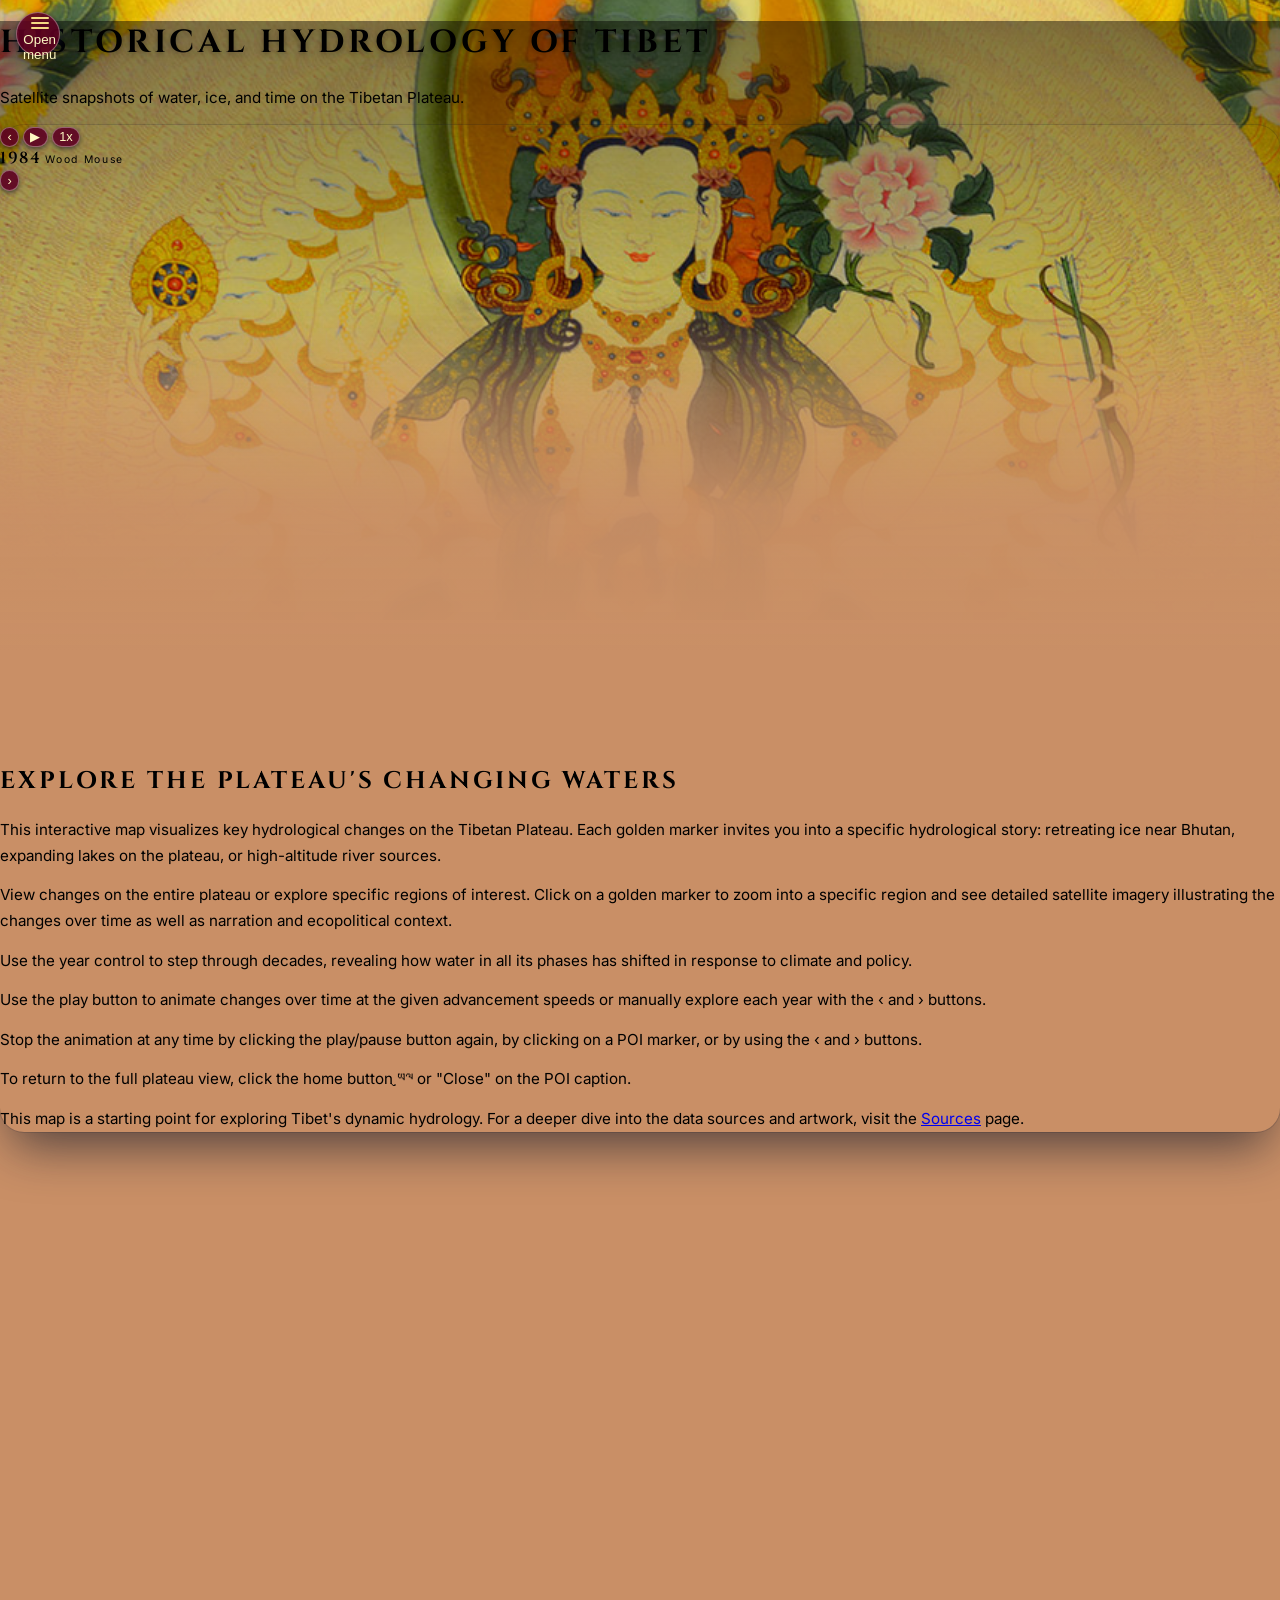
==== commit 5072e83b: "final final" ====
--- a/index.html
+++ b/index.html
@@ -150,6 +150,16 @@
                                         the play/pause button again, by clicking on
                                         a POI marker, or by using the ‹ and › buttons.
                                     </p>
+                                    <p class="mt-4">
+                                        To <span class="font-semibold">return to the full plateau view</span>, click the home button ཡུལ or "Close" on the POI
+                                        caption.
+                                    </p>
+                                    <p class="mt-4">
+                                        This map is a starting point for exploring Tibet's dynamic hydrology.
+                                        For a deeper dive into the data sources and artwork, visit the
+                                        <a href="sources.html" class="underline text-yellow-300 hover:text-yellow-800 transition">Sources</a>
+                                        page.
+                                    </p>
                                 </div>
                             </aside>
                         </div>
@@ -229,107 +239,6 @@
         function baseImageForYear(year) {
             return YEAR_IMAGES[year] || YEAR_IMAGES[2020];
         }
-
-        // POIs defined in original bottom-origin coordinates (y from bottom).
-        // const POIS = [
-        //     {
-        //         name: 'Himalaya Mountains',
-        //         xy: [230, 1100],
-        //         image: 'images/himalaya_1984.jpg',
-        //         infoByYear: {
-        //             1984: 'Overview of the high Himalayan range forming the southern boundary of the Tibetan Plateau, with extensive snow and glacier coverage feeding major Asian river systems.',
-        //             1990: 'By the early 1990s, satellite imagery begins to show subtle retreat of seasonal snowlines and thinning of some lower-elevation glaciers.',
-        //             2000: 'Around 2000, glacier retreat becomes more discernible in several Himalayan sub-ranges, reflecting sustained regional warming trends.',
-        //             2010: 'In the 2010s, accelerated glacial mass loss contributes to altered seasonal runoff patterns, increasing meltwater contribution during warmer months.',
-        //             2020: 'By 2020, continued glacier retreat and reduced snow persistence are evident across much of the Himalaya, with implications for downstream water availability.'
-        //         }
-        //     },
-        //     {
-        //         name: 'Central Tibetan Lakes',
-        //         xy: [620, 1325],
-        //         image: 'images/central_lakes_1984.jpg',
-        //         infoByYear: {
-        //             1984: 'Cluster of central plateau lakes with relatively stable shorelines, reflecting long-standing closed-basin hydrological balance.',
-        //             1990: 'In the 1990s, some lakes begin showing early signs of expansion as precipitation patterns and meltwater inputs subtly increase.',
-        //             2000: 'By 2000, satellite records indicate noticeable growth in several central Tibetan lakes, suggesting a shift toward wetter conditions.',
-        //             2010: 'During the 2010s, many lakes expand further and in some cases coalesce, reshaping local drainage and basin geometry.',
-        //             2020: 'By 2020, central Tibetan lakes are among the most visibly expanded features on the plateau, reflecting multi-decadal climate-driven hydrological change.'
-        //         }
-        //     },
-        //     {
-        //         name: 'Arunachal Pradesh Border',
-        //         xy: [310, 2160],
-        //         image: 'images/arunachal_1984.jpg',
-        //         infoByYear: {
-        //             1984: 'Eastern Himalayan border region characterized by complex drainage patterns where Tibetan Plateau waters transition toward the Brahmaputra basin.',
-        //             1990: 'By the 1990s, subtle changes in river course geometry and floodplain moisture appear in satellite imagery, linked to monsoonal variability.',
-        //             2000: 'Around 2000, increased seasonal runoff and shifting precipitation patterns influence river morphology near the plateau’s eastern edge.',
-        //             2010: 'In the 2010s, intensified monsoon dynamics and upstream meltwater contribute to greater hydrological variability across the border region.',
-        //             2020: 'By 2020, this region reflects the combined influence of climate variability, upstream glacier melt, and complex transboundary river dynamics.'
-        //         }
-        //     },
-        //     {
-        //         name: 'Lijiaxia Hydroelectric Dam',
-        //         xy: [1020, 2600],
-        //         image: 'images/kanbula_1984.jpg',
-        //         infoByYear: {
-        //             1984: 'Before dam construction, the Kanbula region exhibits natural river bends and seasonal flow variability shaped by snowmelt and rainfall.',
-        //             1990: 'Early stages of hydropower planning and site preparation begin to influence river management in the Kanbula area.',
-        //             1996: 'Construction of the Lijiaxia Hydroelectric Dam finishes in 1996. Filling of the reservoir begins shortly before the capture of this image on December 26, 1996.',
-        //             2000: 'By 2000, the reservoir is clearly established, with regulated water levels altering downstream flow timing and sediment transport.',
-        //             2010: 'In the 2010s, long-term hydrological regulation smooths seasonal discharge extremes and reshapes surrounding water bodies.',
-        //             2020: 'By 2020, the river system in this region reflects decades of managed flow, contrasting sharply with pre-dam hydrological patterns.'
-        //         }
-        //     },
-        //     {
-        //         name: 'Yurba Co Region',
-        //         xy: [950, 1350],
-        //         image: 'images/yurba_1984.jpg',
-        //         infoByYear: {
-        //             1984: 'Yurba lake region shows relatively small, discrete lake surfaces typical of central plateau conditions in the early Landsat era.',
-        //             1990: 'During the 1990s, lake margins begin to expand slightly as regional precipitation and meltwater inputs increase.',
-        //             2000: 'By 2000, Yurba and nearby lakes display more pronounced shoreline growth, indicating a sustained shift in basin water balance.',
-        //             2010: 'In the 2010s, satellite observations reveal significant lake expansion and rising water levels across the region.',
-        //             2020: 'By 2020, Yurba is part of a broader pattern of rapidly expanding Tibetan Plateau lakes driven by long-term climate change.'
-        //         }
-        //     },
-        //     {
-        //         name: 'Selin Co',
-        //         xy: [500, 1550],
-        //         image: 'images/selin_1984.jpg',
-        //         infoByYear: {
-        //             1984: 'Selin Co, a large saltwater lake in the central Tibetan Plateau, shows a relatively stable shoreline and surrounding wetlands.',
-        //             1990: 'In the 1990s, slight expansions in lake margins are observed, reflecting subtle changes in water balance.',
-        //             2000: 'By 2000, Selin Co displays noticeable growth in lake area, indicating a trend toward wetter conditions.',
-        //             2010: 'During the 2010s, accelerated lake expansion is evident, with rising water levels and altered wetland extent.',
-        //             2020: 'By 2020, Selin Co is among the most visibly expanded lakes on the plateau, showcasing significant hydrological change.'
-        //         }
-        //     },
-        //     {
-        //         name: 'Braided Yarlung Tsanpo',
-        //         xy: [230, 1760],
-        //         image: 'images/braids_1984.jpg',
-        //         years: YEARS_ZHANANG,
-        //         autoplay: {
-        //             enabled: true,
-        //             loop: false,
-        //             // time per frame, in ms
-        //             dwellMs: 1600,
-        //             // extra pause on key years for reading
-        //             keyDwellMs: 3200,
-        //             keyYears: [1984, 1990, 2000, 2010, 2020]
-        //         },
-        //         infoByYear: {
-        //             1984: 'Broad braided channels of the Yarlung Tsangpo River near Zhanang reflect strong seasonal flow variability and high sediment transport.',
-        //             1990: 'In the 1990s, channel patterns remain highly dynamic, with exposed gravel bars and shifting braid geometry.',
-        //             2000: 'By 2000, subtle changes in braid width and bar exposure suggest evolving discharge and sediment regimes.',
-        //             2010: 'During the 2010s, increased meltwater and precipitation variability influence channel stability and seasonal inundation.',
-        //             2020: 'By 2020, the braided reach continues to express hydrological variability tied to upstream glacier melt and changing climate conditions.'
-        //         }
-        //     }
-        // ];
-
-        // Helper years you already have
         const KEY_YEARS = [1984, 1990, 2000, 2010, 2020];
 
         const POIS = [
@@ -338,11 +247,11 @@
                 xy: [230, 1100],
                 image: 'images/himalaya_1984.jpg',
                 infoByYear: {
-                    1984: "Satellite imagery from the early Landsat era shows extensive seasonal snow cover and broad glacier extents across the Himalayan range, forming a major source region for downstream Asian river systems.",
-                    1990: "By the late 1980s and early 1990s, early signs of glacier thinning and retreat appear in several Himalayan sub-regions, consistent with negative mass balance trends identified in later geodetic reconstructions (Bolch et al. 2012).",
-                    2000: "Around 2000, glacier retreat becomes more spatially coherent across the Himalaya, aligning with broader patterns of thinning documented across High Mountain Asia using satellite elevation differencing (Brun et al. 2017).",
-                    2010: "During the 2010s, accelerated mass loss and reduced snow persistence are widely observed, contributing to altered seasonal runoff and increased meltwater variability (Shean et al. 2020).",
-                    2020: "By 2020, sustained glacier thinning and retreat are evident across much of the Himalaya, reflecting long-term warming trends documented across High Mountain Asia."
+                    1984: "Satellite imagery from the early Landsat era shows extensive seasonal snow cover and broad glacier extents across the Himalayan range, a cryospheric store that feeds major downstream river systems (Bolch et al. 2012).",
+                    1990: "By the late 1980s and early 1990s, early signs of thinning and retreat appear in multiple Himalayan sub-regions, consistent with the regional synthesis of changing Himalayan glaciers (Bolch et al. 2012).",
+                    2000: "Around 2000, glacier mass loss becomes measurable at broad scale across High Mountain Asia in geodetic reconstructions, which helps contextualize visible Himalayan retreat in the satellite record (Brun et al. 2017).",
+                    2010: "During the 2010s, continued negative mass balance is observed across High Mountain Asia, aligning with sustained thinning trends used to interpret changing seasonal runoff timing and meltwater variability (Shean et al. 2020).",
+                    2020: "By 2020, the Himalayan cryosphere sits inside a longer arc of persistent mass loss documented for High Mountain Asia from satellite-derived mass-balance assessments (Brun et al. 2017; Shean et al. 2020)."
                 }
             },
 
@@ -351,11 +260,11 @@
                 xy: [620, 1325],
                 image: 'images/central_lakes_1984.jpg',
                 infoByYear: {
-                    1984: "Landsat imagery from the mid-1980s shows central Tibetan Plateau lakes with relatively stable shorelines, reflecting long-standing closed-basin hydrological conditions.",
-                    1990: "During the 1990s, subtle lake expansions begin to appear in several basins, preceding the more pronounced Plateau-wide lake growth identified in later inventories (Zhang et al. 2011).",
-                    2000: "Around 2000, many central Tibetan lakes enter a sustained expansion phase, consistent with regional lake evolution trends documented using multi-decadal Landsat records (Lei and Yao 2018).",
-                    2010: "Throughout the 2010s, accelerated lake expansion is observed across much of the central Plateau, reflecting combined influences of increased precipitation and cryospheric meltwater inputs (Lei et al. 2014).",
-                    2020: "By 2020, central Tibetan lakes are among the most visibly expanded hydrological features on the Plateau, representing one of the most significant landscape-scale changes documented in recent decades."
+                    1984: "Landsat imagery from the mid-1980s shows central Tibetan Plateau lakes with comparatively stable shorelines, a baseline that later inventories use to measure multi-decadal change (Zhu et al. 2019).",
+                    1990: "During the 1990s, subtle expansions begin to appear in several basins, consistent with Tibetan Plateau lake-variation studies that identify early shifts prior to stronger growth in later decades (Zhu et al. 2019; Lei et al. 2014).",
+                    2000: "Around 2000, many central Plateau lakes enter a sustained expansion phase, consistent with climate-linked lake-dynamics work on the Tibetan Plateau (Lei et al. 2014).",
+                    2010: "Throughout the 2010s, accelerated lake expansion becomes hard to miss in many basins, aligning with lake responses attributed to climate drivers and water-balance change (Lei et al. 2014).",
+                    2020: "By 2020, central Tibetan lakes represent one of the most visible Plateau-scale hydrologic reorganizations, with multi-decadal variation and changing tendencies documented in lake-variation syntheses (Zhu et al. 2019) and event-scale expansion analyses that highlight how fast these systems can move (Lei et al. 2023)."
                 }
             },
 
@@ -364,11 +273,11 @@
                 xy: [310, 2160],
                 image: 'images/arunachal_1984.jpg',
                 infoByYear: {
-                    1984: "Early satellite imagery shows complex drainage patterns along the eastern Himalayan margin, where Plateau waters transition toward the Brahmaputra basin.",
-                    1990: "By the 1990s, subtle changes in glacier extent and seasonal runoff are visible, consistent with early-stage retreat observed in the eastern Himalaya (Bolch et al. 2012).",
-                    2000: "Around 2000, increased meltwater contribution and shifting precipitation regimes influence river morphology near the Plateau’s southeastern edge.",
-                    2010: "During the 2010s, intensified monsoon variability and upstream glacier mass loss contribute to greater hydrological variability in transboundary river systems (Brun et al. 2017).",
-                    2020: "By 2020, this region reflects the combined influence of climate-driven glacier retreat and evolving monsoon dynamics documented across the eastern Himalaya."
+                    1984: "Early satellite imagery shows complex drainage and valley networks along the eastern Himalayan margin, where headwaters transition toward the Brahmaputra basin and remain sensitive to upstream cryospheric conditions (Bolch et al. 2012).",
+                    1990: "By the 1990s, modest but visible changes in glacier margins and seasonal snow persistence fit the broader Himalayan glacier-status synthesis (Bolch et al. 2012).",
+                    2000: "Around 2000, glacier mass loss detected across High Mountain Asia provides a quantitative backdrop for interpreting changing meltwater contribution and runoff variability at the southeastern edge of the Plateau (Brun et al. 2017).",
+                    2010: "During the 2010s, continued negative mass balance across High Mountain Asia supports a reading of increased hydrologic variability in transboundary river systems fed by glacierized headwaters (Shean et al. 2020).",
+                    2020: "By 2020, the region reflects the combined influence of sustained glacier retreat and evolving precipitation dynamics, consistent with satellite-based assessments of High Mountain Asia glacier mass balance (Brun et al. 2017; Shean et al. 2020)."
                 }
             },
 
@@ -377,12 +286,12 @@
                 xy: [1020, 2600],
                 image: 'images/kanbula_1984.jpg',
                 infoByYear: {
-                    1984: "Before dam construction, the Kanbula reach of the Yellow River exhibits natural channel curvature and seasonal discharge variability shaped by snowmelt and regional precipitation.",
-                    1990: "During the late 1980s and early 1990s, hydropower planning and site preparation begin to alter river management practices in the Kanbula region.",
-                    1995: "Construction of the Lijiaxia Hydroelectric Dam is completed in 1995, with reservoir impoundment beginning shortly thereafter, fundamentally altering upstream and downstream hydrological conditions (Qiang 2018).",
-                    2000: "By 2000, the reservoir is fully established, with regulated water levels smoothing seasonal discharge variability and modifying sediment transport dynamics (Qinghai News 2020).",
-                    2010: "Throughout the 2010s, long-term flow regulation reshapes surrounding water bodies and river morphology, reflecting decades of managed hydrological control.",
-                    2020: "By 2020, the Kanbula river system reflects sustained hydropower-driven regulation, contrasting sharply with pre-dam hydrological patterns documented in earlier imagery."
+                    1984: "Before dam construction, the Kanbula reach of the Yellow River reads as a more freely expressing channel, with seasonal discharge variability and curvature visible in the pre-impoundment landscape.",
+                    1990: "During the late 1980s and early 1990s, hydropower planning and site preparation begin to shift river management practices in the Kanbula region, setting up the later regime of regulation described in popular-science and institutional reporting (Qiang 2018; Qinghai News 2020).",
+                    1995: "Construction completion and the move toward impoundment mark a structural pivot point for the river system, establishing the hydropower logic that later accounts emphasize in describing the project’s operation and significance (Qiang 2018; Qinghai News 2020).",
+                    2000: "By 2000, the reservoir is fully established and the hydrologic signature becomes visibly managed, consistent with reporting focused on station operation and the long-term regulated system (Qinghai News 2020).",
+                    2010: "Throughout the 2010s, long-term flow regulation continues to reshape surrounding water bodies and river morphology, matching the basic story of sustained operational control emphasized in summaries of the station’s run history (Qinghai News 2020).",
+                    2020: "By 2020, the Kanbula river system reflects sustained hydropower-driven regulation, legible in contrast with earlier imagery and consistent with institutional reporting about the station’s long-term operation (Qinghai News 2020)."
                 }
             },
 
@@ -391,11 +300,11 @@
                 xy: [950, 1350],
                 image: 'images/yurba_1984.jpg',
                 infoByYear: {
-                    1984: "Yurba Co appears as a relatively small, discrete lake typical of central Plateau hydrological conditions in early Landsat imagery.",
-                    1990: "During the 1990s, gradual shoreline expansion becomes visible, aligning with early-stage lake growth observed across nearby basins.",
-                    2000: "Around 2000, Yurba Co shows more pronounced expansion, consistent with Plateau-wide lake area increases documented in Landsat-based lake inventories (Zhang et al. 2011).",
-                    2010: "Throughout the 2010s, continued lake growth reflects rising water levels associated with increased precipitation and cryospheric melt inputs (Lei et al. 2014).",
-                    2020: "By 2020, Yurba Co forms part of a broader pattern of rapidly expanding lakes across the Tibetan Plateau."
+                    1984: "Yurba Co appears as a relatively small, discrete lake typical of central Plateau hydrologic conditions, a baseline that later lake-variation syntheses use for multi-decadal comparisons (Zhu et al. 2019).",
+                    1990: "During the 1990s, gradual shoreline expansion becomes visible, consistent with broader Tibetan Plateau lake-variation timelines that begin to show growth in some basins prior to later acceleration (Zhu et al. 2019).",
+                    2000: "Around 2000, Yurba Co shows clearer expansion, fitting the climate-linked lake-dynamics framing used to interpret Plateau-wide inland-lake change (Lei et al. 2014).",
+                    2010: "Throughout the 2010s, continued lake growth aligns with Tibetan Plateau lake responses linked to climate drivers and water-balance change (Lei et al. 2014).",
+                    2020: "By 2020, Yurba Co sits inside a broader pattern of rapidly expanding lakes across the Tibetan Plateau, consistent with 40-year variation syntheses (Zhu et al. 2019) and event-scale documentation of dramatic expansion phases (Lei et al. 2023)."
                 }
             },
 
@@ -404,11 +313,11 @@
                 xy: [500, 1550],
                 image: 'images/selin_1984.jpg',
                 infoByYear: {
-                    1984: "Selin Co, one of the largest lakes on the central Tibetan Plateau, shows a relatively stable shoreline and surrounding wetlands in early satellite imagery.",
-                    1990: "During the 1990s, modest lake expansion is observed, preceding the more rapid growth documented in later decades.",
-                    2000: "Around 2000, Selin Co enters a sustained expansion phase, consistent with regional lake evolution trends identified in Plateau-scale studies (Lei and Yao 2018).",
-                    2010: "During the 2010s, accelerated lake growth and rising water levels are clearly visible, reshaping wetlands and basin geometry.",
-                    2020: "By 2020, Selin Co represents one of the most prominent examples of large-scale lake expansion on the Tibetan Plateau."
+                    1984: "Selin Co, one of the largest lakes on the central Tibetan Plateau, shows a relatively stable shoreline and wetlands in early satellite imagery, forming part of the baseline period used in long-horizon lake-variation studies (Zhu et al. 2019).",
+                    1990: "During the 1990s, modest expansion is visible, consistent with lake-variation syntheses that detect early-stage changes prior to more rapid growth in later decades (Zhu et al. 2019).",
+                    2000: "Around 2000, Selin Co enters a sustained expansion phase, consistent with inland-lake dynamics attributed to climate-driven changes over the Plateau (Lei et al. 2014).",
+                    2010: "During the 2010s, continued growth and rising levels remain consistent with climate-linked lake response frameworks used for the Plateau’s inland lakes (Lei et al. 2014).",
+                    2020: "By 2020, Selin Co stands as a prominent example of large-scale lake expansion on the Tibetan Plateau, consistent with multi-decadal variation syntheses (Zhu et al. 2019) and the documented capacity for abrupt expansion in certain periods (Lei et al. 2023)."
                 }
             },
 
@@ -425,14 +334,15 @@
                     keyYears: [1984, 1990, 2000, 2010, 2020]
                 },
                 infoByYear: {
-                    1984: "Early imagery shows wide, actively braided channels of the Yarlung Tsangpo near Zhanang, reflecting high sediment loads and strong seasonal discharge variability.",
-                    1990: "Throughout the 1990s, braid geometry remains highly dynamic, with frequent channel shifting and exposed gravel bars.",
-                    2000: "Around 2000, subtle reorganization of braid patterns appears, consistent with evolving discharge regimes influenced by upstream cryospheric change (Li et al. 2023).",
-                    2010: "During the 2010s, increased meltwater contribution and precipitation variability contribute to continued channel instability and seasonal inundation.",
-                    2020: "By 2020, the braided reach continues to express hydrological variability linked to glacier melt and climate-driven changes documented across High Mountain Asia."
+                    1984: "Early imagery shows a wide, actively braided channel near Zhanang, consistent with braided-river morphology where multiple threads, bar building, and rapid reworking track high sediment supply and variable discharge (Ashmore 2013).",
+                    1990: "Throughout the 1990s, braid geometry remains highly dynamic, with frequent thread switching and exposed gravel bars, matching classic braided-river morphodynamics (Ashmore 2013).",
+                    2000: "Around 2000, subtle reorganization of braid threads and bar exposure can be read through the lens of climate-driven shifts in water and sediment flux that braided-river studies on the Tibetan Plateau emphasize (He et al. 2024).",
+                    2010: "During the 2010s, continued variability in inundation and channel positioning remains consistent with braided-river sensitivity to changing discharge and sediment regimes (Ashmore 2013; He et al. 2024).",
+                    2020: "By 2020, the braided reach continues to express hydrologic variability in a way that braided-river studies explicitly tie to climate-driven water and sediment flux change on the Qinghai-Tibet Plateau (He et al. 2024)."
                 }
             }
         ];
+
 
 
         const TITLE_BADGE_URL = "images/Avalokitesvara.jpg";
@@ -1132,7 +1042,9 @@
                                     currentPoiYear = info.year;
                                     updatePoiCaptionForYear(currentPoiYear);
                                     if (currentPoi?.autoplay?.enabled) {
-                                        startGlobalAutoplay();   // will autoplay this POI and light up the button
+                                        const flyMs = 2000;      // matches flyToMarkerNoSnap duration: 1.0 sec
+                                        const bufferMs = 250;    // small grace period so the first frame is actually seen
+                                        setTimeout(() => startGlobalAutoplay(), flyMs + bufferMs);   // will autoplay this POI and light up the button
                                     } else {
                                         stopAutoplayAll();       // keeps the button honest
                                     }
--- a/css/map.css
+++ b/css/map.css
@@ -72,39 +72,46 @@
 /* POI overlay */
 .poi-image-layer {
     position: absolute;
-    inset: -2px;
+    inset: 10px;
     z-index: 10;
     pointer-events: none;
     opacity: 0;
-    transition: opacity 0.5s ease;
-    transform: translateY(-50px);
+
+    transition: opacity 0.5s ease, transform 0.5s ease;
+
+    transform: translateY(-55px);
+
     border-radius: var(--poi-radius);
     overflow: hidden;
 }
-
 .poi-image-layer.visible {
     opacity: 1;
+    transform: translateY(-55px);
 }
 
 #poi-image-frame {
     position: absolute;
     inset: 0;
-    padding: 0.9rem 1.1rem 1.4rem 1.1rem;
+
+    /* More padding = smaller POI image in the frame */
+    padding: 1.15rem 1.15rem 1.75rem 1.15rem;
+
     box-sizing: border-box;
     border-radius: inherit;
     overflow: hidden;
     pointer-events: none;
 }
 
-@media (min-width:768px) {
+@media (min-width: 768px) {
     #poi-image-frame {
-        padding: 2rem 2.25rem 2.5rem 2.25rem;
-    }
-}
-
-@media (min-width:1024px) {
+        padding: 2.25rem 2.5rem 3.0rem 2.5rem;
+    }
+}
+
+@media (min-width: 1024px) {
     #poi-image-frame {
-        padding: 0.7rem 0.9rem 1.2rem 0.9rem;
+        /* Keep the overlay from ballooning on larger screens */
+        padding: 1.4rem 1.6rem 2.1rem 1.6rem;
     }
 }
 
